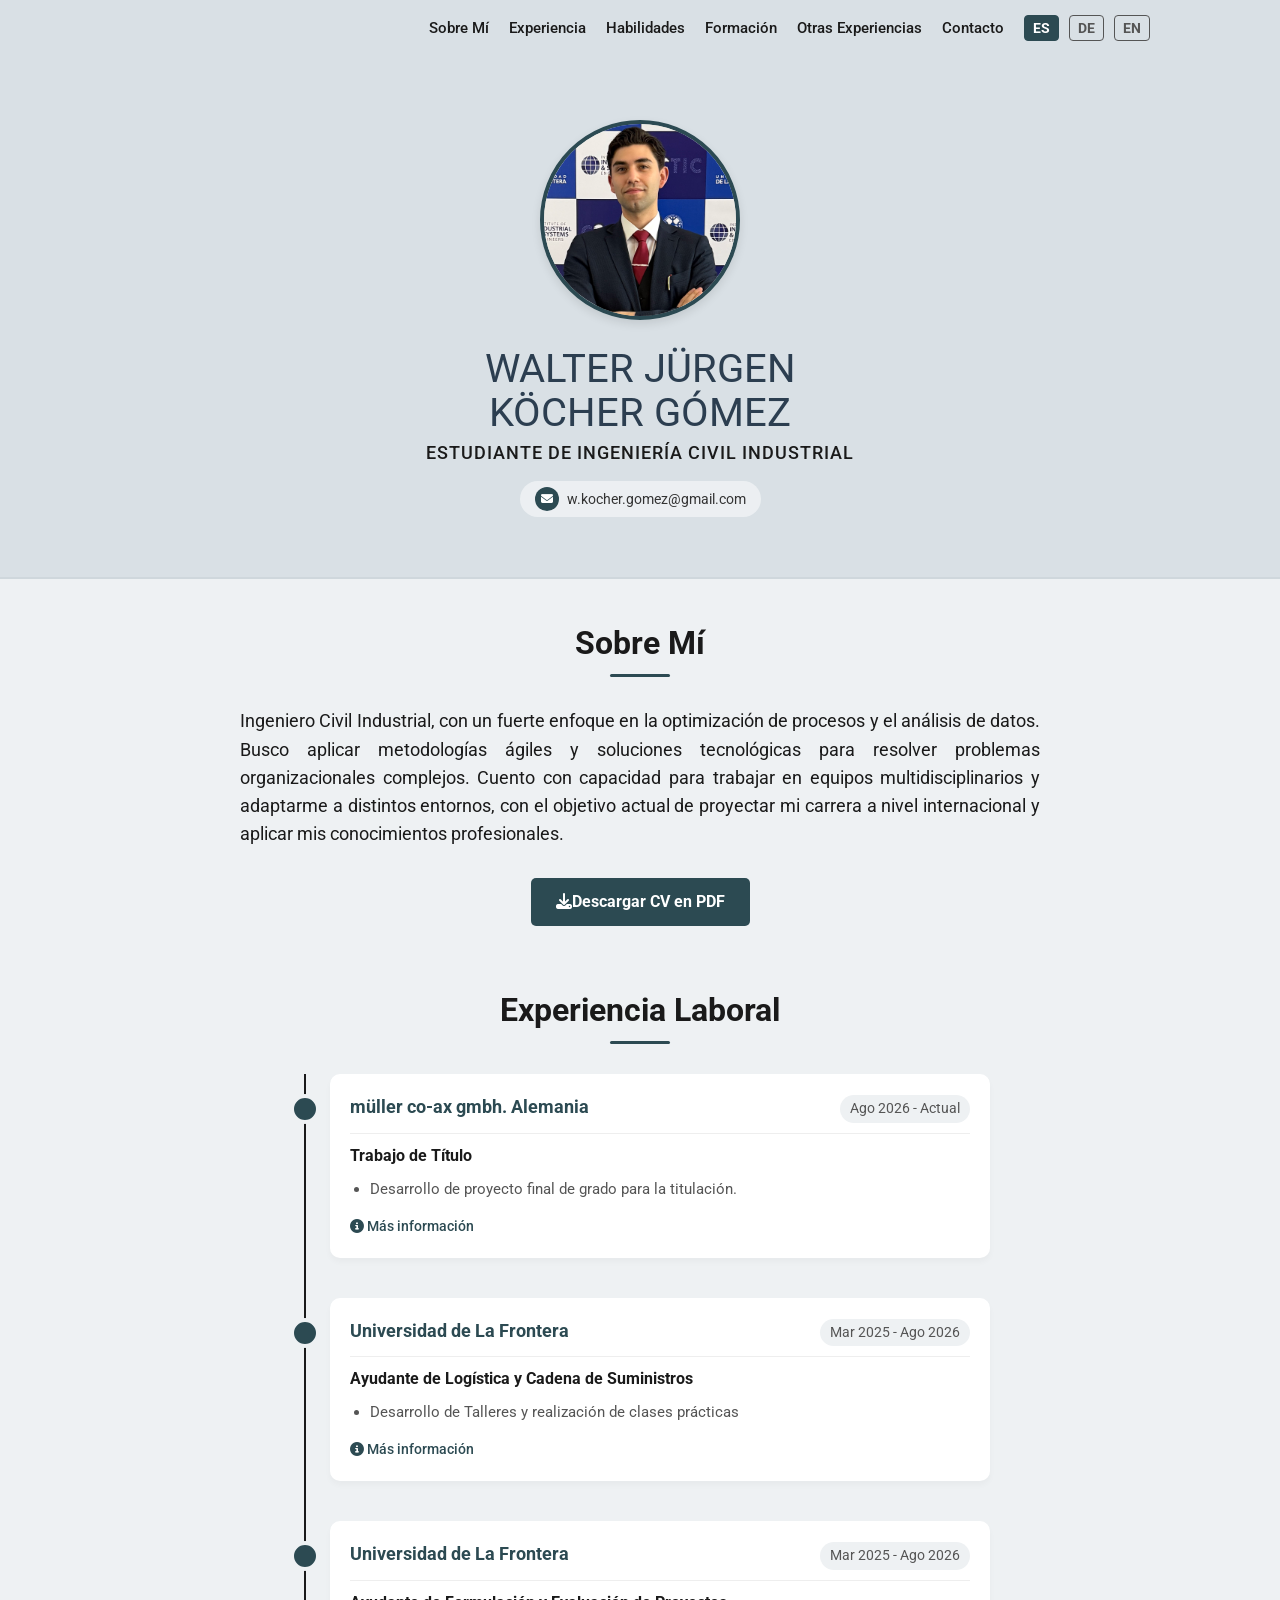
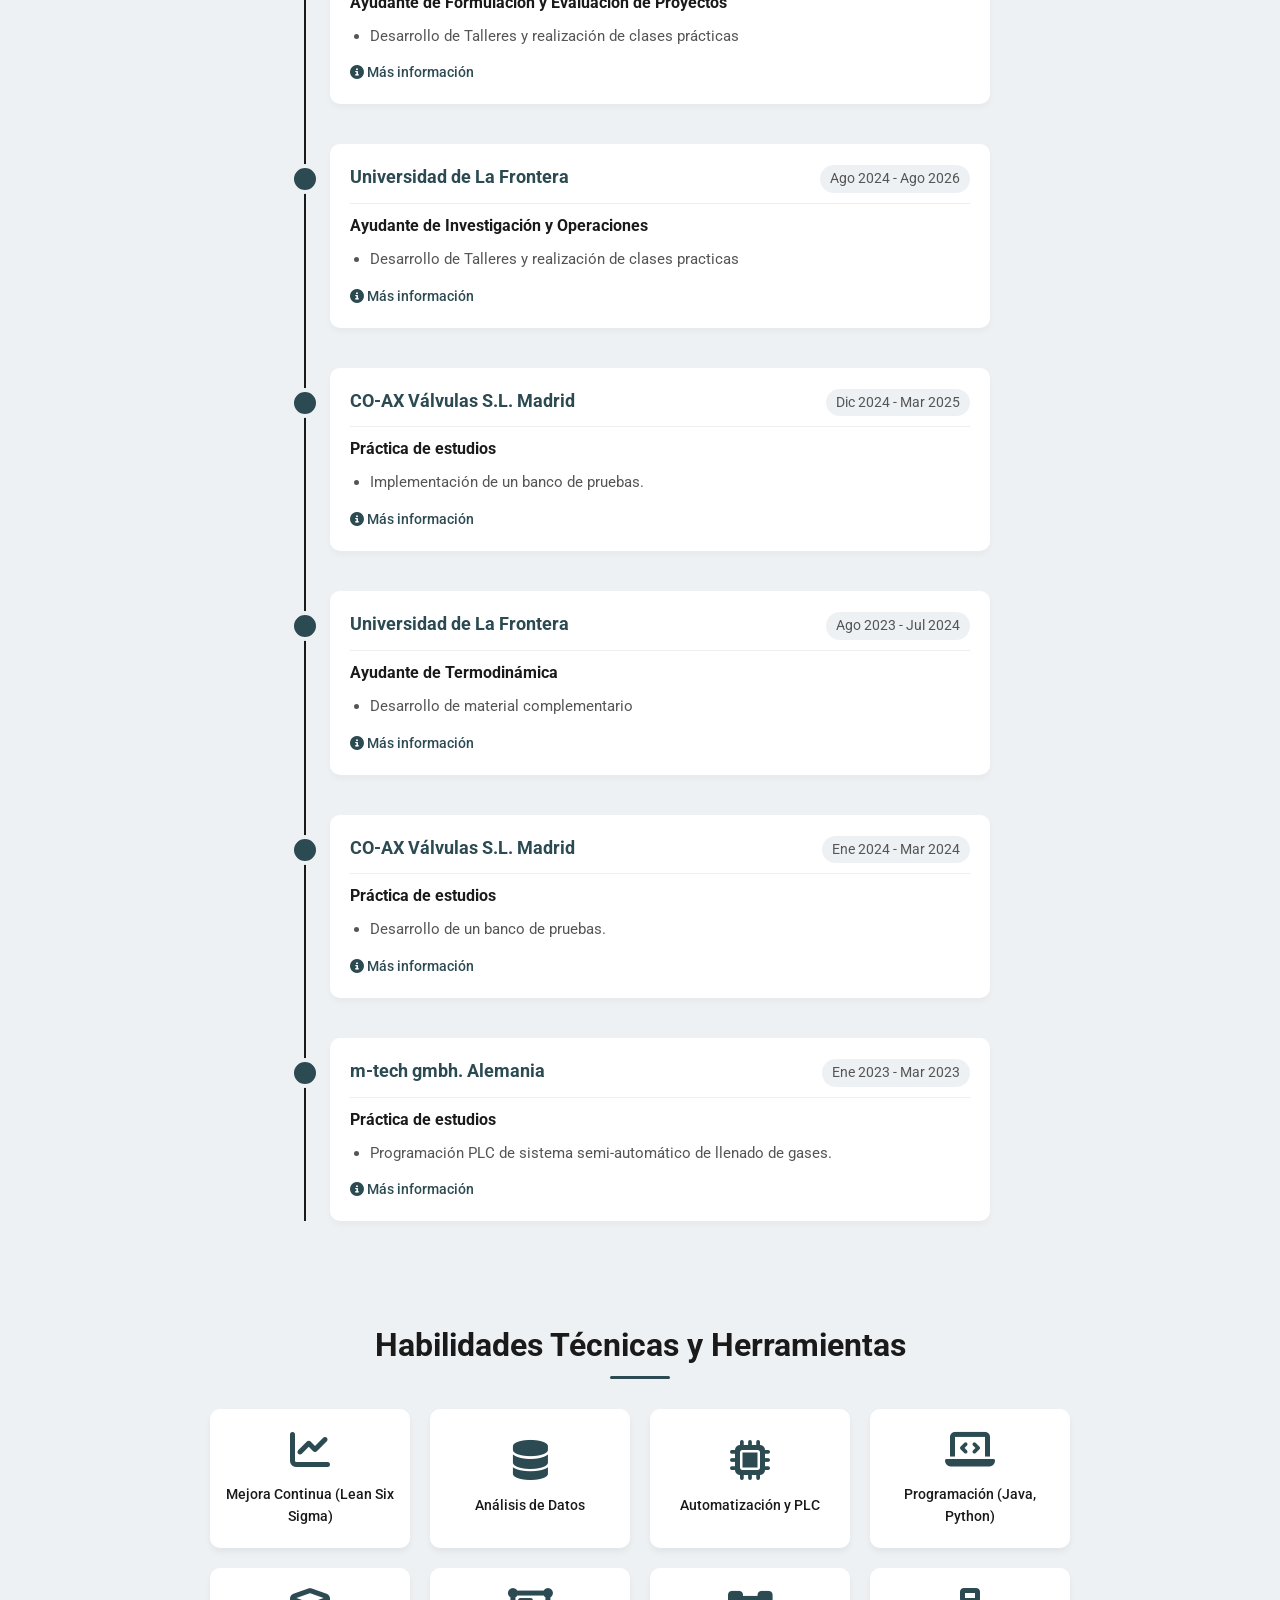
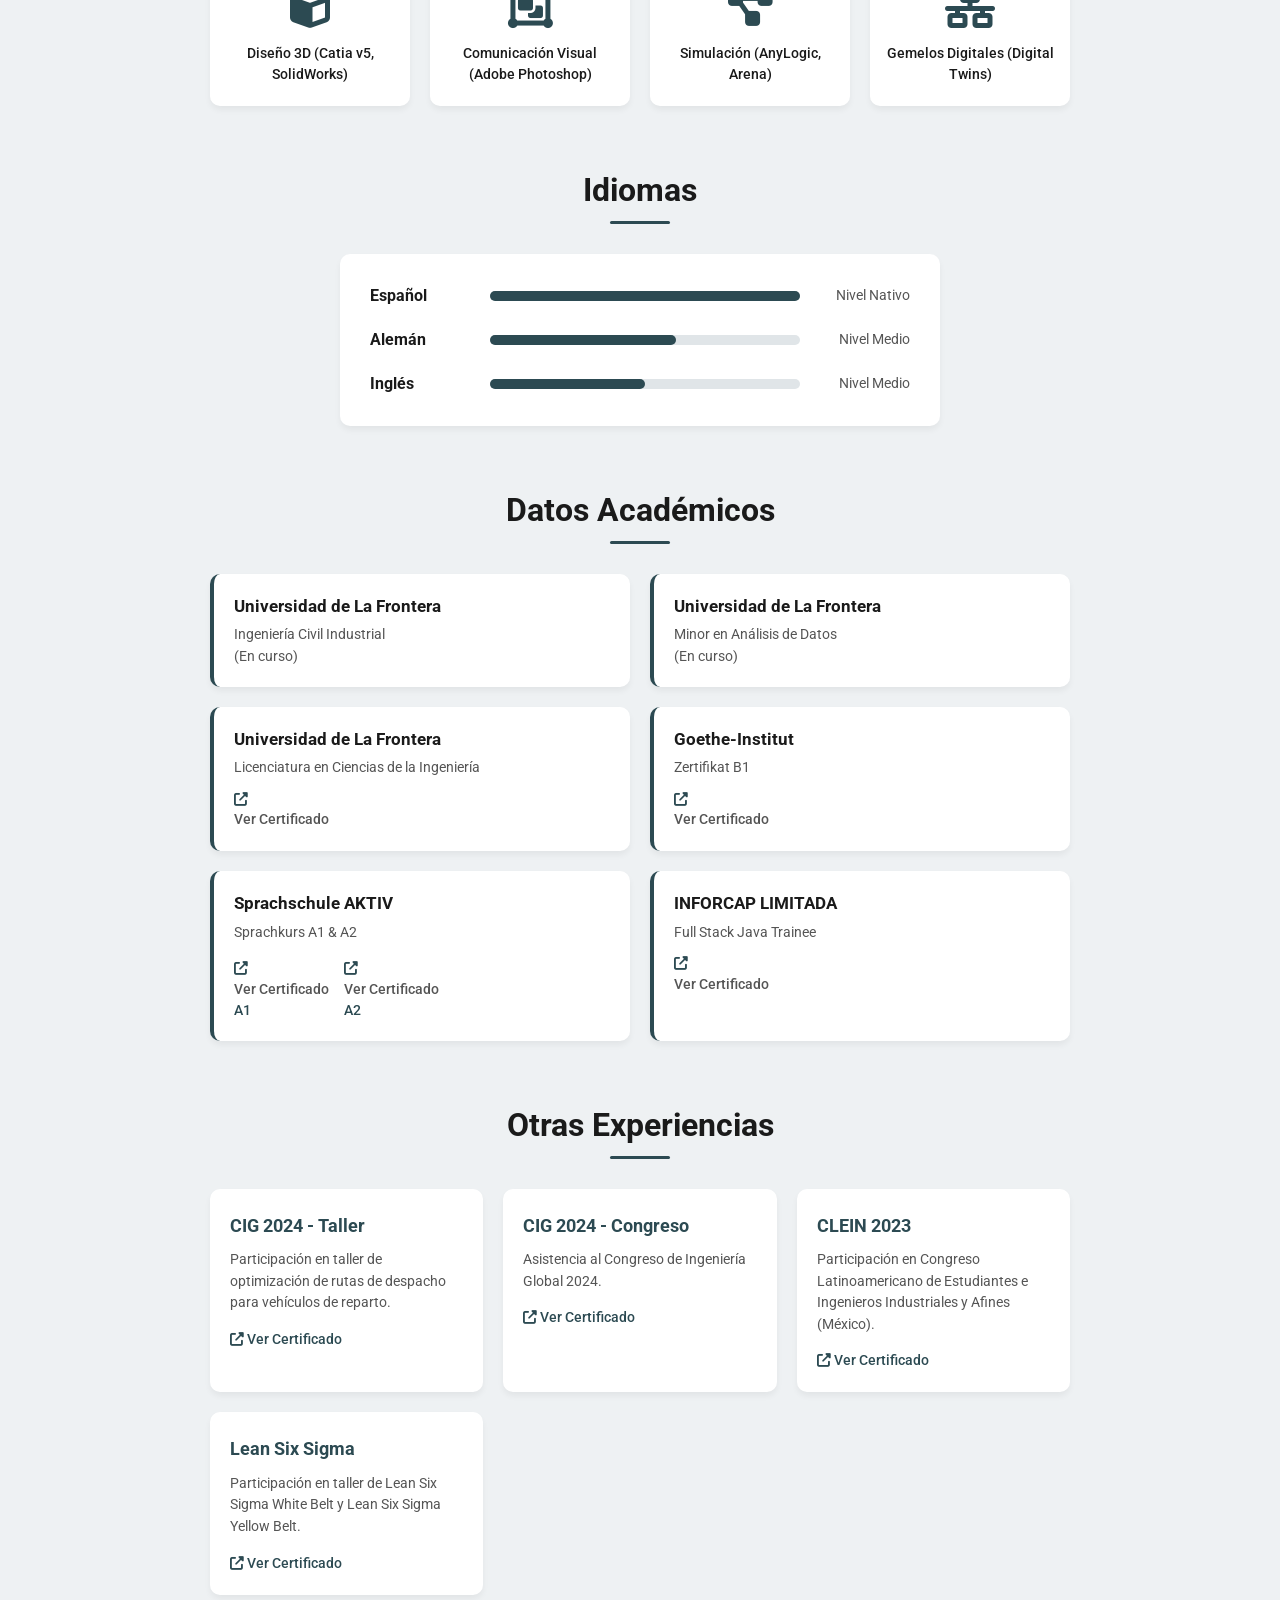
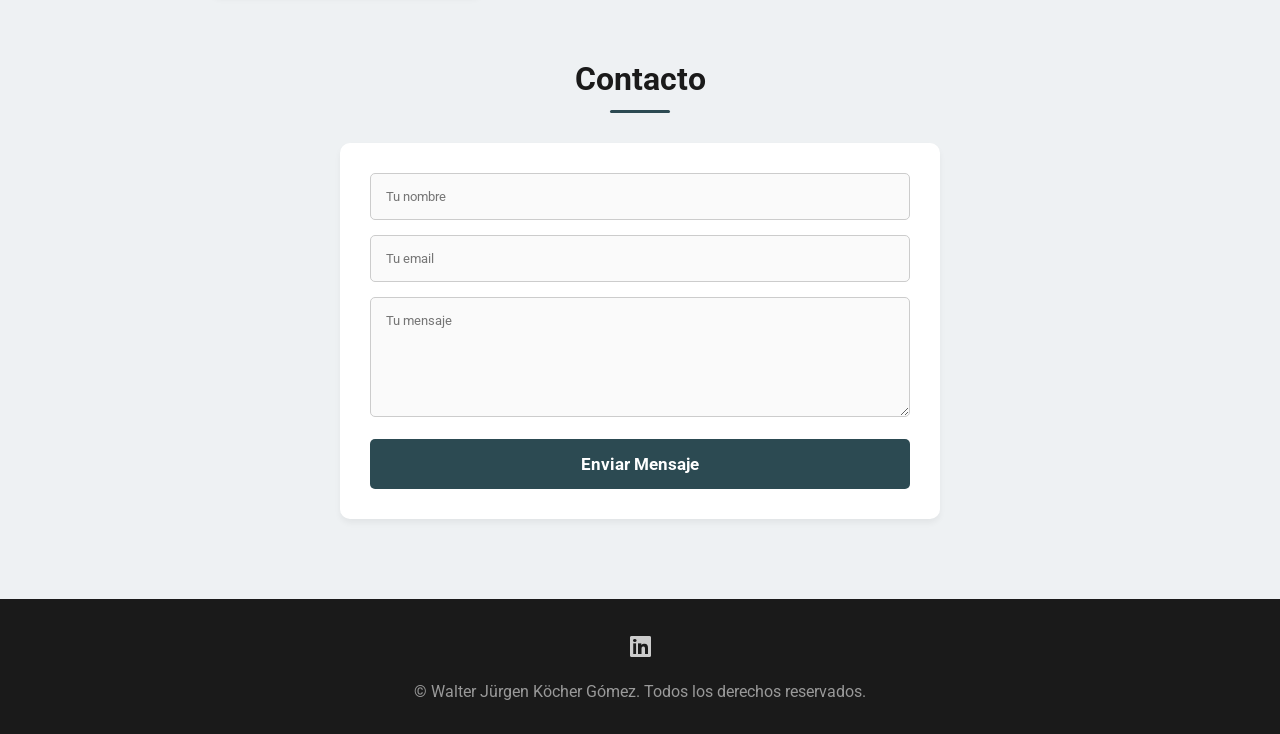
==== index.html @ 3fbf0f17 "Update print statement from 'Hello' to 'Goodbye'" ====
<!DOCTYPE html>
<html lang="es">
<head>
    <meta charset="UTF-8">
    <meta name="viewport" content="width=device-width, initial-scale=1.0">
    <title>Walter Jürgen Köcher Gómez - Portafolio Interactivo</title>
    <link rel="preconnect" href="https://fonts.googleapis.com">
    <link rel="preconnect" href="https://fonts.gstatic.com" crossorigin>
    <link href="https://fonts.googleapis.com/css2?family=Roboto:wght@300;400;500;700&display=swap" rel="stylesheet">
    <link rel="stylesheet" href="https://cdnjs.cloudflare.com/ajax/libs/font-awesome/6.4.0/css/all.min.css">
    <link rel="icon" type="image/png" href="3600973.png">
    <link rel="stylesheet" href="styles.css">
</head>
<body>

    <nav class="navbar">
        <div class="nav-container">
            <div class="nav-logo">WK</div>
            <ul class="nav-menu">
                <li><a href="#sobre-mi" class="nav-link" data-key="nav_about">Sobre Mí</a></li>
                <li><a href="#experiencia" class="nav-link" data-key="nav_exp">Experiencia</a></li>
                <li><a href="#habilidades" class="nav-link" data-key="nav_skills">Habilidades</a></li>
                <li><a href="#formacion" class="nav-link" data-key="nav_edu">Formación</a></li>
                <li><a href="#otras-experiencias" class="nav-link" data-key="nav_other">Otras Experiencias</a></li>
                <li><a href="#contacto" class="nav-link" data-key="nav_contact">Contacto</a></li>
            </ul>
            <div class="lang-switcher">
                <button onclick="changeLanguage('es')" id="btn-es" class="lang-btn active">ES</button>
                <button onclick="changeLanguage('de')" id="btn-de" class="lang-btn">DE</button>
                <button onclick="changeLanguage('en')" id="btn-en" class="lang-btn">EN</button>
            </div>
            <div class="hamburger">
                <span></span>
                <span></span>
                <span></span>
            </div>
        </div>
    </nav>

    <header id="inicio" class="header">
        <div class="profile-img-container">
            <img src="img/opcion2.JPG" alt="Walter Jürgen Köcher Gómez" class="profile-img">
        </div>
        <div class="header-info">
            <h1>WALTER JÜRGEN<br>KÖCHER GÓMEZ</h1>
            <h2 data-key="header_subtitle">ESTUDIANTE DE INGENIERÍA CIVIL INDUSTRIAL</h2>
            <div class="contact-badges">
                
                <span class="contact-badge"><i class="fas fa-envelope"></i> w.kocher.gomez@gmail.com</span>
                
            </div>
        </div>
    </header>

    <div class="container">
        
        <section id="sobre-mi">
            <h3 data-key="about_title">Sobre Mí</h3>
            <p data-key="about_text">Ingeniero Civil Industrial, con un fuerte enfoque en la optimización de procesos y el análisis de datos. Busco aplicar metodologías ágiles y soluciones tecnológicas para resolver problemas organizacionales complejos. Cuento con capacidad para trabajar en equipos multidisciplinarios y adaptarme a distintos entornos, con el objetivo actual de proyectar mi carrera a nivel internacional y aplicar mis conocimientos profesionales.</p>
            <a href="curriculum_walter_kocher_es.pdf" id="cv-link" download class="download-btn">
                <i class="fas fa-download"></i> <span data-key="btn_cv">Descargar CV en PDF</span>
            </a>
        </section>

        <section id="experiencia">
            <h3 data-key="exp_title">Experiencia Laboral</h3>
            <div class="timeline">

                <!-- Trabajo de Título müller co-ax gmbh -->
                <div class="timeline-item">
                    <div class="timeline-icon"></div>
                    <div class="timeline-header">
                        <span class="timeline-company">müller co-ax gmbh. Alemania</span>
                        <span class="timeline-date" data-key="date_exp8">Ago 2026 - Actual</span>
                    </div>
                    <div class="timeline-role" data-key="exp_role8">Trabajo de Título</div>
                    <ul>
                        <li data-key="exp_desc8">Desarrollo de proyecto final de grado para la titulación.</li>
                    </ul>
                    <a href="exp-coax-tesis.html" class="cert-link mt-2"><i class="fas fa-info-circle"></i> <span data-key="btn_more_info">Más información</span></a>
                </div>
                
                <div class="timeline-item">
                    <div class="timeline-icon"></div>
                    <div class="timeline-header">
                        <span class="timeline-company">Universidad de La Frontera</span>
                        <span class="timeline-date" data-key="date_exp6">Mar 2025 - Actual</span>
                    </div>
                    <div class="timeline-role" data-key="exp_role6">Ayudante de Logística y Cadena de Suministros</div>
                    <ul>
                        <li data-key="exp_desc6">Desarrollo de Talleres y realización de clases prácticas</li>
                    </ul>
                    <a href="exp-ufro-logistica.html" class="cert-link mt-2"><i class="fas fa-info-circle"></i> <span data-key="btn_more_info">Más información</span></a>
                </div>

                <div class="timeline-item">
                    <div class="timeline-icon"></div>
                    <div class="timeline-header">
                        <span class="timeline-company">Universidad de La Frontera</span>
                        <span class="timeline-date" data-key="date_exp7">Mar 2025 - Actual</span>
                    </div>
                    <div class="timeline-role" data-key="exp_role7">Ayudante de Formulación y Evaluación de Proyectos</div>
                    <ul>
                        <li data-key="exp_desc7">Desarrollo de Talleres y realización de clases prácticas</li>
                    </ul>
                    <a href="exp-ufro-proyectos.html" class="cert-link mt-2"><i class="fas fa-info-circle"></i> <span data-key="btn_more_info">Más información</span></a>
                </div>

                <div class="timeline-item">
                    <div class="timeline-icon"></div>
                    <div class="timeline-header">
    <span class="timeline-company">Universidad de La Frontera</span>
    <span class="timeline-date" data-key="date_exp1">Ago 2024 - Actual</span>
</div>
                    <div class="timeline-role" data-key="exp_role1">Ayudante de Investigación y Operaciones</div>
                    <ul>
                        <li data-key="exp_desc1">Desarrollo de Talleres y realización de clases practicas</li>
                    </ul>
                    <a href="exp-ufro-inv.html" class="cert-link mt-2"><i class="fas fa-info-circle"></i> <span data-key="btn_more_info">Más información</span></a>
                </div>

                <div class="timeline-item">
                    <div class="timeline-icon"></div>
                    <div class="timeline-header">
    <span class="timeline-company">CO-AX Válvulas S.L. Madrid</span>
    <span class="timeline-date" data-key="date_exp3">Dic 2024 - Mar 2025</span>
</div>
                    <div class="timeline-role" data-key="exp_role3">Práctica de estudios</div>
                    <ul>
                        <li data-key="exp_desc3_1">Implementación de un banco de pruebas.</li>
                    </ul>
                    <a href="exp-coax-2024.html" class="cert-link mt-2"><i class="fas fa-info-circle"></i> <span data-key="btn_more_info">Más información</span></a>
                </div>

                <div class="timeline-item">
                    <div class="timeline-icon"></div>
                    <div class="timeline-header">
    <span class="timeline-company">Universidad de La Frontera</span>
    <span class="timeline-date" data-key="date_exp2">Ago 2023 - Jul 2024</span>
</div>
                    <div class="timeline-role" data-key="exp_role2">Ayudante de Termodinámica</div>
                    <ul>
                        <li data-key="exp_desc2">Desarrollo de material complementario</li>
                    </ul>
                    <a href="exp-ufro-termo.html" class="cert-link mt-2"><i class="fas fa-info-circle"></i> <span data-key="btn_more_info">Más información</span></a>
                </div>

                <div class="timeline-item">
                    <div class="timeline-icon"></div>
                    <div class="timeline-header">
    <span class="timeline-company">CO-AX Válvulas S.L. Madrid</span>
    <span class="timeline-date" data-key="date_exp4">Ene 2024 - Mar 2024</span>
</div>
                    <div class="timeline-role" data-key="exp_role4">Práctica de estudios</div>
                    <ul>
                        <li data-key="exp_desc4">Desarrollo de un banco de pruebas.</li>
                    </ul>
                    <a href="exp-coax-ene2024.html" class="cert-link mt-2"><i class="fas fa-info-circle"></i> <span data-key="btn_more_info">Más información</span></a>
                </div>

                <div class="timeline-item">
                    <div class="timeline-icon"></div>
                    <div class="timeline-header">
    <span class="timeline-company">m-tech gmbh. Alemania</span>
    <span class="timeline-date" data-key="date_exp5">Ene 2023 - Mar 2023</span>
</div>
                    <div class="timeline-role" data-key="exp_role5">Práctica de estudios</div>
                    <ul>
                        <li data-key="exp_desc5">Programación PLC de sistema semi-automático de llenado de gases.</li>
                    </ul>
                    <a href="exp-mtech.html" class="cert-link mt-2"><i class="fas fa-info-circle"></i> <span data-key="btn_more_info">Más información</span></a>
                </div>
            </div>
        </section>

        <section id="habilidades">
            <h3 data-key="skills_title">Habilidades Técnicas y Herramientas</h3>
            <div class="skills-grid">
                <div class="skill-card">
                    <i class="fas fa-chart-line"></i>
                    <span data-key="skill1">Mejora Continua (Lean Six Sigma)</span>
                </div>
                <div class="skill-card">
                    <i class="fas fa-database"></i>
                    <span data-key="skill2">Análisis de Datos</span>
                </div>
                <div class="skill-card">
                    <i class="fas fa-microchip"></i>
                    <span data-key="skill3">Automatización y PLC</span>
                </div>
                <div class="skill-card">
                    <i class="fas fa-laptop-code"></i>
                    <span data-key="skill4">Programación (Java, Python)</span>
                </div>
                <div class="skill-card">
                    <i class="fas fa-cube"></i>
                    <span data-key="skill5">Diseño 3D (Catia v5, SolidWorks)</span>
                </div>
                <div class="skill-card">
                    <i class="fas fa-object-group"></i>
                    <span data-key="skill6">Comunicación Visual (Adobe Photoshop)</span>
                </div>
                <div class="skill-card">
                    <i class="fas fa-project-diagram"></i>
                    <span data-key="skill7">Simulación (AnyLogic, Arena)</span>
                </div>
                <div class="skill-card">
                    <i class="fas fa-network-wired"></i>
                    <span data-key="skill8">Gemelos Digitales (Digital Twins)</span>
                </div>
            </div>
        </section>

        <section id="idiomas">
            <h3 data-key="lang_title">Idiomas</h3>
            <div class="languages">
                <div class="lang-item">
                    <div class="lang-name" data-key="lang_es">Español</div>
                    <div class="lang-bar-bg"><div class="lang-bar-fill" data-width="100%"></div></div>
                    <div class="lang-level" data-key="lang_level_native">Nivel Nativo</div>
                </div>
                <div class="lang-item">
                    <div class="lang-name" data-key="lang_de">Alemán</div>
                    <div class="lang-bar-bg"><div class="lang-bar-fill" data-width="60%"></div></div> <div class="lang-level" data-key="lang_level_med">Nivel Medio</div> </div>
                <div class="lang-item">
                    <div class="lang-name" data-key="lang_en">Inglés</div>
                    <div class="lang-bar-bg"><div class="lang-bar-fill" data-width="50%"></div></div>
                    <div class="lang-level" data-key="lang_level_med">Nivel Medio</div>
                </div>
            </div>
        </section>

        <section id="formacion">
            <h3 data-key="edu_title">Datos Académicos</h3>
            <div class="academic-grid">
                <!-- NUEVO BLOQUE: Ingeniería Civil Industrial -->
                <div class="academic-item">
                    <strong>Universidad de La Frontera</strong>
                    <span data-key="edu_degree_industrial">Ingeniería Civil Industrial</span>
                    <span data-key="status_current">(En curso)</span>
                </div>
                
                <div class="academic-item">
                    <strong>Universidad de La Frontera</strong>
                    <span data-key="edu_minor">Minor en Análisis de Datos</span>
                    <span data-key="status_current">(En curso)</span>
                </div>
                
                <div class="academic-item">
                    <strong>Universidad de La Frontera</strong>
                    <span data-key="edu_degree">Licenciatura en Ciencias de la Ingeniería</span>
                    <a href="certificados/grado_licenciatura_ufro.pdf" target="_blank" class="cert-link"><i class="fas fa-external-link-alt"></i> <span data-key="btn_cert">Ver Certificado</span></a>
                </div>
                <div class="academic-item">
                    <strong>Goethe-Institut</strong>
                    <span>Zertifikat B1</span>
                    <a href="certificados/aleman_b1_goethe.pdf" target="_blank" class="cert-link"><i class="fas fa-external-link-alt"></i> <span data-key="btn_cert">Ver Certificado</span></a>
                </div>
                <div class="academic-item">
                    <strong>Sprachschule AKTIV</strong>
                    <span>Sprachkurs A1 & A2</span>
                    <div class="cert-links-group">
                        <a href="certificados/aleman_a1_aktiv.PNG" target="_blank" class="cert-link">
                            <i class="fas fa-external-link-alt"></i> <span data-key="btn_cert">Ver Certificado</span> A1
                        </a>
                        <a href="certificados/aleman_a2_aktiv.PNG" target="_blank" class="cert-link">
                            <i class="fas fa-external-link-alt"></i> <span data-key="btn_cert">Ver Certificado</span> A2
                        </a>
                    </div>
                </div>
                <div class="academic-item">
                    <strong>INFORCAP LIMITADA</strong>
                    <span>Full Stack Java Trainee</span>
                    <a href="certificados/fullstack_java_inforcap.pdf" target="_blank" class="cert-link"><i class="fas fa-external-link-alt"></i> <span data-key="btn_cert">Ver Certificado</span></a>
                </div>
            </div>
        </section>

        <section id="otras-experiencias">
            <h3 data-key="other_title">Otras Experiencias</h3>
            <div class="other-exp-grid">
                <div class="other-exp-card">
                    <h4>CIG 2024 - Taller</h4>
                    <p data-key="other_desc1">Participación en taller de optimización de rutas de despacho para vehículos de reparto.</p>
                    <a href="certificados/taller_rutas_cig_2024.pdf" target="_blank" class="cert-link mt-2"><i class="fas fa-external-link-alt"></i> <span data-key="btn_cert">Ver Certificado</span></a>
                </div>
                <div class="other-exp-card">
                    <h4>CIG 2024 - Congreso</h4>
                    <p data-key="other_desc_cig">Asistencia al Congreso de Ingeniería Global 2024.</p>
                    <a href="certificados/asistencia_cig_2024.pdf" target="_blank" class="cert-link mt-2"><i class="fas fa-external-link-alt"></i> <span data-key="btn_cert">Ver Certificado</span></a>
                </div>
                <div class="other-exp-card">
                    <h4>CLEIN 2023</h4>
                    <p data-key="other_desc2">Participación en Congreso Latinoamericano de Estudiantes e Ingenieros Industriales y Afines (México).</p>
                    <a href="certificados/asistencia_clein_2023.pdf" target="_blank" class="cert-link mt-2"><i class="fas fa-external-link-alt"></i> <span data-key="btn_cert">Ver Certificado</span></a>
                </div>
                <div class="other-exp-card">
                    <h4>Lean Six Sigma</h4>
                    <p data-key="other_desc3">Participación en taller de Lean Six Sigma White Belt y Lean Six Sigma Yellow Belt.</p>
                    <a href="certificados/taller_six_sigma.pdf" target="_blank" class="cert-link mt-2"><i class="fas fa-external-link-alt"></i> <span data-key="btn_cert">Ver Certificado</span></a>
                </div>
            </div>
        </section>

        <section id="contacto">
            <h3 data-key="contact_title">Contacto</h3>
            <div class="contact-form">
                <form id="contactForm" action="https://formspree.io/f/xvzwydbq" method="POST">
                    <input type="text" id="name" name="name" placeholder="Tu nombre" data-placeholder-key="contact_name_ph" required>
                    <input type="email" id="email" name="email" placeholder="Tu email" data-placeholder-key="contact_email_ph" required>
                    <textarea id="message" name="message" placeholder="Tu mensaje" data-placeholder-key="contact_msg_ph" required></textarea>
                    <button type="submit" data-key="contact_btn">Enviar Mensaje</button>
                    <p id="form-status" style="display:none; text-align:center; margin-top:10px; color:var(--accent-color); font-weight:500;"></p>
                </form>
            </div>
        </section>

    </div>

    <footer>
        <div class="social-icons">
            <a href="https://cl.linkedin.com/in/walter-j%C3%BCrgen-k%C3%B6cher-g%C3%B3mez" target="_blank" rel="noopener noreferrer"><i class="fab fa-linkedin"></i></a>
        </div>
        <p>&copy; <span id="year"></span> Walter Jürgen Köcher Gómez. <span data-key="footer_rights">Todos los derechos reservados.</span></p>
    </footer>

    <script src="script.js"></script>
</body>
</html>
---- styles.css ----
:root {
    --bg-body: #eef1f3;
    --bg-header: #d9e0e5;
    --text-dark: #1a1a1a;
    --text-muted: #555;
    --accent-color: #2c4a52;
    --white: #ffffff;
    --border-color: #ccc;
    --transition: all 0.3s ease;
}

/* CONFIGURACIÓN CLAVE PARA EL SCROLL SUAVE Y EL MENÚ */
html {
    scroll-behavior: smooth;
    scroll-padding-top: 100px;
}

* {
    margin: 0;
    padding: 0;
    box-sizing: border-box;
    font-family: 'Roboto', sans-serif;
}

body {
    background-color: var(--bg-body);
    color: var(--text-dark);
    line-height: 1.5;
    overflow-x: hidden;
}

/* Navegación y Menú */
.navbar {
    background-color: var(--bg-header);
    position: fixed;
    top: 0;
    width: 100%;
    z-index: 1000;
    transition: var(--transition);
}

.nav-container {
    display: flex;
    justify-content: space-between;
    align-items: center;
    padding: 15px 40px;
    max-width: 1100px;
    margin: 0 auto;
}

.nav-logo {
    font-size: 1.2rem;
    font-weight: 700;
    color: var(--accent-color);
    display: none;
}

.nav-menu {
    display: flex;
    list-style: none;
    gap: 20px;
    margin-left: auto;
}

.nav-link {
    text-decoration: none;
    color: var(--text-dark);
    font-weight: 500;
    transition: var(--transition);
    position: relative;
    font-size: 0.95rem;
}

.nav-link:hover {
    color: var(--accent-color);
}

.nav-link::after {
    content: '';
    position: absolute;
    bottom: -5px;
    left: 0;
    width: 0;
    height: 2px;
    background: var(--accent-color);
    transition: var(--transition);
}

.nav-link:hover::after {
    width: 100%;
}

/* Estilos para el selector de idiomas */
.lang-switcher {
    display: flex;
    gap: 10px;
    margin-left: 20px;
    align-items: center;
}

.lang-btn {
    background: transparent;
    border: 1px solid var(--text-muted);
    color: var(--text-muted);
    padding: 4px 8px;
    border-radius: 4px;
    cursor: pointer;
    font-size: 0.85rem;
    font-weight: 700;
    transition: var(--transition);
}

.lang-btn:hover {
    background-color: rgba(44, 74, 82, 0.1);
    color: var(--accent-color);
}

.lang-btn.active {
    background-color: var(--accent-color);
    color: var(--white);
    border-color: var(--accent-color);
}

.hamburger {
    display: none;
    flex-direction: column;
    cursor: pointer;
    margin-left: 20px;
}

.hamburger span {
    width: 25px;
    height: 3px;
    background: var(--text-dark);
    margin: 3px 0;
    transition: var(--transition);
}

/* Cabecera */
.header {
    background-color: var(--bg-header);
    padding: 120px 20px 60px 20px;
    display: flex;
    flex-direction: column;
    align-items: center;
    text-align: center;
    gap: 20px;
    border-bottom: 2px solid #cfd7dc;
    animation: fadeInDown 1s ease;
}

.profile-img-container {
    flex-shrink: 0;
}

.profile-img {
    width: 200px;
    height: 200px;
    border-radius: 50%;
    object-fit: cover;
    border: 4px solid var(--accent-color);
    box-shadow: 0 4px 10px rgba(0,0,0,0.1);
}

.header-info h1 {
    font-size: 2.5rem;
    font-weight: 400;
    text-transform: uppercase;
    line-height: 1.1;
    margin-bottom: 5px;
    color: #2c3e50;
}

.header-info h2 {
    font-size: 1.1rem;
    font-weight: 500;
    letter-spacing: 1px;
    margin-bottom: 15px;
    color: var(--text-dark);
}

.contact-badges {
    display: flex;
    gap: 15px;
    flex-wrap: wrap;
    justify-content: center;
}

.contact-badge {
    background-color: rgba(255,255,255,0.5);
    padding: 6px 15px;
    border-radius: 20px;
    font-size: 0.9rem;
    display: flex;
    align-items: center;
    gap: 8px;
    color: #333;
}

.contact-badge i {
    background-color: var(--accent-color);
    color: white;
    width: 24px;
    height: 24px;
    border-radius: 50%;
    display: inline-flex;
    align-items: center;
    justify-content: center;
    font-size: 0.75rem;
}

/* Contenedor Principal */
.container {
    max-width: 900px;
    margin: 0 auto;
    padding: 40px 20px;
    display: flex;
    flex-direction: column;
    gap: 60px;
}

section {
    width: 100%;
}

h3 {
    font-size: 2rem;
    margin-bottom: 30px;
    font-weight: 700;
    color: var(--text-dark);
    text-align: center;
    position: relative;
    padding-bottom: 10px;
    opacity: 0;
}

h3::after {
    content: '';
    position: absolute;
    bottom: 0;
    left: 50%;
    transform: translateX(-50%);
    width: 60px;
    height: 3px;
    background-color: var(--accent-color);
    border-radius: 2px;
}

#sobre-mi p, .timeline-item, .skill-card, .lang-item, .academic-item, .other-exp-card, .contact-form form {
    opacity: 0;
}

/* Sobre Mí */
#sobre-mi p {
    font-size: 1.1rem;
    text-align: justify;
    max-width: 800px;
    margin: 0 auto 30px auto;
    line-height: 1.6;
}

.download-btn {
    display: inline-flex;
    align-items: center;
    justify-content: center;
    gap: 10px;
    background-color: var(--accent-color);
    color: white;
    padding: 12px 25px;
    text-decoration: none;
    border-radius: 5px;
    font-weight: bold;
    transition: var(--transition);
    margin: 0 auto;
    display: table;
}

.download-btn:hover {
    transform: translateY(-3px);
    background-color: #1e3338;
    box-shadow: 0 4px 6px rgba(0,0,0,0.2);
}

/* Timeline de Experiencia */
.timeline {
    position: relative;
    padding-left: 40px;
    max-width: 700px;
    margin: 0 auto;
}

.timeline::before {
    content: '';
    position: absolute;
    left: 14px;
    top: 0;
    bottom: 0;
    width: 2px;
    background-color: var(--text-dark);
}

.timeline-item {
    position: relative;
    margin-bottom: 40px;
    background: var(--white);
    padding: 20px;
    border-radius: 10px;
    box-shadow: 0 4px 6px rgba(0,0,0,0.03);
}

.timeline-icon {
    position: absolute;
    left: -40px;
    top: 20px;
    width: 30px;
    height: 30px;
    background: var(--accent-color);
    border: 4px solid var(--bg-body);
    border-radius: 50%;
    display: flex;
    align-items: center;
    justify-content: center;
    color: transparent;
    z-index: 2;
}

.timeline-header {
    display: flex;
    justify-content: space-between;
    align-items: baseline;
    margin-bottom: 10px;
    border-bottom: 1px solid #eee;
    padding-bottom: 10px;
}

.timeline-company {
    font-weight: 700;
    font-size: 1.1rem;
    color: var(--accent-color);
}

.timeline-date {
    font-size: 0.9rem;
    color: var(--text-muted);
    background: var(--bg-body);
    padding: 3px 10px;
    border-radius: 15px;
}

.timeline-role {
    font-weight: 700;
    margin-bottom: 10px;
    font-size: 1rem;
}

.timeline-item ul {
    list-style-type: disc;
    margin-left: 20px;
    font-size: 0.95rem;
    color: var(--text-muted);
}

/* Habilidades Grid */
.skills-grid {
    display: grid;
    grid-template-columns: repeat(auto-fit, minmax(180px, 1fr));
    gap: 20px;
}

.skill-card {
    background-color: var(--white);
    border-radius: 10px;
    padding: 20px 10px;
    text-align: center;
    box-shadow: 0 4px 6px rgba(0,0,0,0.05);
    display: flex;
    flex-direction: column;
    align-items: center;
    justify-content: center;
    transition: var(--transition);
}

.skill-card:hover {
    transform: translateY(-5px);
    box-shadow: 0 6px 15px rgba(0,0,0,0.1);
}

.skill-card i {
    font-size: 2.5rem;
    color: var(--accent-color);
    margin-bottom: 15px;
}

.skill-card span {
    font-size: 0.9rem;
    font-weight: 500;
}

/* Idiomas Barras */
.languages {
    max-width: 600px;
    margin: 0 auto;
    background: var(--white);
    padding: 30px;
    border-radius: 10px;
    box-shadow: 0 4px 6px rgba(0,0,0,0.05);
}
.lang-item {
    display: flex;
    align-items: center;
    margin-bottom: 20px;
    font-size: 1rem;
}
.lang-item:last-child { margin-bottom: 0; }
.lang-name {
    width: 100px;
    font-weight: 700;
}
.lang-bar-bg {
    flex-grow: 1;
    height: 10px;
    background-color: #e0e5e8;
    border-radius: 5px;
    margin: 0 20px;
    position: relative;
}
.lang-bar-fill {
    position: absolute;
    left: 0;
    top: 0;
    height: 100%;
    background-color: var(--accent-color);
    border-radius: 5px;
    width: 0; 
    transition: width 1.5s ease-out;
}
.lang-level {
    width: 90px;
    text-align: right;
    font-size: 0.9rem;
    color: var(--text-muted);
}

/* Datos Académicos y Otras Experiencias */
.academic-grid {
    display: grid;
    grid-template-columns: repeat(auto-fit, minmax(300px, 1fr));
    gap: 20px;
}
.academic-item {
    background: var(--white);
    padding: 20px;
    border-radius: 10px;
    border-left: 4px solid var(--accent-color);
    box-shadow: 0 4px 6px rgba(0,0,0,0.05);
}
.academic-item strong {
    display: block;
    font-size: 1.05rem;
    color: var(--text-dark);
    margin-bottom: 5px;
}
.academic-item span {
    font-size: 0.9rem;
    color: var(--text-muted);
    display: block;
}

.other-exp-grid {
    display: grid;
    grid-template-columns: repeat(auto-fit, minmax(250px, 1fr));
    gap: 20px;
}
.other-exp-card {
    background-color: var(--white);
    padding: 20px;
    border-radius: 10px;
    box-shadow: 0 4px 6px rgba(0,0,0,0.05);
    transition: var(--transition);
    border-top: 4px solid transparent;
}
.other-exp-card:hover {
    transform: translateY(-5px);
    border-top: 4px solid var(--accent-color);
    box-shadow: 0 6px 15px rgba(0,0,0,0.1);
}
.other-exp-card h4 {
    font-size: 1.1rem;
    margin-bottom: 10px;
    color: var(--accent-color);
}
.other-exp-card p {
    font-size: 0.9rem;
    color: var(--text-muted);
    line-height: 1.5;
}

/* Estilos para los enlaces de certificados */
.cert-link {
    display: inline-block;
    margin-top: 10px;
    font-size: 0.85rem;
    color: var(--accent-color);
    text-decoration: none;
    font-weight: 500;
    transition: var(--transition);
}
.cert-link:hover {
    color: #1a1a1a;
    text-decoration: underline;
}
.mt-2 {
    margin-top: 15px; 
}

/* Contacto Form */
.contact-form form {
    max-width: 600px;
    margin: 0 auto;
    background: var(--white);
    padding: 30px;
    border-radius: 10px;
    box-shadow: 0 4px 6px rgba(0,0,0,0.05);
}
.contact-form input,
.contact-form textarea {
    width: 100%;
    padding: 15px;
    margin-bottom: 15px;
    border: 1px solid var(--border-color);
    border-radius: 5px;
    font-family: 'Roboto', sans-serif;
    background-color: #fafafa;
    transition: var(--transition);
}
.contact-form input:focus,
.contact-form textarea:focus {
    outline: none;
    border-color: var(--accent-color);
    background-color: var(--white);
    box-shadow: 0 0 0 3px rgba(44, 74, 82, 0.1);
}
.contact-form textarea {
    height: 120px;
    resize: vertical;
}
.contact-form button {
    width: 100%;
    padding: 15px;
    background-color: var(--accent-color);
    color: var(--white);
    border: none;
    border-radius: 5px;
    font-size: 1.05rem;
    font-weight: 700;
    cursor: pointer;
    transition: var(--transition);
}
.contact-form button:hover {
    transform: translateY(-2px);
    background-color: #1e3338;
    box-shadow: 0 4px 6px rgba(0,0,0,0.15);
}

/* Footer */
footer {
    background-color: var(--text-dark);
    color: #999;
    text-align: center;
    padding: 30px 20px;
    margin-top: 40px;
}
.social-icons {
    margin-bottom: 15px;
}
.social-icons a {
    color: #ccc;
    font-size: 1.5rem;
    margin: 0 10px;
    text-decoration: none;
    transition: var(--transition);
}
.social-icons a:hover {
    color: var(--white);
    transform: scale(1.1);
}

/* Animaciones */
@keyframes fadeInUp {
    from { opacity: 0; transform: translateY(30px); }
    to { opacity: 1; transform: translateY(0); }
}
@keyframes fadeInDown {
    from { opacity: 0; transform: translateY(-30px); }
    to { opacity: 1; transform: translateY(0); }
}

/* Responsive */
@media (max-width: 768px) {
    .nav-container { padding: 10px 20px; }
    .nav-menu {
        position: absolute;
        left: -100%;
        top: 60px;
        flex-direction: column;
        background-color: var(--white);
        width: 100%;
        text-align: center;
        transition: 0.3s ease-in-out;
        box-shadow: 0 10px 20px rgba(0,0,0,0.1);
        padding: 2rem 0;
        gap: 1.5rem;
    }
    .nav-menu.active { left: 0; }
    .hamburger { display: flex; }
    .header-info h1 { font-size: 2rem; }
    .timeline-header { flex-direction: column; }
    .timeline-date { margin-top: 5px; display: inline-block; }
    .lang-item { flex-direction: column; align-items: flex-start; gap: 5px; }
    .lang-bar-bg { margin: 5px 0; width: 100%; }
    .lang-level { text-align: left; }
    .lang-switcher {
        margin: 10px 0 0 0;
        justify-content: center;
    }
}

/* Grupo de botones para certificados múltiples */
.cert-links-group {
    display: flex;
    gap: 15px;
    flex-wrap: wrap;
    margin-top: 5px;
}

/* Estilos para la galería en páginas de detalle */
.detail-gallery {
    display: grid;
    grid-template-columns: repeat(auto-fit, minmax(250px, 1fr));
    gap: 20px;
    margin-top: 20px;
}

.gallery-img {
    width: 100%;
    height: 200px;
    object-fit: cover;
    border-radius: 8px;
    box-shadow: 0 4px 6px rgba(0,0,0,0.1);
    transition: var(--transition);
}

.gallery-img:hover {
    transform: scale(1.03);
    box-shadow: 0 8px 15px rgba(0,0,0,0.2);
}

/* Clase especial para imágenes completas (Dashboards, capturas, etc) */
.gallery-img-full {
    width: 100%;
    height: auto; /* Esto permite que la imagen crezca proporcionalmente */
    object-fit: contain; /* Asegura que no se recorte nada */
    border-radius: 8px;
    box-shadow: 0 4px 6px rgba(0,0,0,0.1);
    transition: var(--transition);
}

.gallery-img-full:hover {
    transform: scale(1.02);
    box-shadow: 0 8px 15px rgba(0,0,0,0.2);
}
/* Justificar el texto en las páginas de detalle de experiencia */
.detail-section p {
    text-align: justify;
}
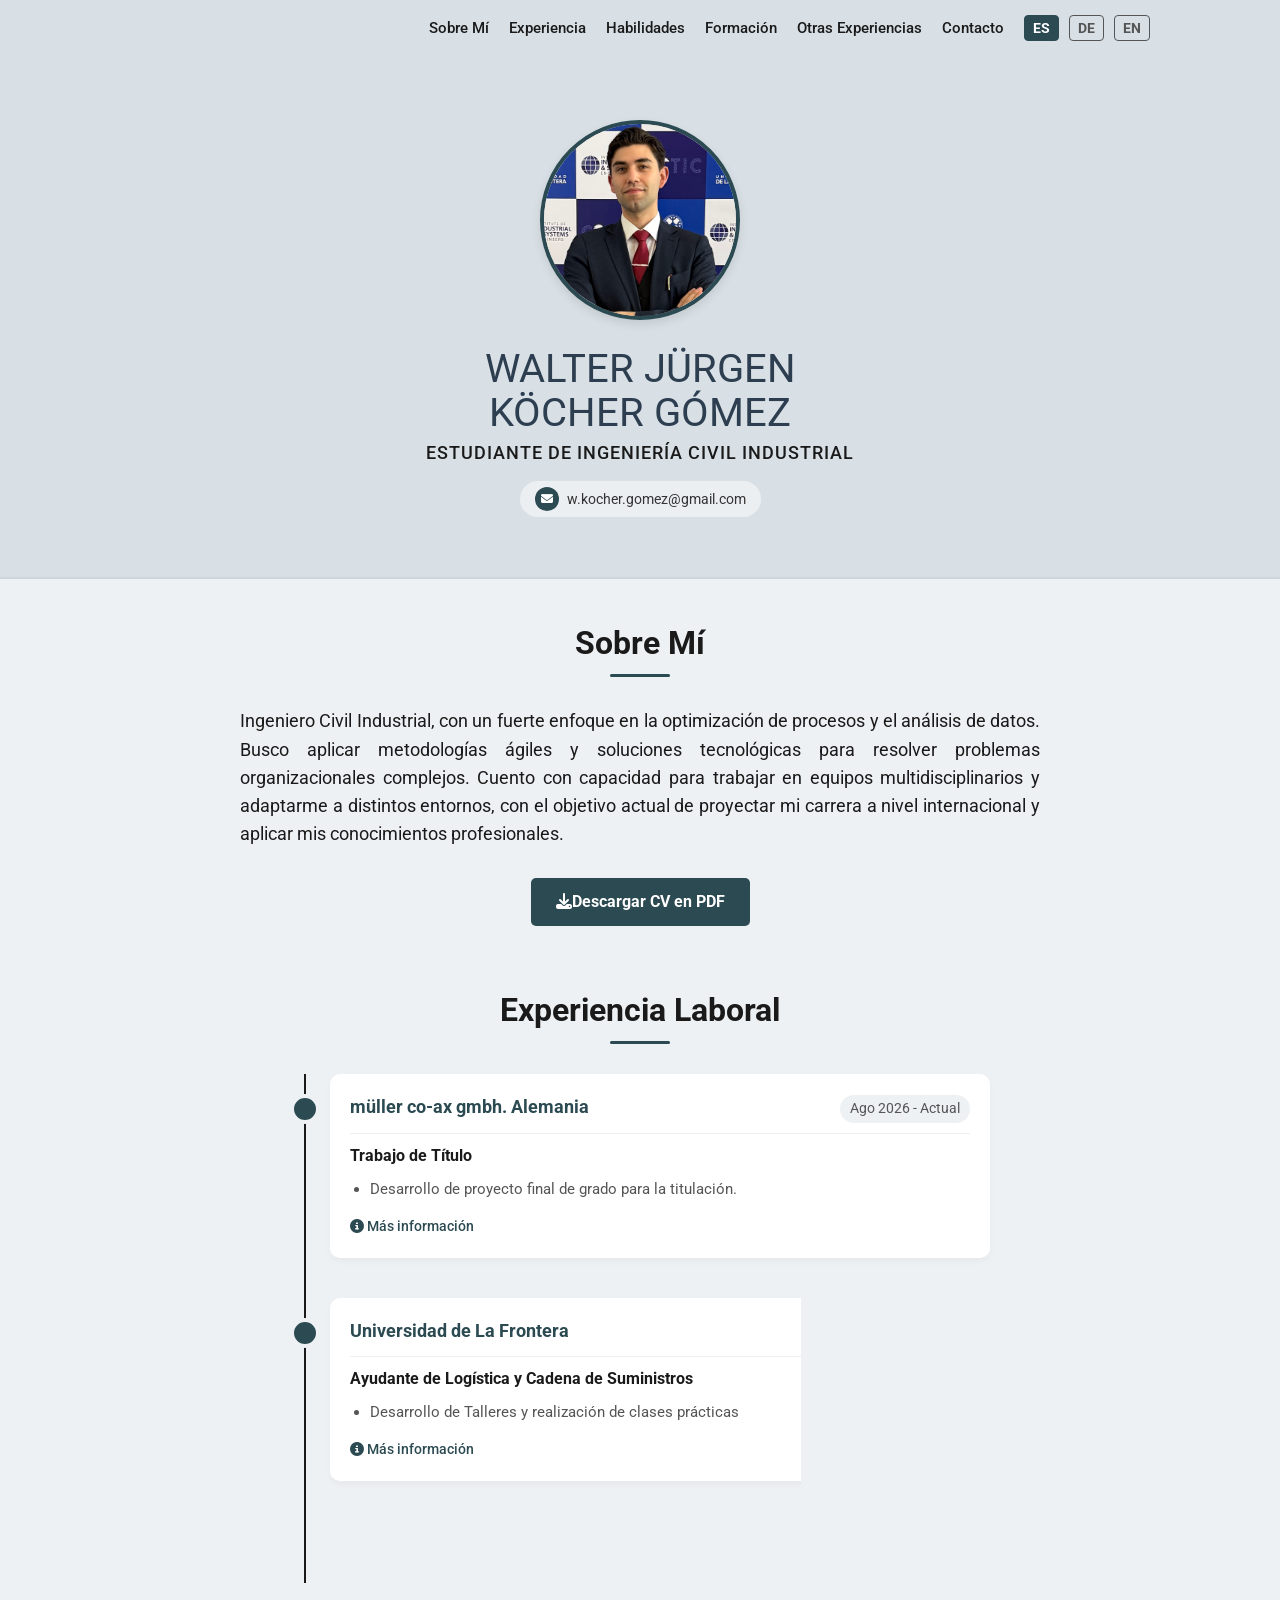
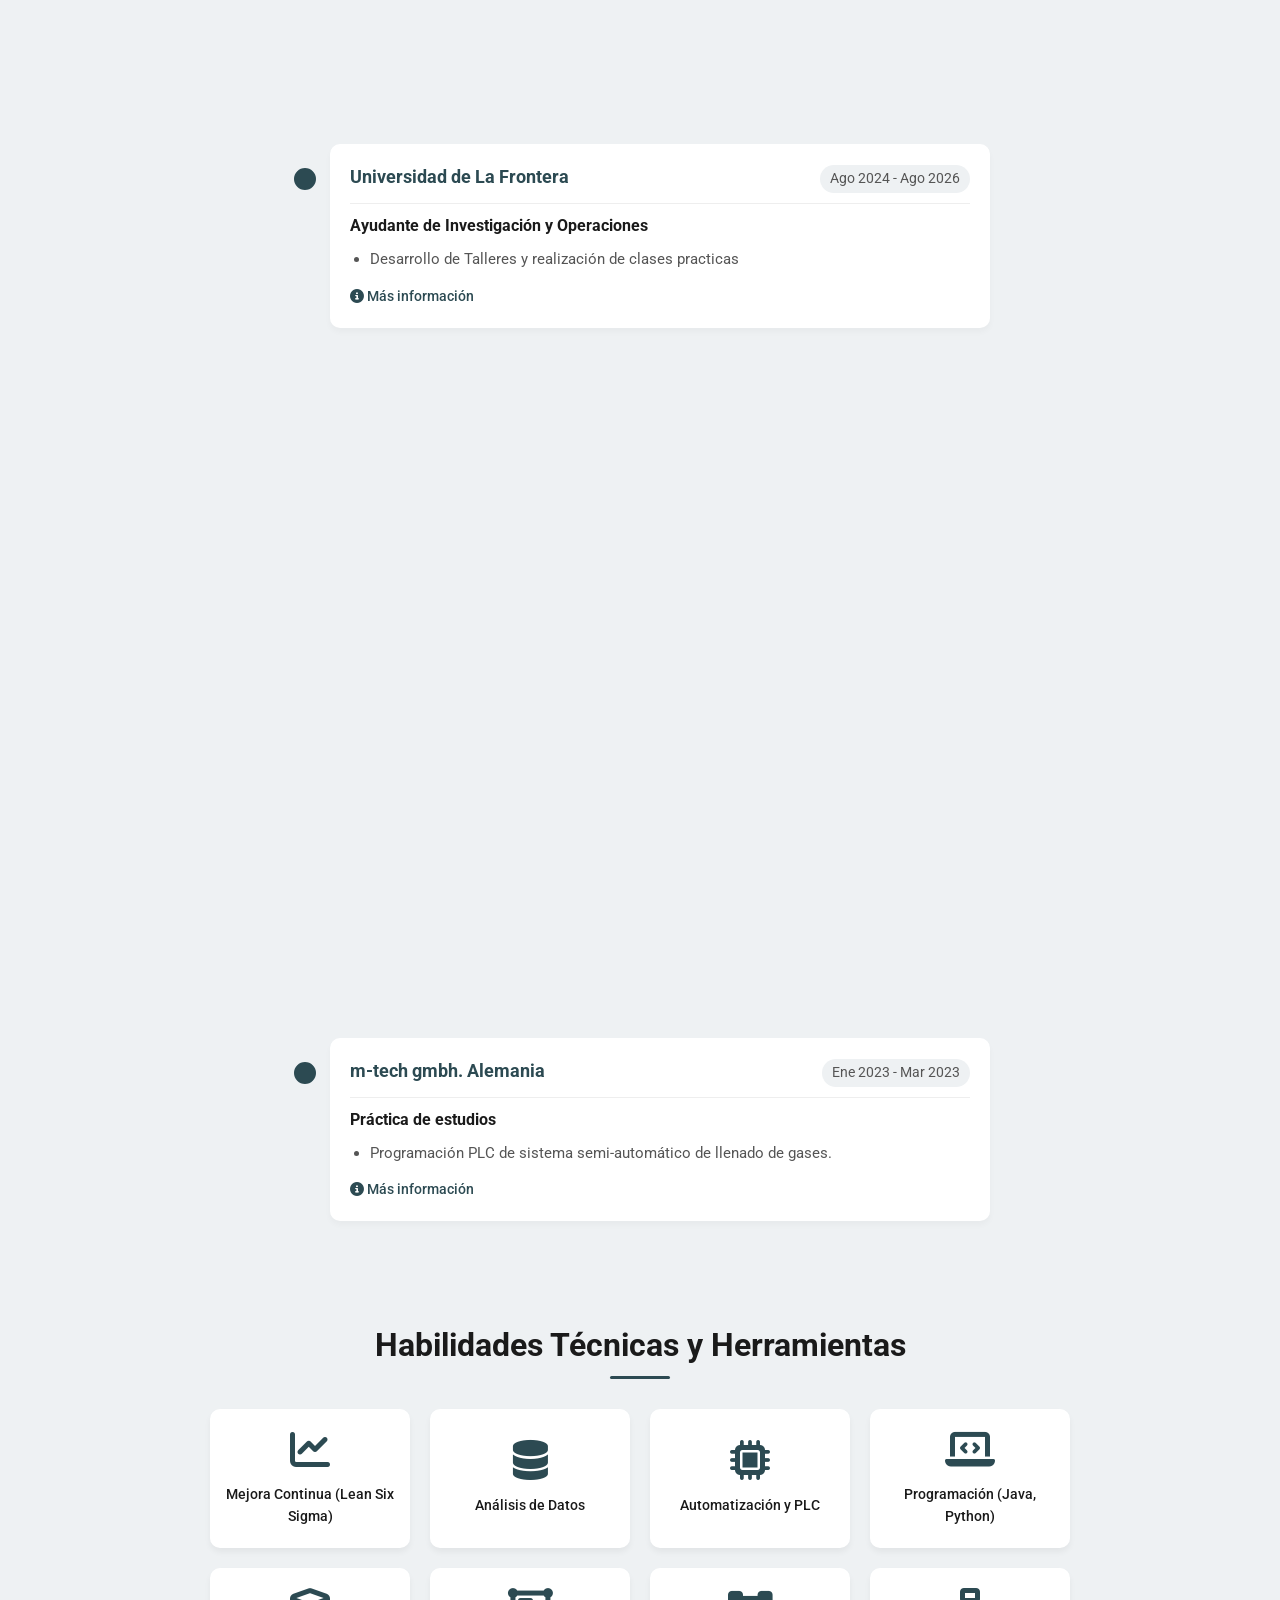
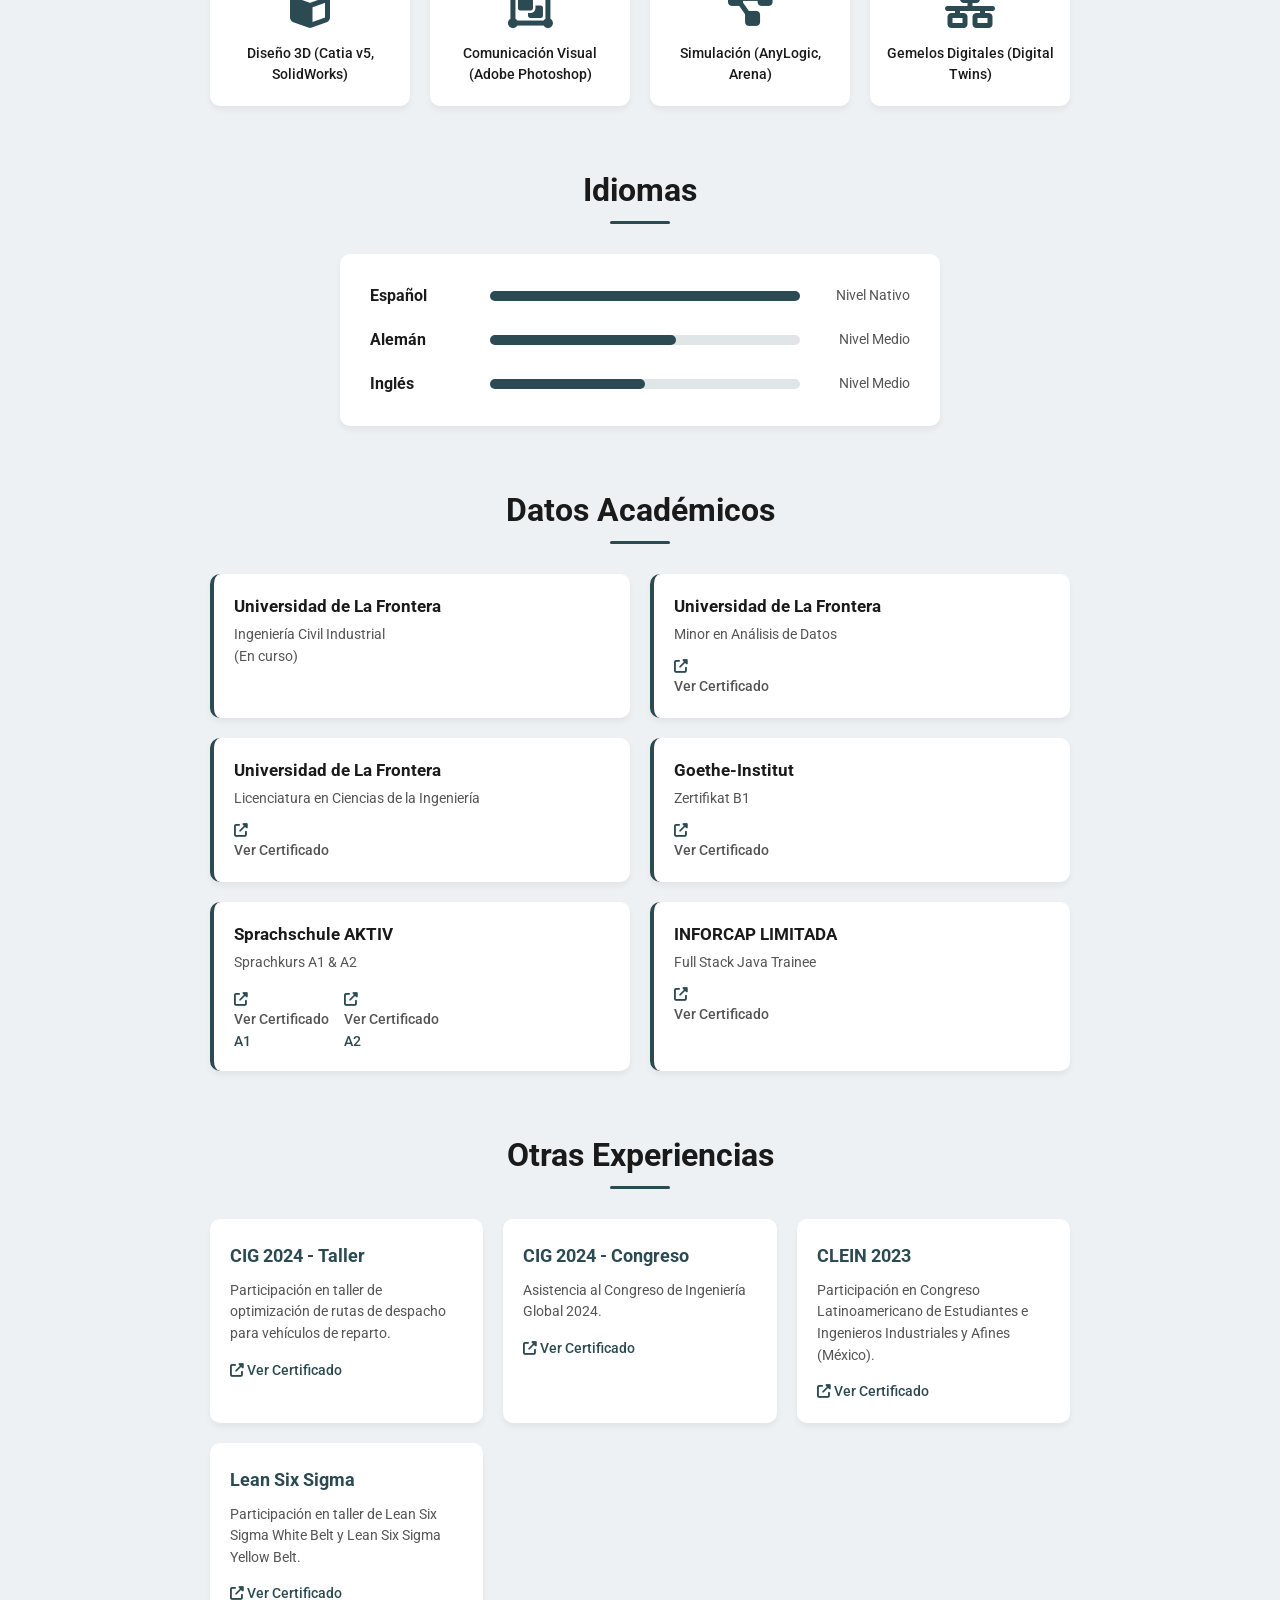
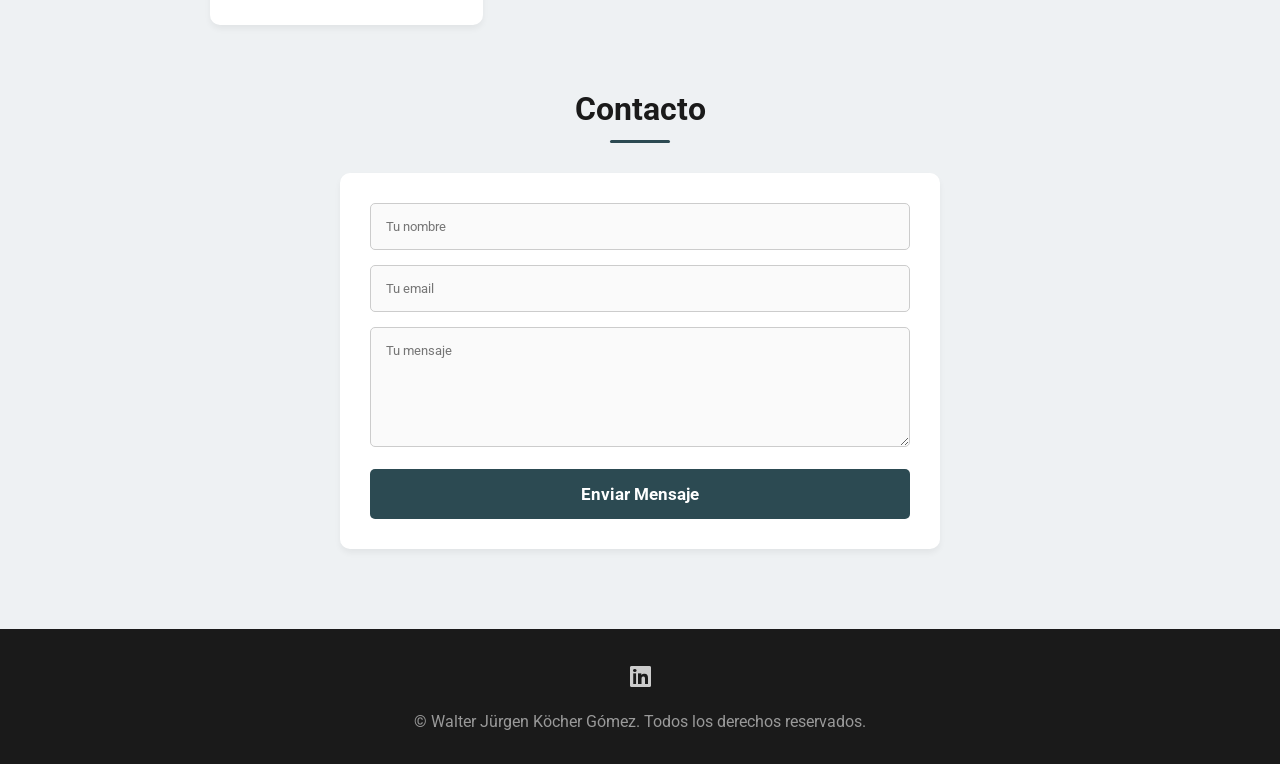
==== commit ad9245cb: "Update index.html" ====
--- a/index.html
+++ b/index.html
@@ -243,7 +243,7 @@
                 <div class="academic-item">
                     <strong>Universidad de La Frontera</strong>
                     <span data-key="edu_minor">Minor en Análisis de Datos</span>
-                    <span data-key="status_current">(En curso)</span>
+                    <a href="certificados/Minor de analisis de datos.pdf" target="_blank" class="cert-link"><i class="fas fa-external-link-alt"></i> <span data-key="btn_cert">Ver Certificado</span></a>
                 </div>
                 
                 <div class="academic-item">
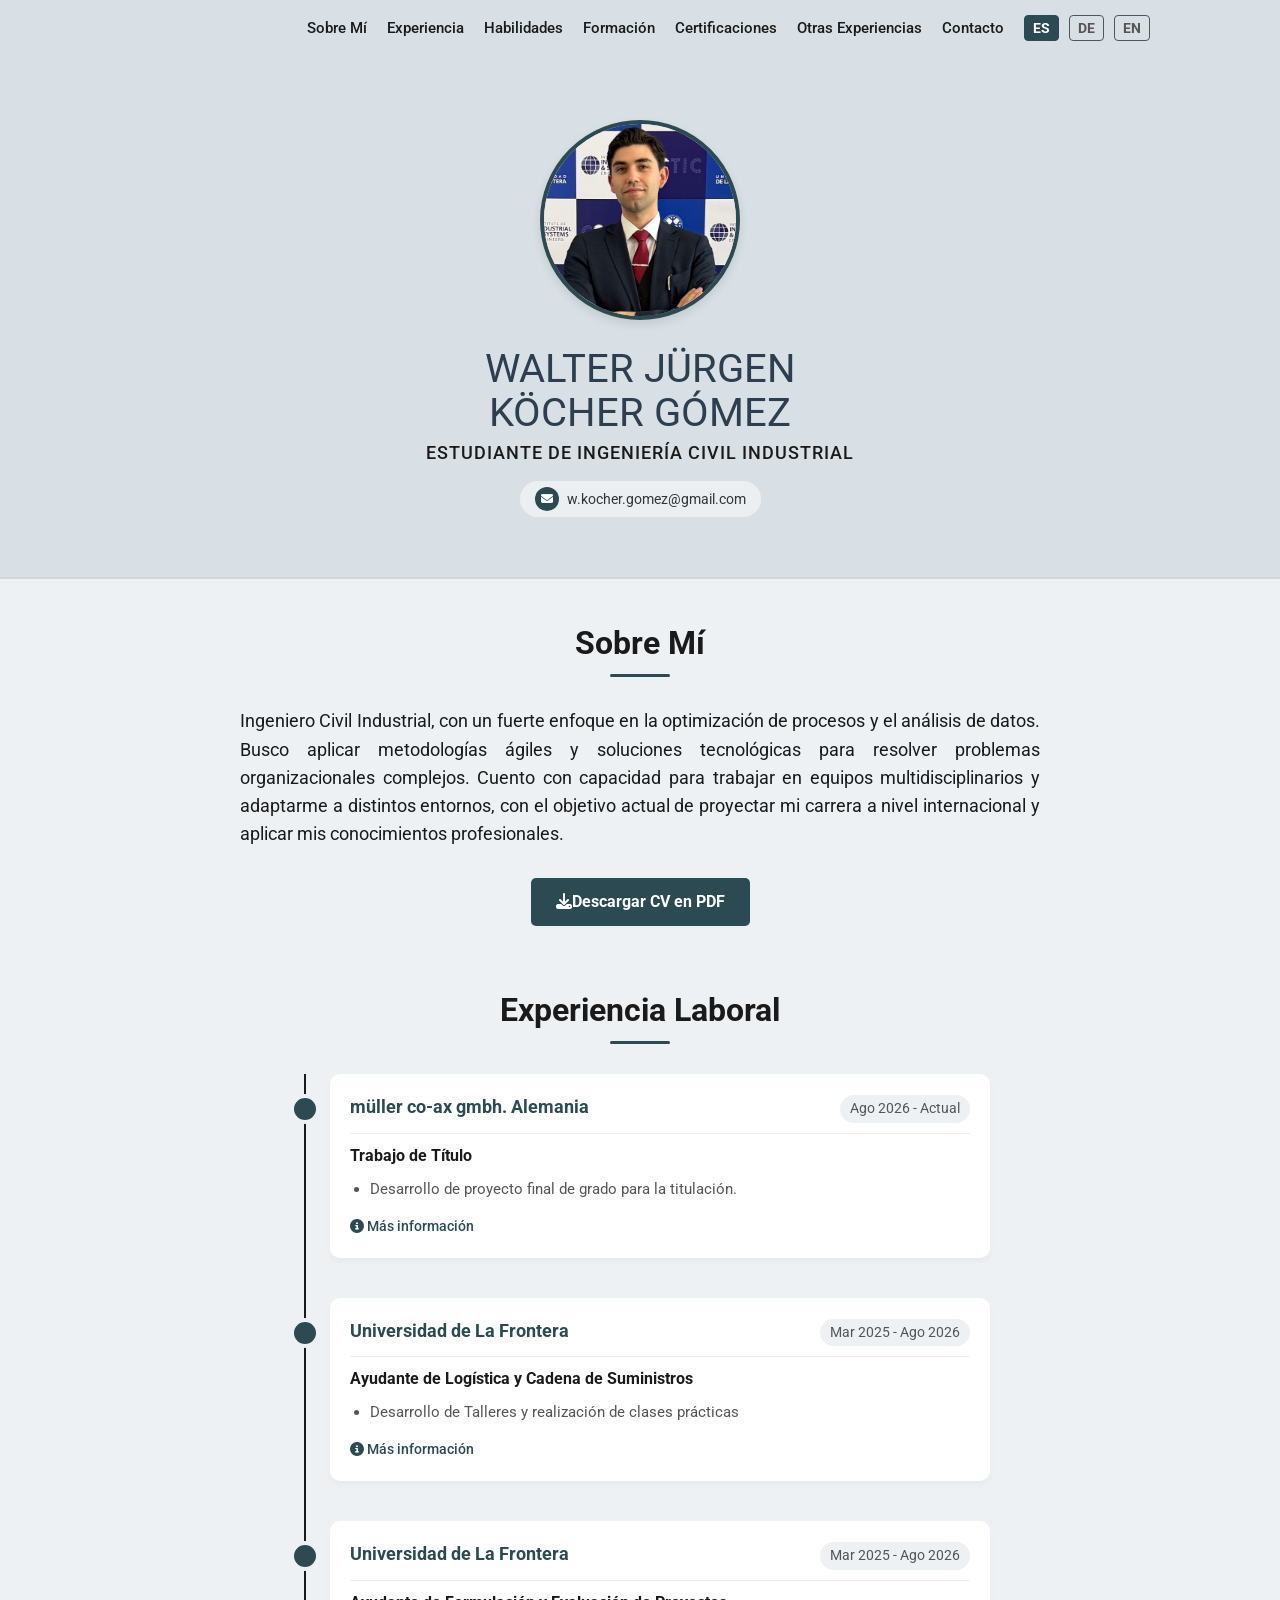
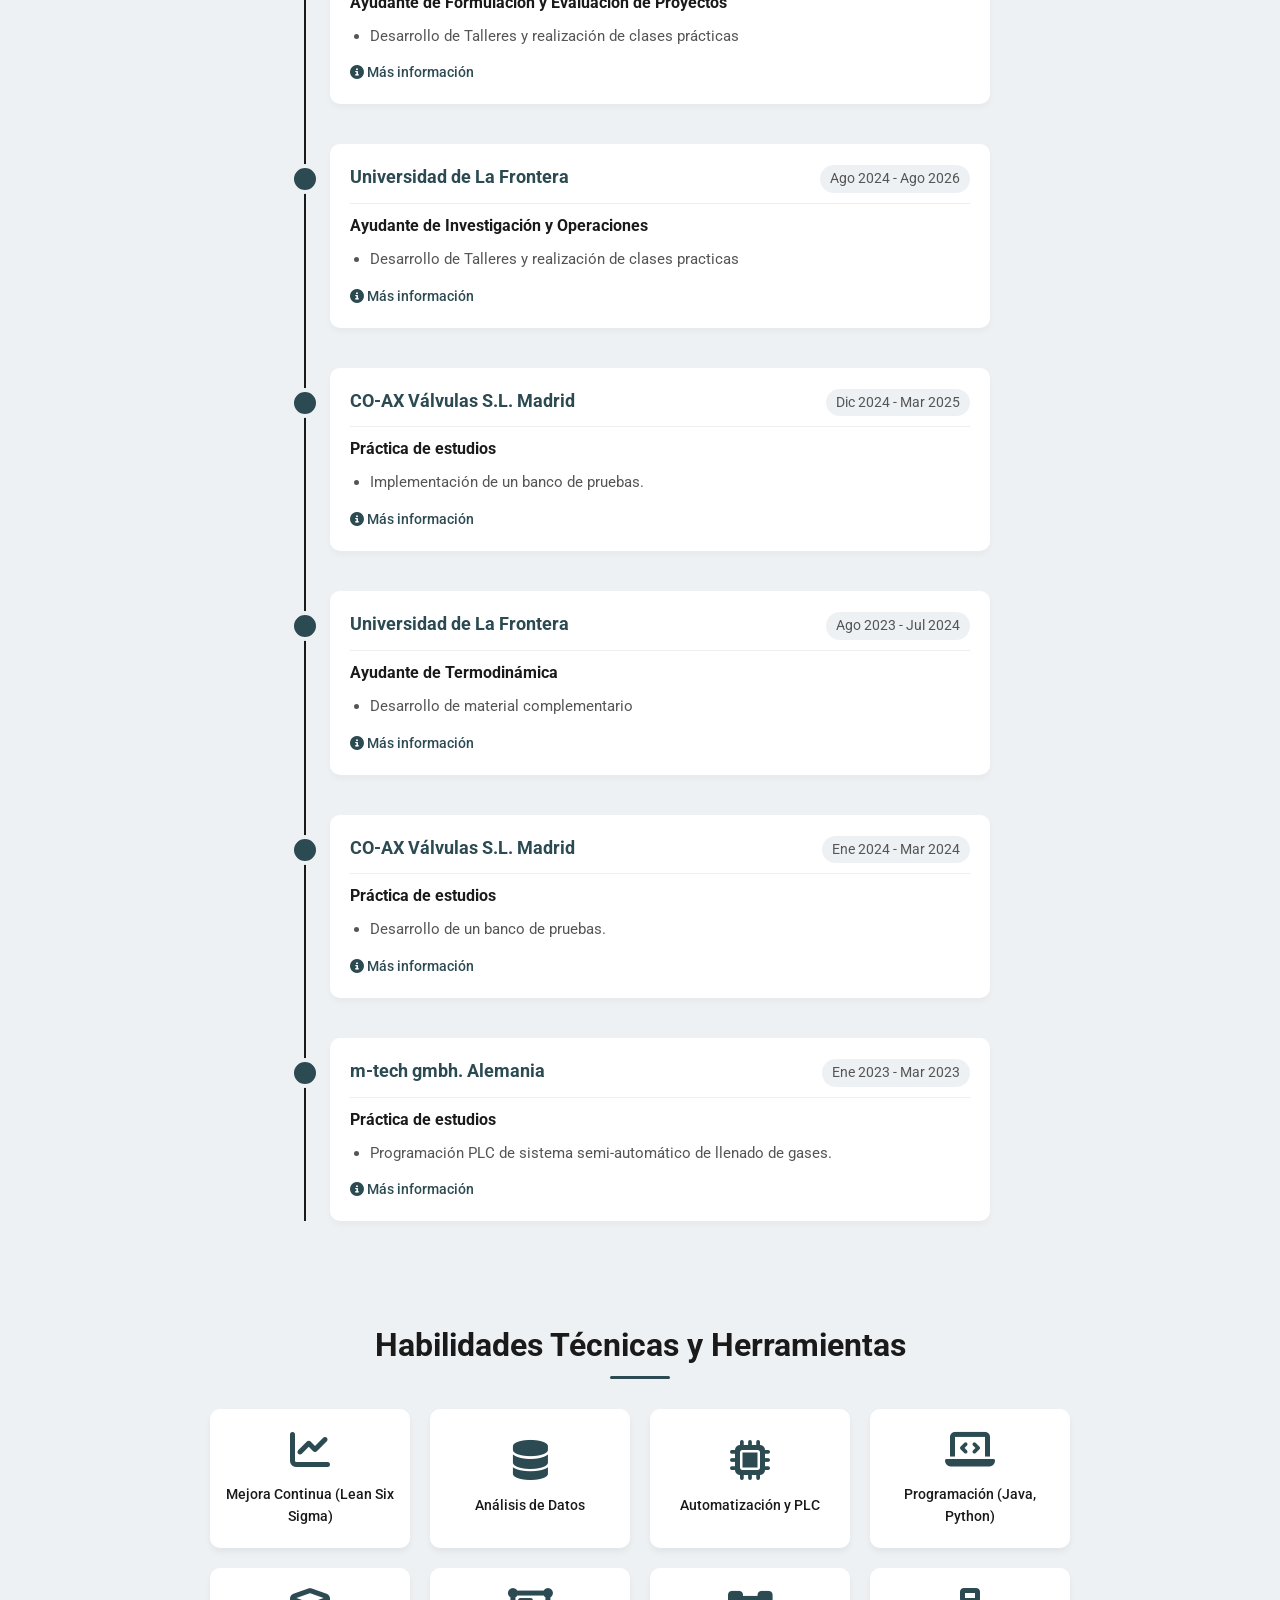
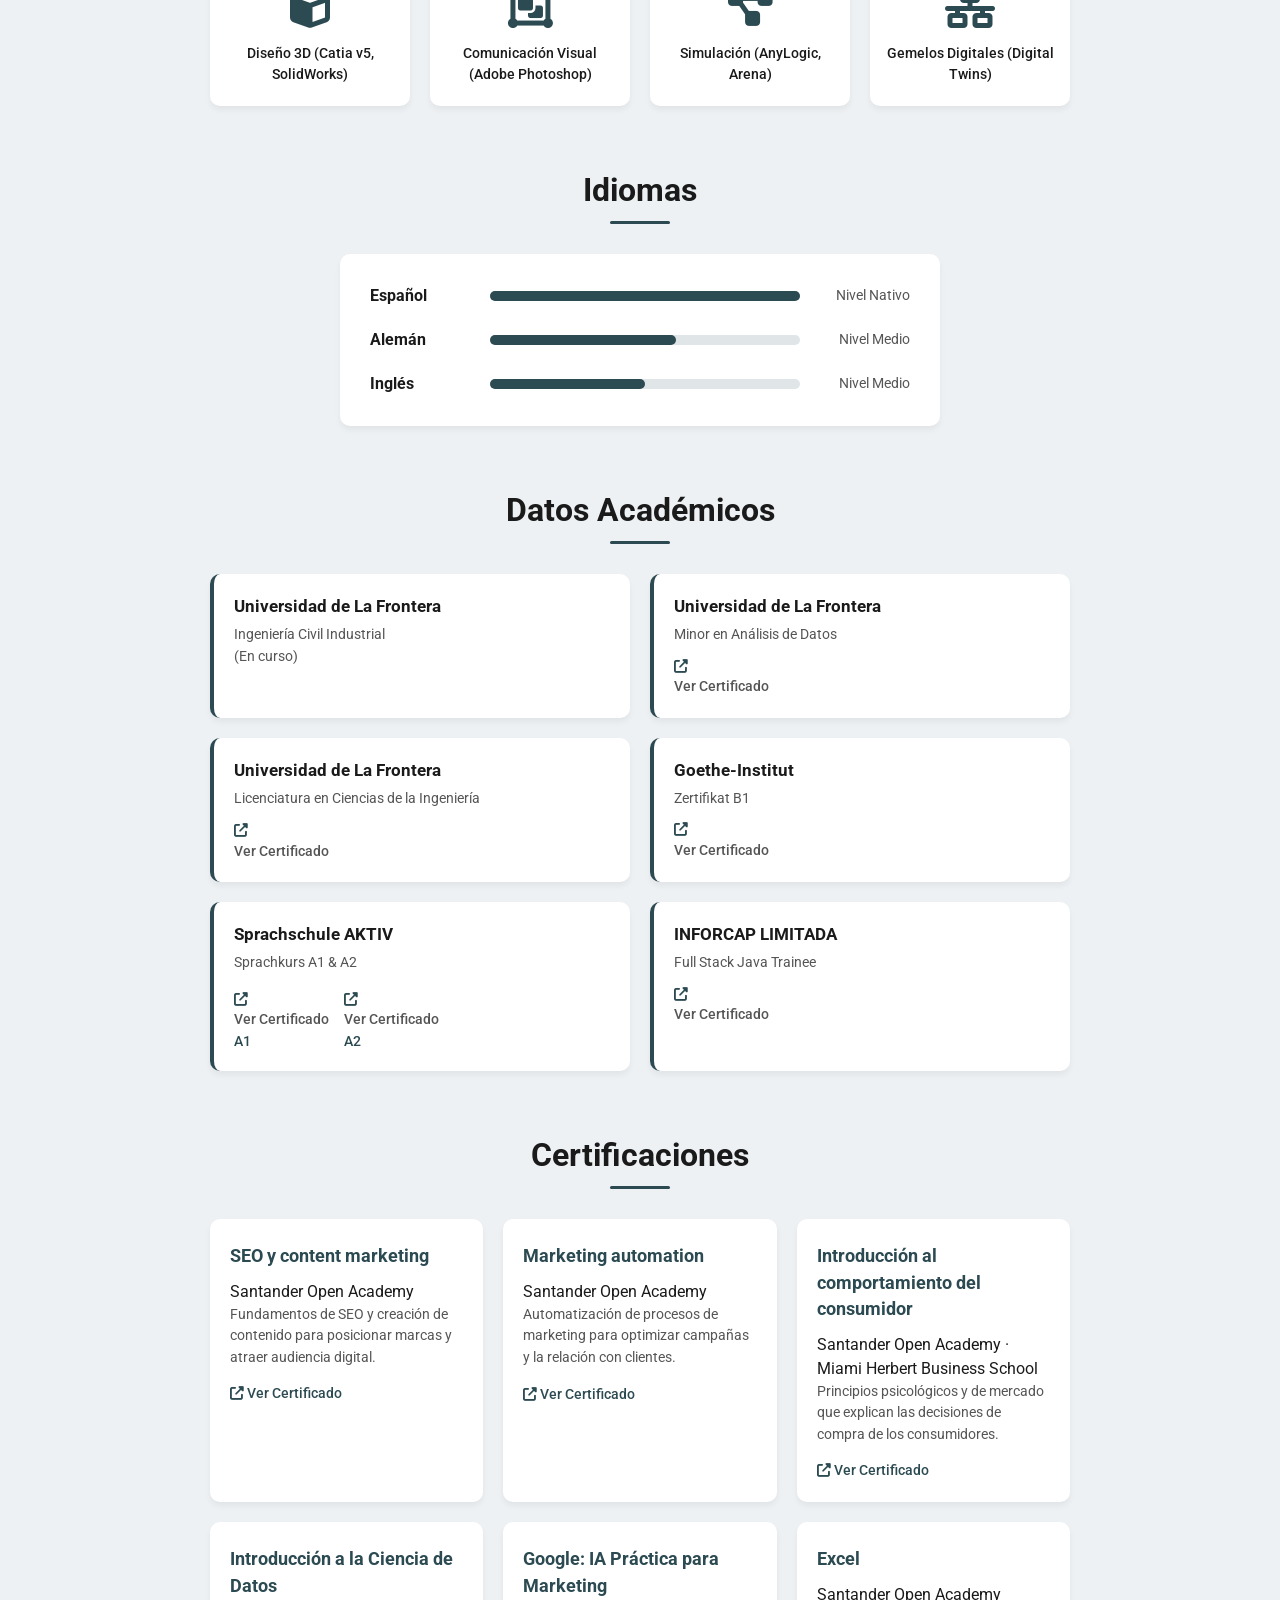
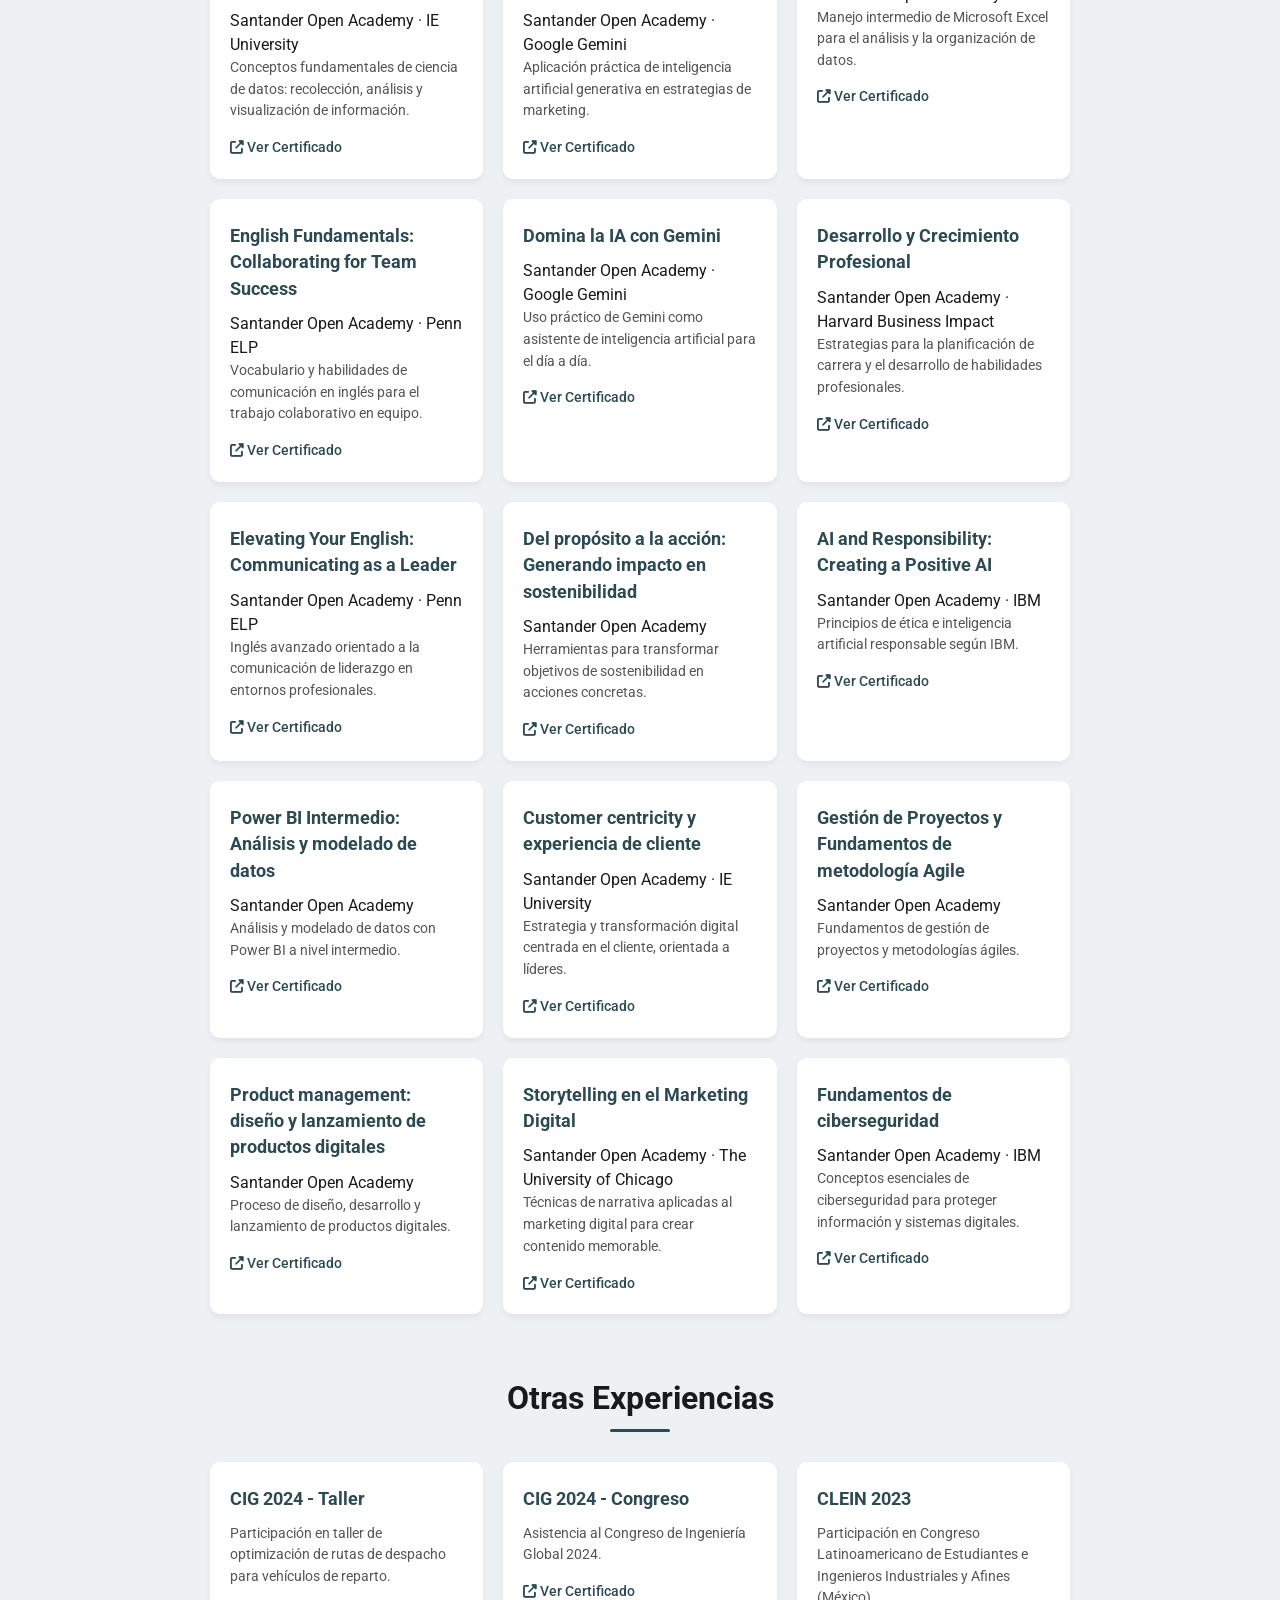
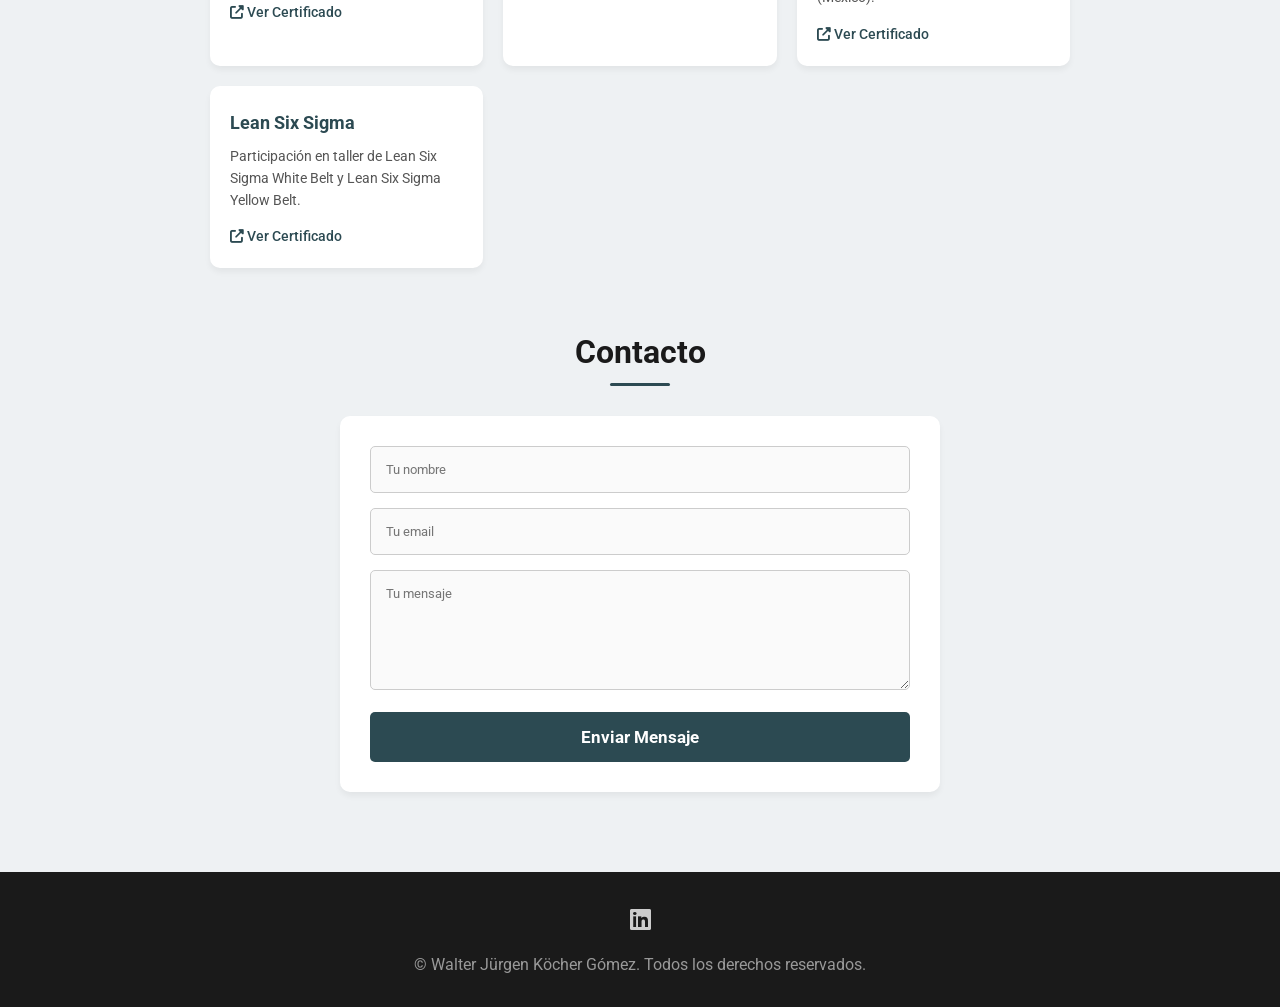
==== commit 5e1fb36d: "Update print statement from 'Hello' to 'Goodbye'" ====
--- a/index.html
+++ b/index.html
@@ -21,6 +21,7 @@
                 <li><a href="#experiencia" class="nav-link" data-key="nav_exp">Experiencia</a></li>
                 <li><a href="#habilidades" class="nav-link" data-key="nav_skills">Habilidades</a></li>
                 <li><a href="#formacion" class="nav-link" data-key="nav_edu">Formación</a></li>
+                <li><a href="#certificaciones" class="nav-link" data-key="nav_cert">Certificaciones</a></li>
                 <li><a href="#otras-experiencias" class="nav-link" data-key="nav_other">Otras Experiencias</a></li>
                 <li><a href="#contacto" class="nav-link" data-key="nav_contact">Contacto</a></li>
             </ul>
@@ -276,6 +277,120 @@
             </div>
         </section>
 
+        <section id="certificaciones">
+            <h3 data-key="cert_title">Certificaciones</h3>
+            <div class="other-exp-grid">
+                <div class="other-exp-card">
+                    <h4 data-key="cert1_name">SEO y content marketing</h4>
+                    <span class="cert-issuer">Santander Open Academy</span>
+                    <p data-key="cert1_desc">Fundamentos de SEO y creación de contenido para posicionar marcas y atraer audiencia digital.</p>
+                    <a href="certificados/santander_seo_content_marketing.pdf" target="_blank" class="cert-link mt-2"><i class="fas fa-external-link-alt"></i> <span data-key="btn_cert">Ver Certificado</span></a>
+                </div>
+                <div class="other-exp-card">
+                    <h4 data-key="cert2_name">Marketing automation</h4>
+                    <span class="cert-issuer">Santander Open Academy</span>
+                    <p data-key="cert2_desc">Automatización de procesos de marketing para optimizar campañas y la relación con clientes.</p>
+                    <a href="certificados/santander_marketing_automation.pdf" target="_blank" class="cert-link mt-2"><i class="fas fa-external-link-alt"></i> <span data-key="btn_cert">Ver Certificado</span></a>
+                </div>
+                <div class="other-exp-card">
+                    <h4 data-key="cert3_name">Introducción al comportamiento del consumidor</h4>
+                    <span class="cert-issuer">Santander Open Academy · Miami Herbert Business School</span>
+                    <p data-key="cert3_desc">Principios psicológicos y de mercado que explican las decisiones de compra de los consumidores.</p>
+                    <a href="certificados/santander_comportamiento_consumidor.pdf" target="_blank" class="cert-link mt-2"><i class="fas fa-external-link-alt"></i> <span data-key="btn_cert">Ver Certificado</span></a>
+                </div>
+                <div class="other-exp-card">
+                    <h4 data-key="cert4_name">Introducción a la Ciencia de Datos</h4>
+                    <span class="cert-issuer">Santander Open Academy · IE University</span>
+                    <p data-key="cert4_desc">Conceptos fundamentales de ciencia de datos: recolección, análisis y visualización de información.</p>
+                    <a href="certificados/santander_ciencia_datos.pdf" target="_blank" class="cert-link mt-2"><i class="fas fa-external-link-alt"></i> <span data-key="btn_cert">Ver Certificado</span></a>
+                </div>
+                <div class="other-exp-card">
+                    <h4 data-key="cert5_name">Google: IA Práctica para Marketing</h4>
+                    <span class="cert-issuer">Santander Open Academy · Google Gemini</span>
+                    <p data-key="cert5_desc">Aplicación práctica de inteligencia artificial generativa en estrategias de marketing.</p>
+                    <a href="certificados/santander_ia_marketing_gemini.pdf" target="_blank" class="cert-link mt-2"><i class="fas fa-external-link-alt"></i> <span data-key="btn_cert">Ver Certificado</span></a>
+                </div>
+                <div class="other-exp-card">
+                    <h4 data-key="cert6_name">Excel</h4>
+                    <span class="cert-issuer">Santander Open Academy</span>
+                    <p data-key="cert6_desc">Manejo intermedio de Microsoft Excel para el análisis y la organización de datos.</p>
+                    <a href="certificados/santander_excel.pdf" target="_blank" class="cert-link mt-2"><i class="fas fa-external-link-alt"></i> <span data-key="btn_cert">Ver Certificado</span></a>
+                </div>
+                <div class="other-exp-card">
+                    <h4 data-key="cert7_name">English Fundamentals: Collaborating for Team Success</h4>
+                    <span class="cert-issuer">Santander Open Academy · Penn ELP</span>
+                    <p data-key="cert7_desc">Vocabulario y habilidades de comunicación en inglés para el trabajo colaborativo en equipo.</p>
+                    <a href="certificados/santander_english_teamwork.pdf" target="_blank" class="cert-link mt-2"><i class="fas fa-external-link-alt"></i> <span data-key="btn_cert">Ver Certificado</span></a>
+                </div>
+                <div class="other-exp-card">
+                    <h4 data-key="cert8_name">Domina la IA con Gemini</h4>
+                    <span class="cert-issuer">Santander Open Academy · Google Gemini</span>
+                    <p data-key="cert8_desc">Uso práctico de Gemini como asistente de inteligencia artificial para el día a día.</p>
+                    <a href="certificados/santander_ia_gemini.pdf" target="_blank" class="cert-link mt-2"><i class="fas fa-external-link-alt"></i> <span data-key="btn_cert">Ver Certificado</span></a>
+                </div>
+                <div class="other-exp-card">
+                    <h4 data-key="cert9_name">Desarrollo y Crecimiento Profesional</h4>
+                    <span class="cert-issuer">Santander Open Academy · Harvard Business Impact</span>
+                    <p data-key="cert9_desc">Estrategias para la planificación de carrera y el desarrollo de habilidades profesionales.</p>
+                    <a href="certificados/santander_desarrollo_profesional.pdf" target="_blank" class="cert-link mt-2"><i class="fas fa-external-link-alt"></i> <span data-key="btn_cert">Ver Certificado</span></a>
+                </div>
+                <div class="other-exp-card">
+                    <h4 data-key="cert10_name">Elevating Your English: Communicating as a Leader</h4>
+                    <span class="cert-issuer">Santander Open Academy · Penn ELP</span>
+                    <p data-key="cert10_desc">Inglés avanzado orientado a la comunicación de liderazgo en entornos profesionales.</p>
+                    <a href="certificados/santander_english_leadership.pdf" target="_blank" class="cert-link mt-2"><i class="fas fa-external-link-alt"></i> <span data-key="btn_cert">Ver Certificado</span></a>
+                </div>
+                <div class="other-exp-card">
+                    <h4 data-key="cert11_name">Del propósito a la acción: Generando impacto en sostenibilidad</h4>
+                    <span class="cert-issuer">Santander Open Academy</span>
+                    <p data-key="cert11_desc">Herramientas para transformar objetivos de sostenibilidad en acciones concretas.</p>
+                    <a href="certificados/santander_sostenibilidad.pdf" target="_blank" class="cert-link mt-2"><i class="fas fa-external-link-alt"></i> <span data-key="btn_cert">Ver Certificado</span></a>
+                </div>
+                <div class="other-exp-card">
+                    <h4 data-key="cert12_name">AI and Responsibility: Creating a Positive AI</h4>
+                    <span class="cert-issuer">Santander Open Academy · IBM</span>
+                    <p data-key="cert12_desc">Principios de ética e inteligencia artificial responsable según IBM.</p>
+                    <a href="certificados/santander_ia_responsable_ibm.pdf" target="_blank" class="cert-link mt-2"><i class="fas fa-external-link-alt"></i> <span data-key="btn_cert">Ver Certificado</span></a>
+                </div>
+                <div class="other-exp-card">
+                    <h4 data-key="cert13_name">Power BI Intermedio: Análisis y modelado de datos</h4>
+                    <span class="cert-issuer">Santander Open Academy</span>
+                    <p data-key="cert13_desc">Análisis y modelado de datos con Power BI a nivel intermedio.</p>
+                    <a href="certificados/santander_powerbi_intermedio.pdf" target="_blank" class="cert-link mt-2"><i class="fas fa-external-link-alt"></i> <span data-key="btn_cert">Ver Certificado</span></a>
+                </div>
+                <div class="other-exp-card">
+                    <h4 data-key="cert14_name">Customer centricity y experiencia de cliente</h4>
+                    <span class="cert-issuer">Santander Open Academy · IE University</span>
+                    <p data-key="cert14_desc">Estrategia y transformación digital centrada en el cliente, orientada a líderes.</p>
+                    <a href="certificados/santander_customer_centricity.pdf" target="_blank" class="cert-link mt-2"><i class="fas fa-external-link-alt"></i> <span data-key="btn_cert">Ver Certificado</span></a>
+                </div>
+                <div class="other-exp-card">
+                    <h4 data-key="cert15_name">Gestión de Proyectos y Fundamentos de metodología Agile</h4>
+                    <span class="cert-issuer">Santander Open Academy</span>
+                    <p data-key="cert15_desc">Fundamentos de gestión de proyectos y metodologías ágiles.</p>
+                    <a href="certificados/santander_gestion_proyectos_agile.pdf" target="_blank" class="cert-link mt-2"><i class="fas fa-external-link-alt"></i> <span data-key="btn_cert">Ver Certificado</span></a>
+                </div>
+                <div class="other-exp-card">
+                    <h4 data-key="cert16_name">Product management: diseño y lanzamiento de productos digitales</h4>
+                    <span class="cert-issuer">Santander Open Academy</span>
+                    <p data-key="cert16_desc">Proceso de diseño, desarrollo y lanzamiento de productos digitales.</p>
+                    <a href="certificados/santander_product_management.pdf" target="_blank" class="cert-link mt-2"><i class="fas fa-external-link-alt"></i> <span data-key="btn_cert">Ver Certificado</span></a>
+                </div>
+                <div class="other-exp-card">
+                    <h4 data-key="cert17_name">Storytelling en el Marketing Digital</h4>
+                    <span class="cert-issuer">Santander Open Academy · The University of Chicago</span>
+                    <p data-key="cert17_desc">Técnicas de narrativa aplicadas al marketing digital para crear contenido memorable.</p>
+                    <a href="certificados/santander_storytelling_marketing.pdf" target="_blank" class="cert-link mt-2"><i class="fas fa-external-link-alt"></i> <span data-key="btn_cert">Ver Certificado</span></a>
+                </div>
+                <div class="other-exp-card">
+                    <h4 data-key="cert18_name">Fundamentos de ciberseguridad</h4>
+                    <span class="cert-issuer">Santander Open Academy · IBM</span>
+                    <p data-key="cert18_desc">Conceptos esenciales de ciberseguridad para proteger información y sistemas digitales.</p>
+                    <a href="certificados/santander_ciberseguridad.pdf" target="_blank" class="cert-link mt-2"><i class="fas fa-external-link-alt"></i> <span data-key="btn_cert">Ver Certificado</span></a>
+                </div>
+            </div>
+        </section>
+
         <section id="otras-experiencias">
             <h3 data-key="other_title">Otras Experiencias</h3>
             <div class="other-exp-grid">
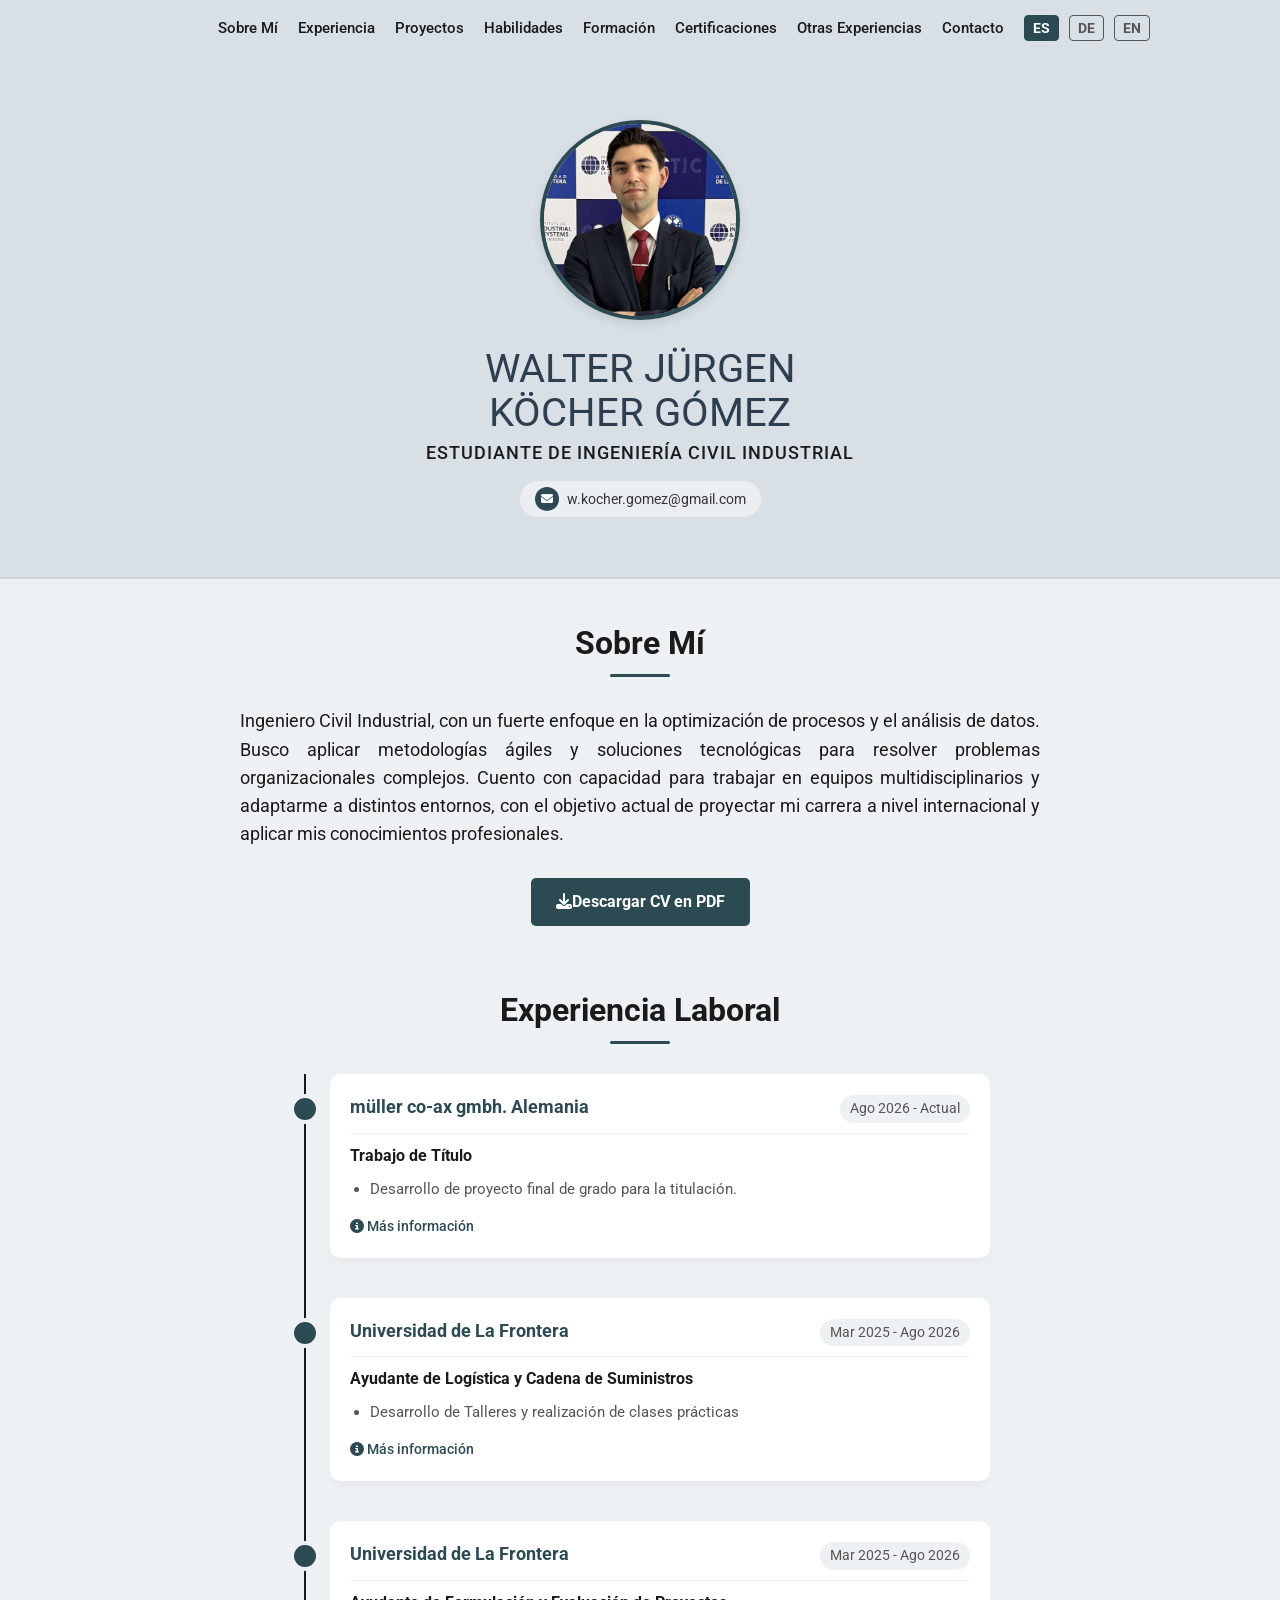
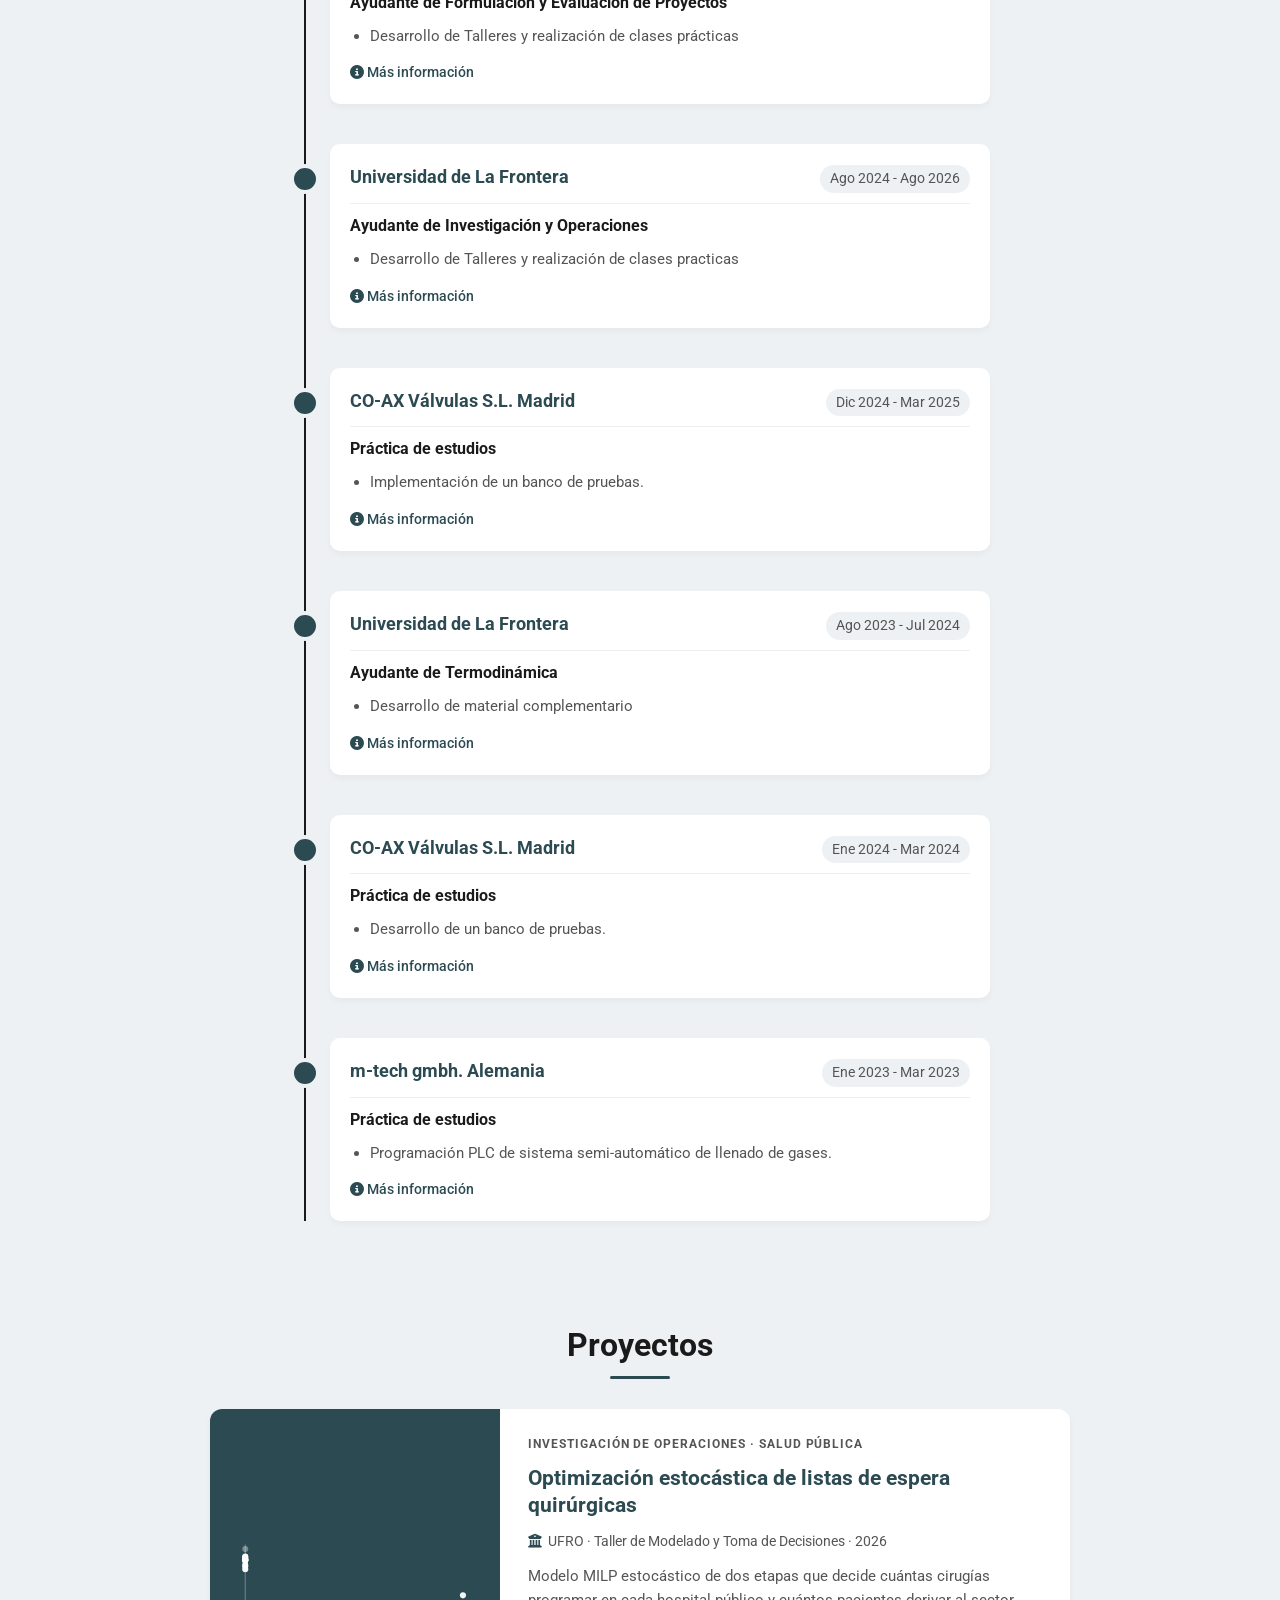
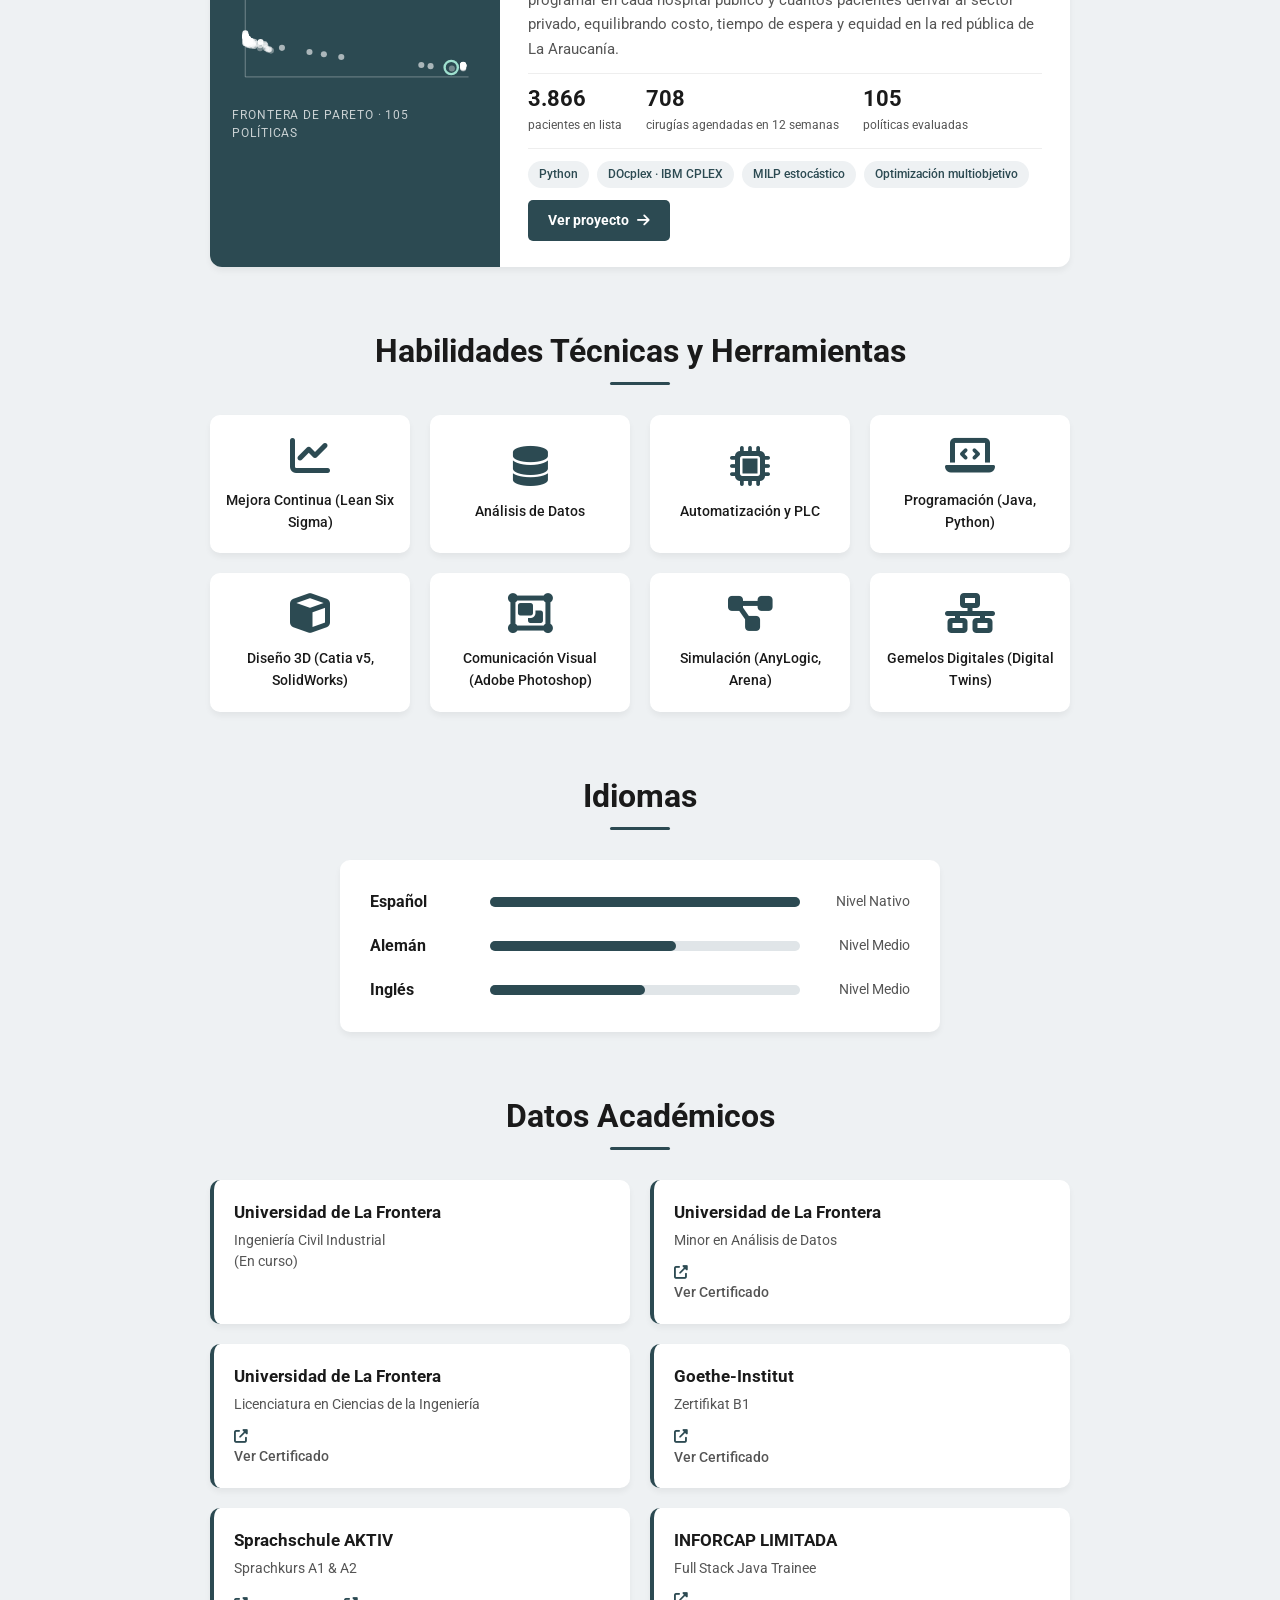
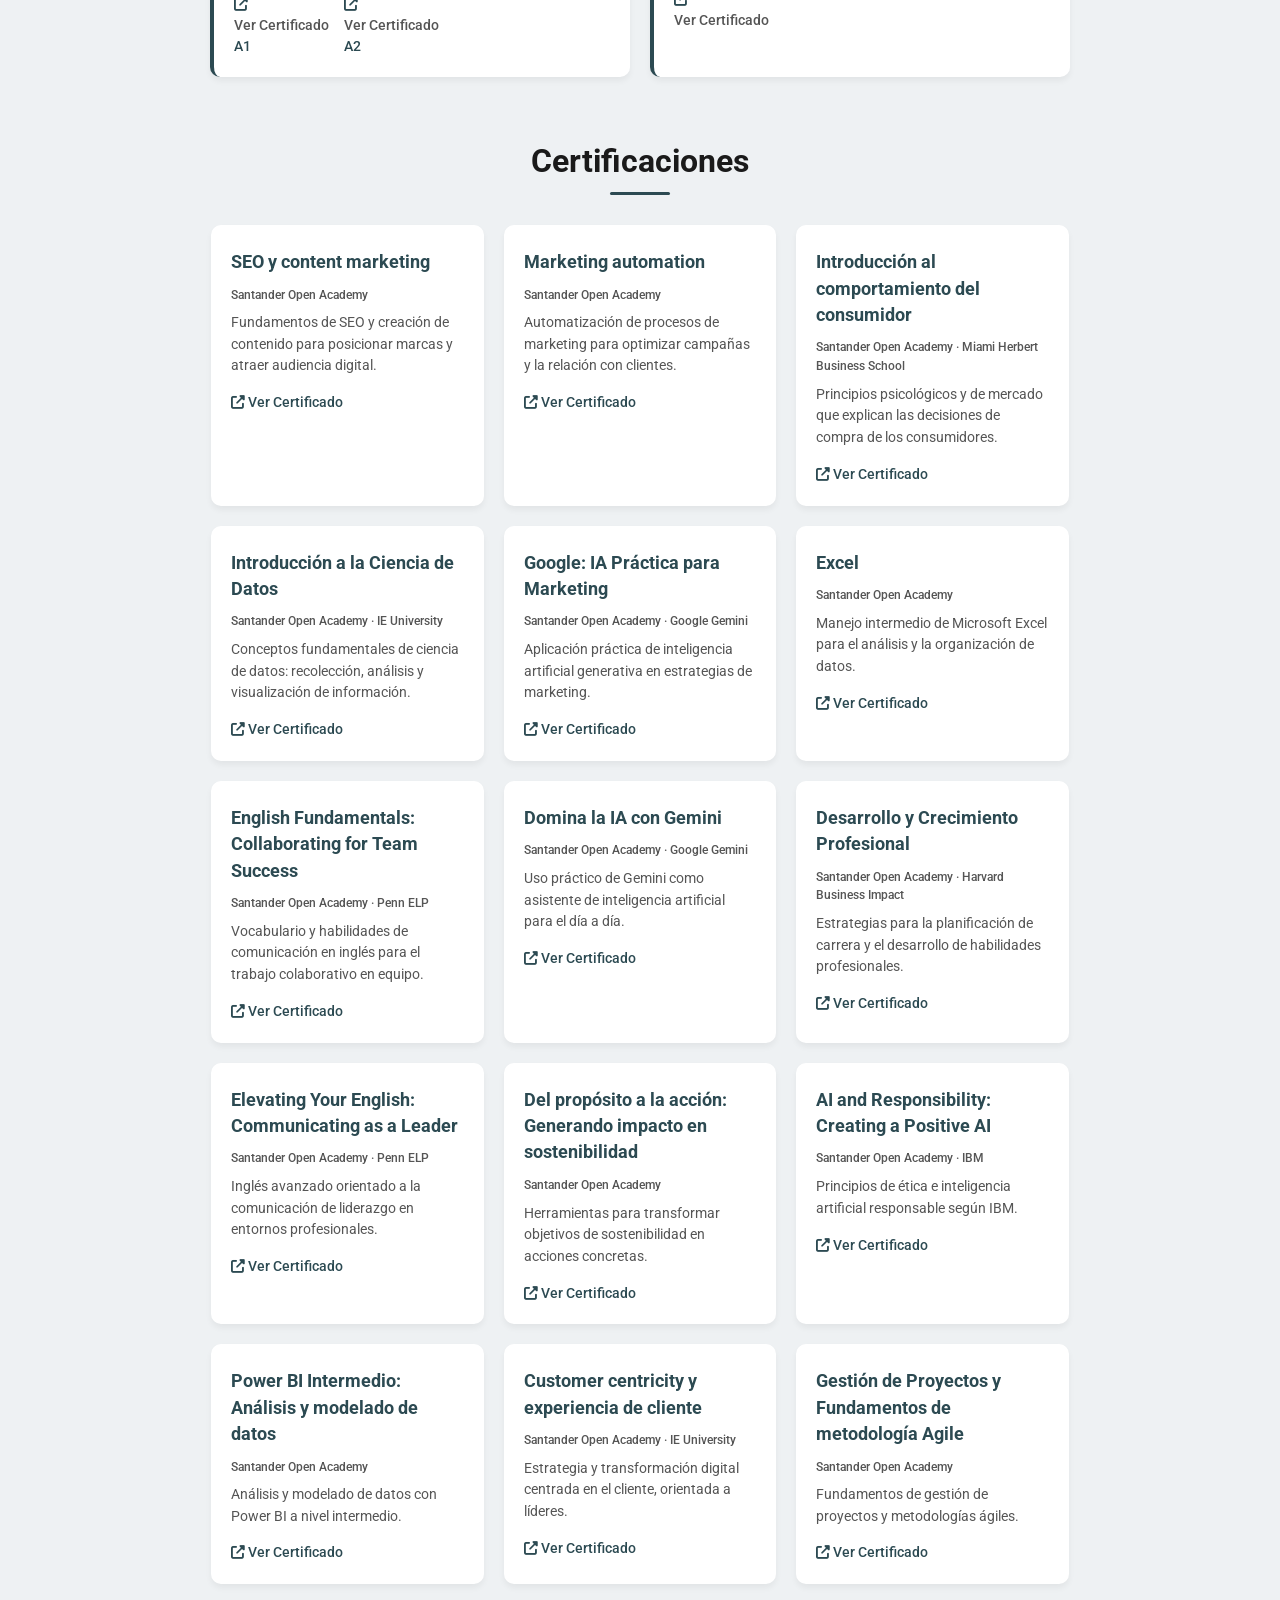
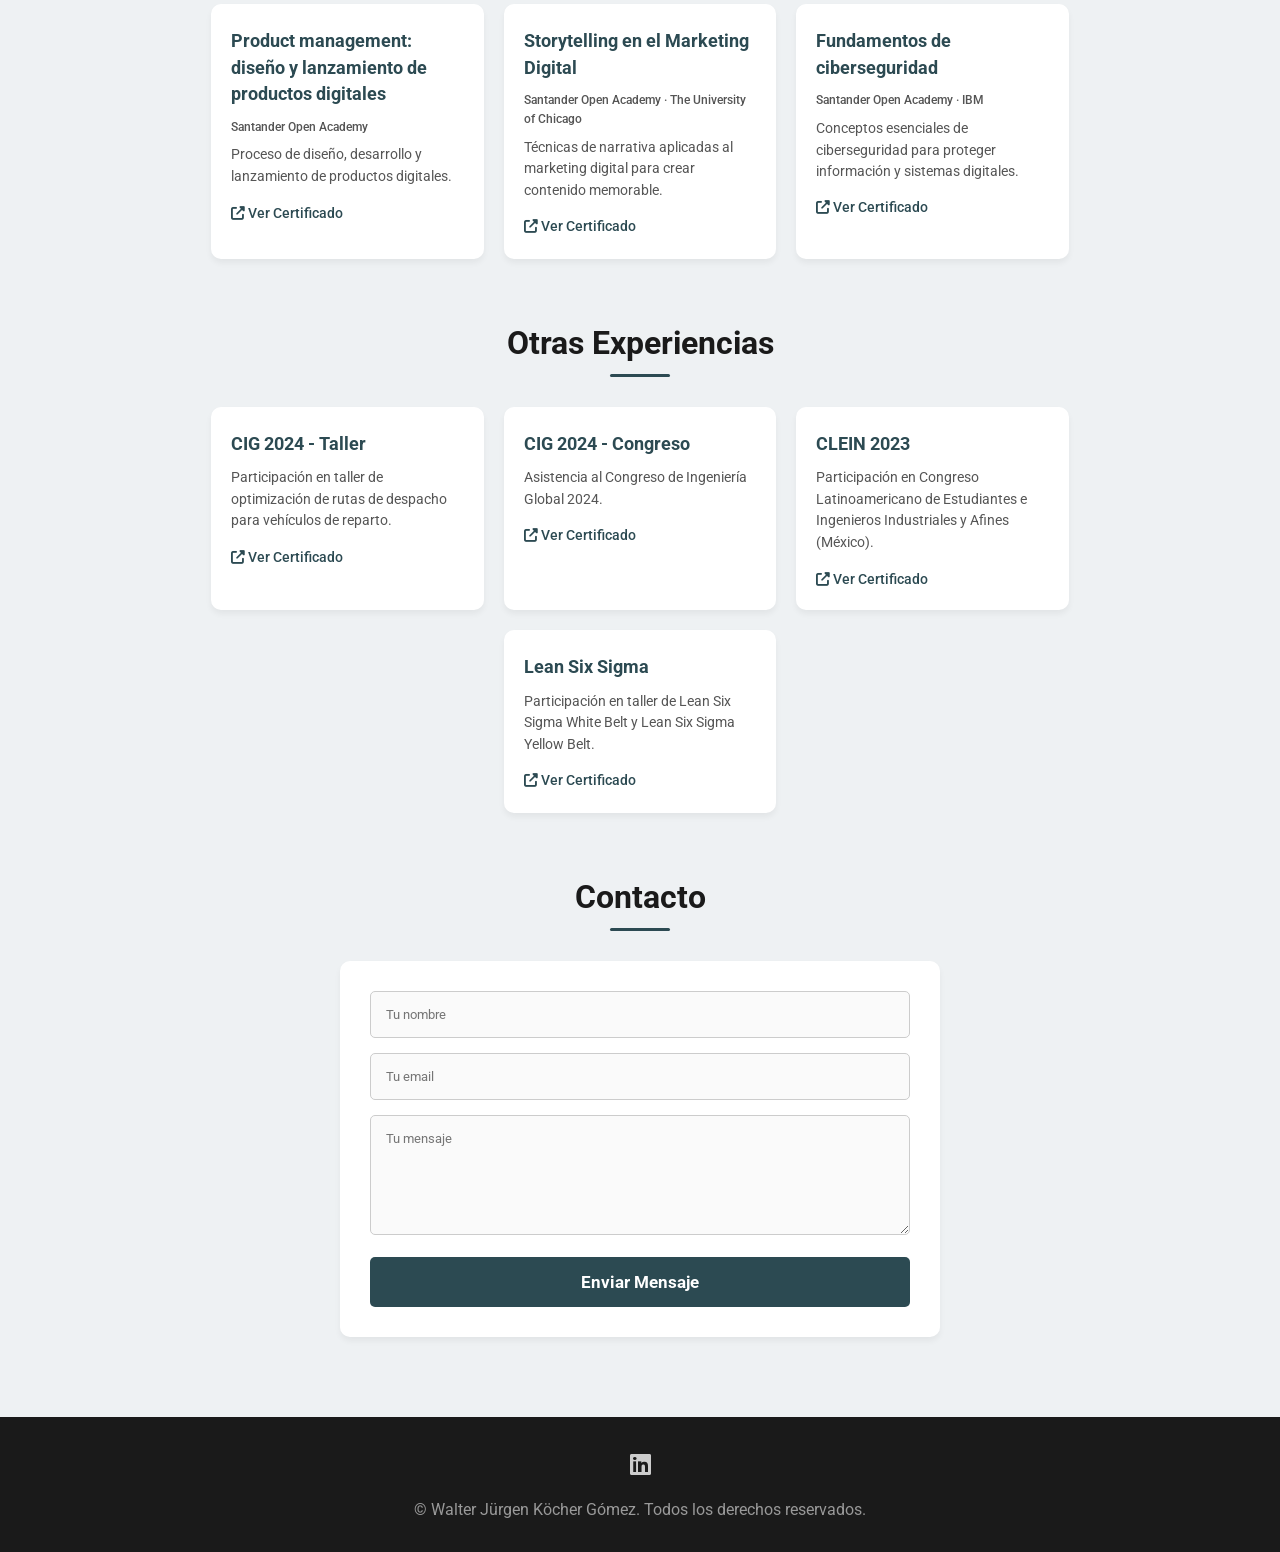
==== commit 2d110fcf: "Añade sección Proyectos y página del proyecto de listas de espera quirúrgicas - Nueva sección Proyec" ====
--- a/index.html
+++ b/index.html
@@ -19,6 +19,7 @@
             <ul class="nav-menu">
                 <li><a href="#sobre-mi" class="nav-link" data-key="nav_about">Sobre Mí</a></li>
                 <li><a href="#experiencia" class="nav-link" data-key="nav_exp">Experiencia</a></li>
+                <li><a href="#proyectos" class="nav-link" data-key="nav_projects">Proyectos</a></li>
                 <li><a href="#habilidades" class="nav-link" data-key="nav_skills">Habilidades</a></li>
                 <li><a href="#formacion" class="nav-link" data-key="nav_edu">Formación</a></li>
                 <li><a href="#certificaciones" class="nav-link" data-key="nav_cert">Certificaciones</a></li>
@@ -174,6 +175,41 @@
             </div>
         </section>
 
+        <section id="proyectos">
+            <h3 data-key="proj_title">Proyectos</h3>
+
+            <!-- Proyecto: Listas de espera quirúrgicas -->
+            <article class="project-feature">
+                <a href="proyecto-listas-espera.html" class="project-visual" aria-label="Ver proyecto" style="text-decoration:none;">
+                    <svg viewBox="0 0 260 170" role="img" aria-label="Frontera de Pareto: 105 políticas de costo versus espera">
+                        <line x1="14" y1="150" x2="250" y2="150" stroke="#ffffff" stroke-opacity="0.35"/>
+                        <line x1="14" y1="10" x2="14" y2="150" stroke="#ffffff" stroke-opacity="0.35"/>
+                        <circle cx="244.1" cy="63.8" r="3.2" fill="#ffffff" fill-opacity="0.95"/><circle cx="244.5" cy="138.4" r="3.2" fill="#ffffff" fill-opacity="0.95"/><circle cx="244.4" cy="137.8" r="3.2" fill="#ffffff" fill-opacity="0.95"/><circle cx="244.5" cy="138.2" r="3.2" fill="#ffffff" fill-opacity="0.95"/><circle cx="244.5" cy="138.2" r="3.2" fill="#ffffff" fill-opacity="0.95"/><circle cx="244.2" cy="138.3" r="3.2" fill="#ffffff" fill-opacity="0.95"/><circle cx="244.4" cy="137.5" r="3.2" fill="#ffffff" fill-opacity="0.95"/><circle cx="244.3" cy="137.1" r="3.2" fill="#ffffff" fill-opacity="0.95"/><circle cx="244.3" cy="137.8" r="3.2" fill="#ffffff" fill-opacity="0.6"/><circle cx="244.3" cy="139.0" r="3.2" fill="#ffffff" fill-opacity="0.6"/><circle cx="244.3" cy="139.6" r="3.2" fill="#ffffff" fill-opacity="0.6"/><circle cx="244.1" cy="140.1" r="3.2" fill="#ffffff" fill-opacity="0.6"/><circle cx="244.4" cy="140.4" r="3.2" fill="#ffffff" fill-opacity="0.6"/><circle cx="244.4" cy="141.2" r="3.2" fill="#ffffff" fill-opacity="0.35"/><circle cx="14.0" cy="22.7" r="3.2" fill="#ffffff" fill-opacity="0.95"/><circle cx="15.8" cy="109.7" r="3.2" fill="#ffffff" fill-opacity="0.95"/><circle cx="19.7" cy="111.8" r="3.2" fill="#ffffff" fill-opacity="0.95"/><circle cx="30.2" cy="113.1" r="3.2" fill="#ffffff" fill-opacity="0.95"/><circle cx="34.4" cy="115.3" r="3.2" fill="#ffffff" fill-opacity="0.6"/><circle cx="35.2" cy="116.6" r="3.2" fill="#ffffff" fill-opacity="0.6"/><circle cx="52.8" cy="119.3" r="3.2" fill="#ffffff" fill-opacity="0.6"/><circle cx="81.9" cy="123.7" r="3.2" fill="#ffffff" fill-opacity="0.6"/><circle cx="97.1" cy="126.0" r="3.2" fill="#ffffff" fill-opacity="0.6"/><circle cx="115.5" cy="128.9" r="3.2" fill="#ffffff" fill-opacity="0.6"/><circle cx="200.1" cy="137.4" r="3.2" fill="#ffffff" fill-opacity="0.6"/><circle cx="209.9" cy="138.6" r="3.2" fill="#ffffff" fill-opacity="0.6"/><circle cx="232.4" cy="141.2" r="3.2" fill="#ffffff" fill-opacity="0.35"/><circle cx="14.0" cy="31.6" r="3.2" fill="#ffffff" fill-opacity="0.95"/><circle cx="14.3" cy="107.8" r="3.2" fill="#ffffff" fill-opacity="0.95"/><circle cx="16.7" cy="109.8" r="3.2" fill="#ffffff" fill-opacity="0.95"/><circle cx="17.1" cy="109.8" r="3.2" fill="#ffffff" fill-opacity="0.6"/><circle cx="21.1" cy="112.4" r="3.2" fill="#ffffff" fill-opacity="0.6"/><circle cx="23.5" cy="112.9" r="3.2" fill="#ffffff" fill-opacity="0.6"/><circle cx="26.3" cy="114.9" r="3.2" fill="#ffffff" fill-opacity="0.6"/><circle cx="29.8" cy="116.4" r="3.2" fill="#ffffff" fill-opacity="0.6"/><circle cx="36.1" cy="119.7" r="3.2" fill="#ffffff" fill-opacity="0.6"/><circle cx="39.4" cy="120.7" r="3.2" fill="#ffffff" fill-opacity="0.6"/><circle cx="38.2" cy="121.1" r="3.2" fill="#ffffff" fill-opacity="0.6"/><circle cx="41.2" cy="122.2" r="3.2" fill="#ffffff" fill-opacity="0.35"/><circle cx="14.0" cy="23.3" r="3.2" fill="#ffffff" fill-opacity="0.95"/><circle cx="14.1" cy="107.6" r="3.2" fill="#ffffff" fill-opacity="0.95"/><circle cx="15.0" cy="107.0" r="3.2" fill="#ffffff" fill-opacity="0.95"/><circle cx="16.2" cy="109.8" r="3.2" fill="#ffffff" fill-opacity="0.6"/><circle cx="17.2" cy="110.5" r="3.2" fill="#ffffff" fill-opacity="0.6"/><circle cx="17.6" cy="111.2" r="3.2" fill="#ffffff" fill-opacity="0.6"/><circle cx="19.1" cy="112.5" r="3.2" fill="#ffffff" fill-opacity="0.6"/><circle cx="22.1" cy="114.5" r="3.2" fill="#ffffff" fill-opacity="0.6"/><circle cx="21.9" cy="116.0" r="3.2" fill="#ffffff" fill-opacity="0.6"/><circle cx="23.5" cy="117.4" r="3.2" fill="#ffffff" fill-opacity="0.6"/><circle cx="29.6" cy="119.7" r="3.2" fill="#ffffff" fill-opacity="0.35"/><circle cx="14.0" cy="33.4" r="3.2" fill="#ffffff" fill-opacity="0.95"/><circle cx="14.1" cy="107.2" r="3.2" fill="#ffffff" fill-opacity="0.95"/><circle cx="14.5" cy="106.6" r="3.2" fill="#ffffff" fill-opacity="0.95"/><circle cx="16.2" cy="109.4" r="3.2" fill="#ffffff" fill-opacity="0.95"/><circle cx="16.0" cy="110.0" r="3.2" fill="#ffffff" fill-opacity="0.6"/><circle cx="16.1" cy="111.2" r="3.2" fill="#ffffff" fill-opacity="0.6"/><circle cx="18.3" cy="113.4" r="3.2" fill="#ffffff" fill-opacity="0.6"/><circle cx="16.6" cy="113.6" r="3.2" fill="#ffffff" fill-opacity="0.6"/><circle cx="18.7" cy="116.0" r="3.2" fill="#ffffff" fill-opacity="0.6"/><circle cx="20.4" cy="117.2" r="3.2" fill="#ffffff" fill-opacity="0.35"/><circle cx="14.0" cy="26.1" r="3.2" fill="#ffffff" fill-opacity="0.95"/><circle cx="14.0" cy="107.2" r="3.2" fill="#ffffff" fill-opacity="0.95"/><circle cx="14.6" cy="107.4" r="3.2" fill="#ffffff" fill-opacity="0.6"/><circle cx="15.5" cy="109.7" r="3.2" fill="#ffffff" fill-opacity="0.6"/><circle cx="16.7" cy="110.6" r="3.2" fill="#ffffff" fill-opacity="0.6"/><circle cx="16.4" cy="112.2" r="3.2" fill="#ffffff" fill-opacity="0.6"/><circle cx="16.2" cy="113.9" r="3.2" fill="#ffffff" fill-opacity="0.6"/><circle cx="16.7" cy="114.8" r="3.2" fill="#ffffff" fill-opacity="0.6"/><circle cx="17.9" cy="116.6" r="3.2" fill="#ffffff" fill-opacity="0.35"/><circle cx="14.0" cy="26.7" r="3.2" fill="#ffffff" fill-opacity="0.95"/><circle cx="14.0" cy="106.5" r="3.2" fill="#ffffff" fill-opacity="0.95"/><circle cx="15.0" cy="107.9" r="3.2" fill="#ffffff" fill-opacity="0.95"/><circle cx="15.0" cy="109.2" r="3.2" fill="#ffffff" fill-opacity="0.6"/><circle cx="15.2" cy="110.2" r="3.2" fill="#ffffff" fill-opacity="0.6"/><circle cx="15.4" cy="112.6" r="3.2" fill="#ffffff" fill-opacity="0.6"/><circle cx="16.2" cy="114.8" r="3.2" fill="#ffffff" fill-opacity="0.6"/><circle cx="17.0" cy="116.3" r="3.2" fill="#ffffff" fill-opacity="0.35"/><circle cx="14.0" cy="26.7" r="3.2" fill="#ffffff" fill-opacity="0.95"/><circle cx="14.0" cy="106.7" r="3.2" fill="#ffffff" fill-opacity="0.95"/><circle cx="14.5" cy="107.9" r="3.2" fill="#ffffff" fill-opacity="0.95"/><circle cx="14.3" cy="109.3" r="3.2" fill="#ffffff" fill-opacity="0.6"/><circle cx="14.8" cy="111.2" r="3.2" fill="#ffffff" fill-opacity="0.6"/><circle cx="15.5" cy="113.4" r="3.2" fill="#ffffff" fill-opacity="0.6"/><circle cx="15.9" cy="115.5" r="3.2" fill="#ffffff" fill-opacity="0.35"/><circle cx="14.0" cy="25.8" r="3.2" fill="#ffffff" fill-opacity="0.95"/><circle cx="14.3" cy="107.7" r="3.2" fill="#ffffff" fill-opacity="0.95"/><circle cx="14.7" cy="108.7" r="3.2" fill="#ffffff" fill-opacity="0.6"/><circle cx="14.5" cy="110.8" r="3.2" fill="#ffffff" fill-opacity="0.6"/><circle cx="14.5" cy="112.2" r="3.2" fill="#ffffff" fill-opacity="0.6"/><circle cx="14.9" cy="114.4" r="3.2" fill="#ffffff" fill-opacity="0.35"/><circle cx="14.0" cy="24.6" r="3.2" fill="#ffffff" fill-opacity="0.95"/><circle cx="14.1" cy="103.9" r="3.2" fill="#ffffff" fill-opacity="0.95"/><circle cx="14.6" cy="109.7" r="3.2" fill="#ffffff" fill-opacity="0.6"/><circle cx="14.2" cy="112.1" r="3.2" fill="#ffffff" fill-opacity="0.6"/><circle cx="14.4" cy="114.3" r="3.2" fill="#ffffff" fill-opacity="0.35"/><circle cx="14.0" cy="36.2" r="3.2" fill="#ffffff" fill-opacity="0.95"/><circle cx="14.3" cy="107.7" r="3.2" fill="#ffffff" fill-opacity="0.95"/><circle cx="14.3" cy="111.2" r="3.2" fill="#ffffff" fill-opacity="0.6"/><circle cx="14.3" cy="114.4" r="3.2" fill="#ffffff" fill-opacity="0.35"/><circle cx="14.0" cy="27.2" r="3.2" fill="#ffffff" fill-opacity="0.95"/><circle cx="14.1" cy="108.8" r="3.2" fill="#ffffff" fill-opacity="0.6"/><circle cx="14.1" cy="114.2" r="3.2" fill="#ffffff" fill-opacity="0.35"/><circle cx="14.0" cy="25.5" r="3.2" fill="#ffffff" fill-opacity="0.95"/><circle cx="14.1" cy="114.2" r="3.2" fill="#ffffff" fill-opacity="0.35"/><circle cx="14.0" cy="14.9" r="3.2" fill="#ffffff" fill-opacity="0.35"/>
+                        <circle cx="231.7" cy="140.0" r="7" fill="none" stroke="#9fe0cf" stroke-width="2.5"/>
+                    </svg>
+                    <span class="project-visual-caption" data-key="proj1_visual">Frontera de Pareto · 105 políticas</span>
+                </a>
+                <div class="project-body">
+                    <span class="project-kicker" data-key="proj1_kicker">Investigación de Operaciones · Salud pública</span>
+                    <h4 data-key="proj1_name">Optimización estocástica de listas de espera quirúrgicas</h4>
+                    <span class="project-meta-line"><i class="fas fa-university"></i><span data-key="proj1_meta">UFRO · Taller de Modelado y Toma de Decisiones · 2026</span></span>
+                    <p data-key="proj1_desc">Modelo MILP estocástico de dos etapas que decide cuántas cirugías programar en cada hospital público y cuántos pacientes derivar al sector privado, equilibrando costo, tiempo de espera y equidad en la red pública de La Araucanía.</p>
+                    <div class="project-kpis">
+                        <div class="project-kpi"><strong data-key="proj1_kpi1_v">3.866</strong><span data-key="proj1_kpi1">pacientes en lista</span></div>
+                        <div class="project-kpi"><strong>708</strong><span data-key="proj1_kpi2">cirugías agendadas en 12 semanas</span></div>
+                        <div class="project-kpi"><strong>105</strong><span data-key="proj1_kpi3">políticas evaluadas</span></div>
+                    </div>
+                    <div class="tag-list">
+                        <span class="tag">Python</span>
+                        <span class="tag">DOcplex · IBM CPLEX</span>
+                        <span class="tag" data-key="tag_stoch_milp">MILP estocástico</span>
+                        <span class="tag" data-key="tag_multiobj">Optimización multiobjetivo</span>
+                    </div>
+                    <a href="proyecto-listas-espera.html" class="btn-primary"><span data-key="btn_view_project">Ver proyecto</span> <i class="fas fa-arrow-right"></i></a>
+                </div>
+            </article>
+        </section>
+
         <section id="habilidades">
             <h3 data-key="skills_title">Habilidades Técnicas y Herramientas</h3>
             <div class="skills-grid">
--- a/styles.css
+++ b/styles.css
@@ -467,8 +467,9 @@
 }
 
 .other-exp-grid {
-    display: grid;
-    grid-template-columns: repeat(auto-fit, minmax(250px, 1fr));
+    display: flex;
+    flex-wrap: wrap;
+    justify-content: center;
     gap: 20px;
 }
 .other-exp-card {
@@ -478,6 +479,8 @@
     box-shadow: 0 4px 6px rgba(0,0,0,0.05);
     transition: var(--transition);
     border-top: 4px solid transparent;
+    flex: 0 1 calc(33.333% - 14px);
+    min-width: 250px;
 }
 .other-exp-card:hover {
     transform: translateY(-5px);
@@ -493,6 +496,15 @@
     font-size: 0.9rem;
     color: var(--text-muted);
     line-height: 1.5;
+}
+
+/* Insignia de institución emisora en tarjetas de certificaciones */
+.cert-issuer {
+    display: block;
+    font-size: 0.78rem;
+    color: var(--text-muted);
+    font-weight: 500;
+    margin-bottom: 8px;
 }
 
 /* Estilos para los enlaces de certificados */
@@ -673,3 +685,480 @@
 .detail-section p {
     text-align: justify;
 }
+
+/* =========================================================
+   PROYECTOS (tarjeta en el índice + páginas de proyecto)
+   ========================================================= */
+.project-feature {
+    background: var(--white);
+    border-radius: 12px;
+    box-shadow: 0 4px 6px rgba(0,0,0,0.05);
+    overflow: hidden;
+    display: grid;
+    grid-template-columns: 290px 1fr;
+    transition: var(--transition);
+    opacity: 0;
+}
+.project-feature:hover {
+    transform: translateY(-4px);
+    box-shadow: 0 10px 24px rgba(0,0,0,0.10);
+}
+.project-visual {
+    background: var(--accent-color);
+    color: var(--white);
+    padding: 22px;
+    display: flex;
+    flex-direction: column;
+    justify-content: center;
+    gap: 12px;
+}
+.project-visual svg { width: 100%; height: auto; display: block; }
+.project-visual-caption {
+    font-size: 0.72rem;
+    letter-spacing: 0.08em;
+    text-transform: uppercase;
+    color: rgba(255,255,255,0.75);
+}
+.project-body {
+    padding: 26px 28px;
+    display: flex;
+    flex-direction: column;
+    gap: 12px;
+}
+.project-kicker {
+    font-size: 0.75rem;
+    font-weight: 700;
+    letter-spacing: 0.08em;
+    text-transform: uppercase;
+    color: var(--text-muted);
+}
+.project-body h4 {
+    font-size: 1.3rem;
+    line-height: 1.3;
+    color: var(--accent-color);
+}
+.project-body p {
+    font-size: 0.95rem;
+    color: var(--text-muted);
+    line-height: 1.6;
+}
+.project-meta-line {
+    font-size: 0.85rem;
+    color: var(--text-muted);
+}
+.project-meta-line i { color: var(--accent-color); margin-right: 6px; }
+.project-kpis {
+    display: flex;
+    gap: 24px;
+    flex-wrap: wrap;
+    padding: 12px 0;
+    border-top: 1px solid #eee;
+    border-bottom: 1px solid #eee;
+}
+.project-kpi strong {
+    display: block;
+    font-size: 1.4rem;
+    font-weight: 700;
+    color: var(--text-dark);
+    line-height: 1.15;
+}
+.project-kpi span {
+    font-size: 0.78rem;
+    color: var(--text-muted);
+}
+.tag-list {
+    display: flex;
+    flex-wrap: wrap;
+    gap: 8px;
+}
+.tag {
+    background: var(--bg-body);
+    color: var(--accent-color);
+    font-size: 0.78rem;
+    font-weight: 500;
+    padding: 4px 11px;
+    border-radius: 14px;
+}
+.btn-primary {
+    align-self: flex-start;
+    display: inline-flex;
+    align-items: center;
+    gap: 8px;
+    background: var(--accent-color);
+    color: var(--white);
+    padding: 10px 20px;
+    border-radius: 5px;
+    text-decoration: none;
+    font-weight: 700;
+    font-size: 0.9rem;
+    transition: var(--transition);
+}
+.btn-primary:hover {
+    background: #1e3338;
+    transform: translateY(-2px);
+    box-shadow: 0 4px 6px rgba(0,0,0,0.2);
+}
+
+/* ---- Página de proyecto ---- */
+.pj-page { gap: 28px; }
+.pj-page h3 { margin-bottom: 10px; line-height: 1.25; }
+.pj-hero {
+    background: var(--white);
+    border-radius: 12px;
+    padding: 30px 32px;
+    box-shadow: 0 4px 6px rgba(0,0,0,0.05);
+    border-top: 4px solid var(--accent-color);
+}
+.pj-lead {
+    font-size: 1.08rem;
+    color: var(--text-dark);
+    line-height: 1.65;
+}
+.pj-meta {
+    display: flex;
+    flex-wrap: wrap;
+    gap: 10px 22px;
+    margin: 18px 0;
+    font-size: 0.9rem;
+    color: var(--text-muted);
+}
+.pj-meta i { color: var(--accent-color); margin-right: 6px; }
+.pj-stats {
+    display: grid;
+    grid-template-columns: repeat(4, 1fr);
+    gap: 16px;
+}
+.pj-stat {
+    background: var(--white);
+    border-radius: 10px;
+    padding: 18px 18px 16px;
+    box-shadow: 0 4px 6px rgba(0,0,0,0.05);
+    border-left: 4px solid var(--accent-color);
+}
+.pj-stat strong {
+    display: block;
+    font-size: 1.85rem;
+    font-weight: 700;
+    color: var(--text-dark);
+    line-height: 1.1;
+    margin-bottom: 6px;
+}
+.pj-stat span {
+    font-size: 0.85rem;
+    color: var(--text-muted);
+    line-height: 1.4;
+    display: block;
+}
+.pj-block {
+    background: var(--white);
+    border-radius: 12px;
+    padding: 30px 32px;
+    box-shadow: 0 4px 6px rgba(0,0,0,0.05);
+}
+.pj-block h4 {
+    font-size: 1.35rem;
+    color: var(--accent-color);
+    margin-bottom: 16px;
+    display: flex;
+    align-items: center;
+    gap: 12px;
+}
+.pj-num {
+    font-size: 0.8rem;
+    font-weight: 700;
+    color: var(--white);
+    background: var(--accent-color);
+    border-radius: 6px;
+    padding: 3px 8px;
+    letter-spacing: 0.04em;
+}
+.pj-block p {
+    color: var(--text-muted);
+    line-height: 1.7;
+    margin-bottom: 14px;
+}
+.pj-block p:last-child { margin-bottom: 0; }
+.pj-cards {
+    display: grid;
+    grid-template-columns: repeat(auto-fit, minmax(220px, 1fr));
+    gap: 14px;
+    margin: 18px 0;
+}
+.pj-card {
+    background: var(--bg-body);
+    border-radius: 8px;
+    padding: 16px 18px;
+}
+.pj-card h5 {
+    font-size: 1rem;
+    color: var(--text-dark);
+    margin-bottom: 6px;
+    display: flex;
+    align-items: baseline;
+    gap: 8px;
+}
+.pj-card p { font-size: 0.9rem; margin: 0; text-align: left !important; line-height: 1.55; }
+.pj-z {
+    font-family: Georgia, 'Times New Roman', serif;
+    font-style: italic;
+    color: var(--accent-color);
+    font-size: 1.15rem;
+}
+.pj-card i.fas { color: var(--accent-color); margin-right: 2px; }
+
+/* Diagrama de dos etapas */
+.pj-flow {
+    display: grid;
+    grid-template-columns: 1fr 28px 1.15fr 28px 1fr;
+    align-items: stretch;
+    gap: 8px;
+    margin: 20px 0;
+}
+.pj-flow-step {
+    border: 1px solid #dfe5e8;
+    border-radius: 10px;
+    padding: 16px;
+    background: var(--white);
+}
+.pj-flow-step.is-scen { background: var(--bg-body); border-style: dashed; }
+.pj-flow-step h5 { font-size: 0.95rem; color: var(--accent-color); margin-bottom: 6px; }
+.pj-flow-step p { font-size: 0.85rem; margin: 0; text-align: left !important; line-height: 1.5; }
+.pj-flow-arrow {
+    display: flex;
+    align-items: center;
+    justify-content: center;
+    color: var(--accent-color);
+    font-size: 1.1rem;
+}
+.pj-scen-list { display: flex; flex-direction: column; gap: 6px; margin: 8px 0; }
+.pj-scen {
+    display: flex;
+    justify-content: space-between;
+    font-size: 0.85rem;
+    background: var(--white);
+    border-radius: 6px;
+    padding: 5px 10px;
+    font-variant-numeric: tabular-nums;
+}
+.pj-scen b { color: var(--text-dark); font-weight: 500; }
+
+/* Gráfico de barras */
+.pj-chart-title {
+    font-size: 0.95rem;
+    font-weight: 700;
+    color: var(--text-dark);
+    margin: 22px 0 14px;
+}
+.pj-bars { display: flex; flex-direction: column; gap: 12px; }
+.pj-bar-row {
+    display: grid;
+    grid-template-columns: 190px 1fr 64px;
+    align-items: center;
+    gap: 12px;
+    cursor: default;
+    padding: 4px 0;
+    border-radius: 6px;
+}
+.pj-bar-label { font-size: 0.9rem; color: var(--text-dark); }
+.pj-bar-track { height: 14px; position: relative; border-left: 1px solid #c3c2b7; }
+.pj-bar-fill {
+    height: 100%;
+    width: 0;
+    background: var(--accent-color);
+    border-radius: 0 4px 4px 0;
+    transition: width 1.2s ease-out;
+}
+.pj-bar-row:hover .pj-bar-fill { background: #1e3338; }
+.pj-bar-value { font-size: 0.9rem; font-weight: 700; color: var(--text-dark); font-variant-numeric: tabular-nums; text-align: right; }
+
+/* Dispersión (frontera de Pareto) */
+.pj-legend {
+    display: flex;
+    flex-wrap: wrap;
+    gap: 8px 18px;
+    font-size: 0.82rem;
+    color: var(--text-muted);
+    margin: 18px 0 6px;
+}
+.pj-legend span { display: inline-flex; align-items: center; gap: 7px; }
+.pj-dot { width: 10px; height: 10px; border-radius: 50%; display: inline-block; }
+.pj-dot.is-chosen { background: var(--white); border: 3px solid var(--text-dark); width: 13px; height: 13px; }
+.pj-chart { position: relative; }
+.pj-chart svg { width: 100%; height: auto; display: block; overflow: visible; }
+.pj-axis-y {
+    font-size: 0.8rem;
+    color: var(--text-muted);
+    margin-bottom: 4px;
+}
+.pj-axis-x {
+    font-size: 0.8rem;
+    color: var(--text-muted);
+    text-align: right;
+    margin-top: 2px;
+}
+.pj-tooltip {
+    position: absolute;
+    pointer-events: none;
+    background: var(--text-dark);
+    color: var(--white);
+    font-size: 0.8rem;
+    line-height: 1.5;
+    padding: 9px 11px;
+    border-radius: 6px;
+    opacity: 0;
+    transition: opacity 0.15s;
+    white-space: nowrap;
+    z-index: 5;
+    box-shadow: 0 4px 12px rgba(0,0,0,0.2);
+}
+.pj-tooltip.is-on { opacity: 1; }
+.pj-tooltip b { font-weight: 700; }
+.pj-tooltip .muted { color: #b9c3c7; }
+
+/* Tabla de políticas */
+.pj-table-wrap { overflow-x: auto; margin: 22px 0 16px; }
+.pj-table { width: 100%; border-collapse: collapse; font-size: 0.9rem; min-width: 520px; }
+.pj-table th {
+    text-align: right;
+    color: var(--text-muted);
+    font-weight: 500;
+    font-size: 0.8rem;
+    padding: 8px 10px;
+    border-bottom: 2px solid #e1e6e9;
+}
+.pj-table td {
+    padding: 11px 10px;
+    border-bottom: 1px solid #eef1f3;
+    text-align: right;
+    font-variant-numeric: tabular-nums;
+    color: var(--text-dark);
+}
+.pj-table th:first-child, .pj-table td:first-child { text-align: left; }
+.pj-table td small { color: var(--text-muted); font-size: 0.78rem; display: block; }
+.pj-table tr.is-chosen td { background: rgba(44, 74, 82, 0.07); font-weight: 700; }
+.pj-table tr.is-chosen td:first-child { border-left: 3px solid var(--accent-color); }
+
+/* Pasos */
+.pj-steps {
+    display: grid;
+    grid-template-columns: repeat(3, 1fr);
+    gap: 14px;
+    margin-top: 18px;
+    counter-reset: pjstep;
+}
+.pj-step {
+    background: var(--bg-body);
+    border-radius: 8px;
+    padding: 16px 18px;
+    position: relative;
+}
+.pj-step-n {
+    width: 28px;
+    height: 28px;
+    border-radius: 50%;
+    background: var(--accent-color);
+    color: var(--white);
+    font-weight: 700;
+    font-size: 0.85rem;
+    display: inline-flex;
+    align-items: center;
+    justify-content: center;
+    margin-bottom: 10px;
+}
+.pj-step h5 { font-size: 1rem; margin-bottom: 6px; color: var(--text-dark); }
+.pj-step p { font-size: 0.88rem; margin: 0; text-align: left !important; line-height: 1.55; }
+
+/* Herramientas y equipo */
+.pj-facts { display: grid; grid-template-columns: 170px 1fr; gap: 14px 20px; align-items: baseline; }
+.pj-facts dt { font-weight: 700; color: var(--text-dark); font-size: 0.92rem; }
+.pj-facts dd { color: var(--text-muted); font-size: 0.92rem; line-height: 1.6; }
+.pj-cta { text-align: center; }
+.pj-cta .btn-primary { align-self: center; }
+
+@media (max-width: 768px) {
+    .project-feature { grid-template-columns: 1fr; }
+    .project-body { padding: 22px; }
+    .pj-hero, .pj-block { padding: 22px 18px; }
+    .pj-stats { grid-template-columns: repeat(2, 1fr); gap: 12px; }
+    .pj-stat strong { font-size: 1.5rem; }
+    .pj-flow { grid-template-columns: 1fr; }
+    .pj-flow-arrow { transform: rotate(90deg); height: 20px; }
+    .pj-bar-row { grid-template-columns: 1fr 56px; gap: 6px 10px; }
+    .pj-bar-label { grid-column: 1 / -1; }
+    .pj-steps { grid-template-columns: 1fr; }
+    .pj-facts { grid-template-columns: 1fr; gap: 4px; }
+    .pj-facts dd { margin-bottom: 10px; }
+}
+
+/* Proyecto: comparación y capturas */
+.pj-compare {
+    display: grid;
+    grid-template-columns: 1fr 1fr;
+    gap: 14px;
+}
+.pj-card.is-accent { background: rgba(44, 74, 82, 0.08); border-left: 4px solid var(--accent-color); }
+.pj-list { list-style: none; margin: 8px 0 0; padding: 0; }
+.pj-list li {
+    font-size: 0.9rem;
+    color: var(--text-muted);
+    line-height: 1.5;
+    padding: 4px 0 4px 18px;
+    position: relative;
+}
+.pj-list li::before {
+    content: '';
+    position: absolute;
+    left: 2px;
+    top: 12px;
+    width: 6px;
+    height: 6px;
+    border-radius: 50%;
+    background: var(--accent-color);
+}
+.pj-shots {
+    display: grid;
+    grid-template-columns: 1fr;
+    gap: 22px;
+    margin-top: 24px;
+}
+.pj-shots figure { margin: 0; }
+.pj-shots img { border: 1px solid #e3e8eb; }
+.pj-shots figcaption {
+    font-size: 0.82rem;
+    color: var(--text-muted);
+    margin-top: 8px;
+    text-align: center;
+}
+@media (max-width: 768px) {
+    .pj-compare { grid-template-columns: 1fr; }
+}
+@media (max-width: 768px) {
+    .pj-block p, .pj-lead { text-align: left; }
+}
+
+/* Menú: evita que los enlaces se partan en dos líneas en pantallas medianas */
+.nav-link { white-space: nowrap; }
+@media (min-width: 769px) and (max-width: 1100px) {
+    .nav-container { padding: 15px 20px; }
+    .nav-menu { gap: 12px; }
+    .nav-link { font-size: 0.82rem; }
+    .lang-switcher { margin-left: 12px; gap: 6px; }
+}
+
+/* Proyecto: rol personal */
+.pj-role {
+    display: flex;
+    gap: 12px;
+    align-items: flex-start;
+    background: rgba(44, 74, 82, 0.07);
+    border-left: 4px solid var(--accent-color);
+    border-radius: 8px;
+    padding: 12px 16px;
+    margin-bottom: 18px;
+}
+.pj-role i { color: var(--accent-color); margin-top: 4px; }
+.pj-role p { font-size: 0.95rem; color: var(--text-dark); line-height: 1.55; margin: 0; text-align: left !important; }
+.pj-role strong { color: var(--accent-color); }
+@media (max-width: 768px) {
+    .detail-section .pj-lead, .detail-section .pj-block p { text-align: left; }
+}
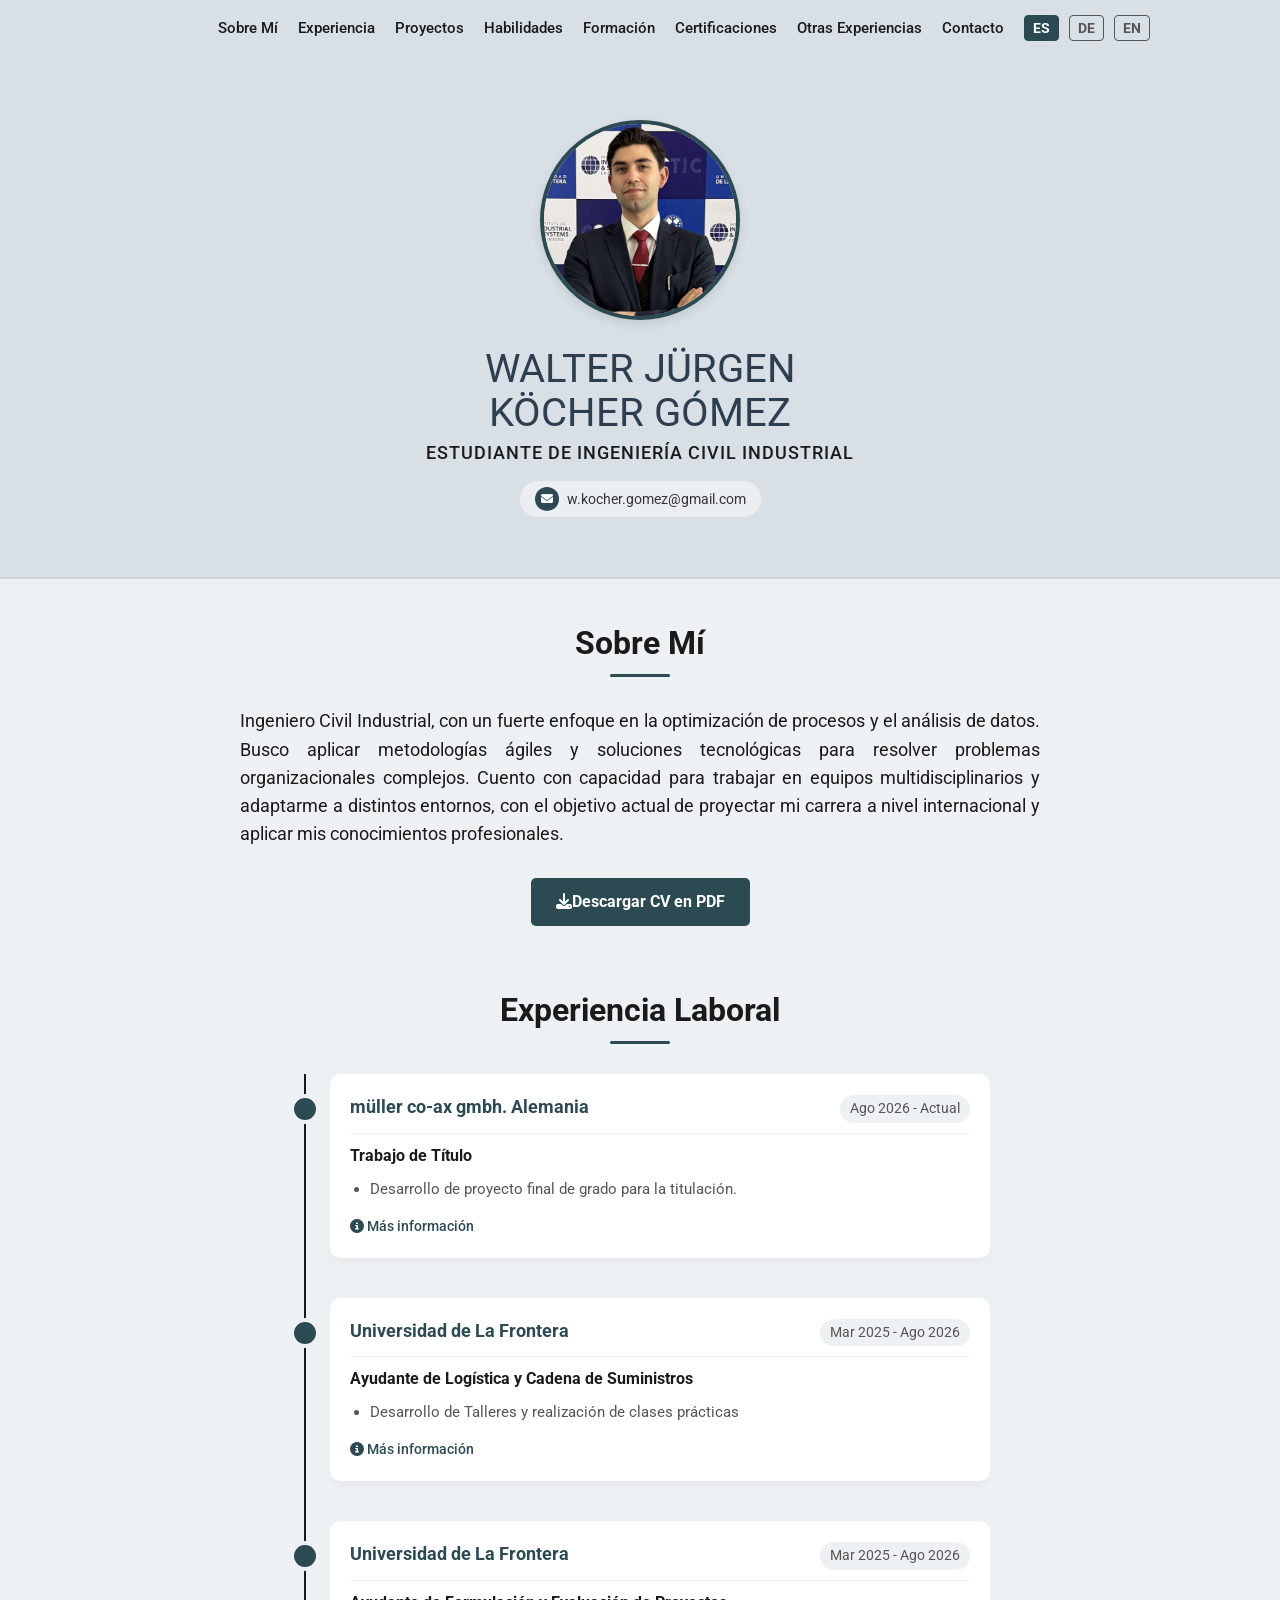
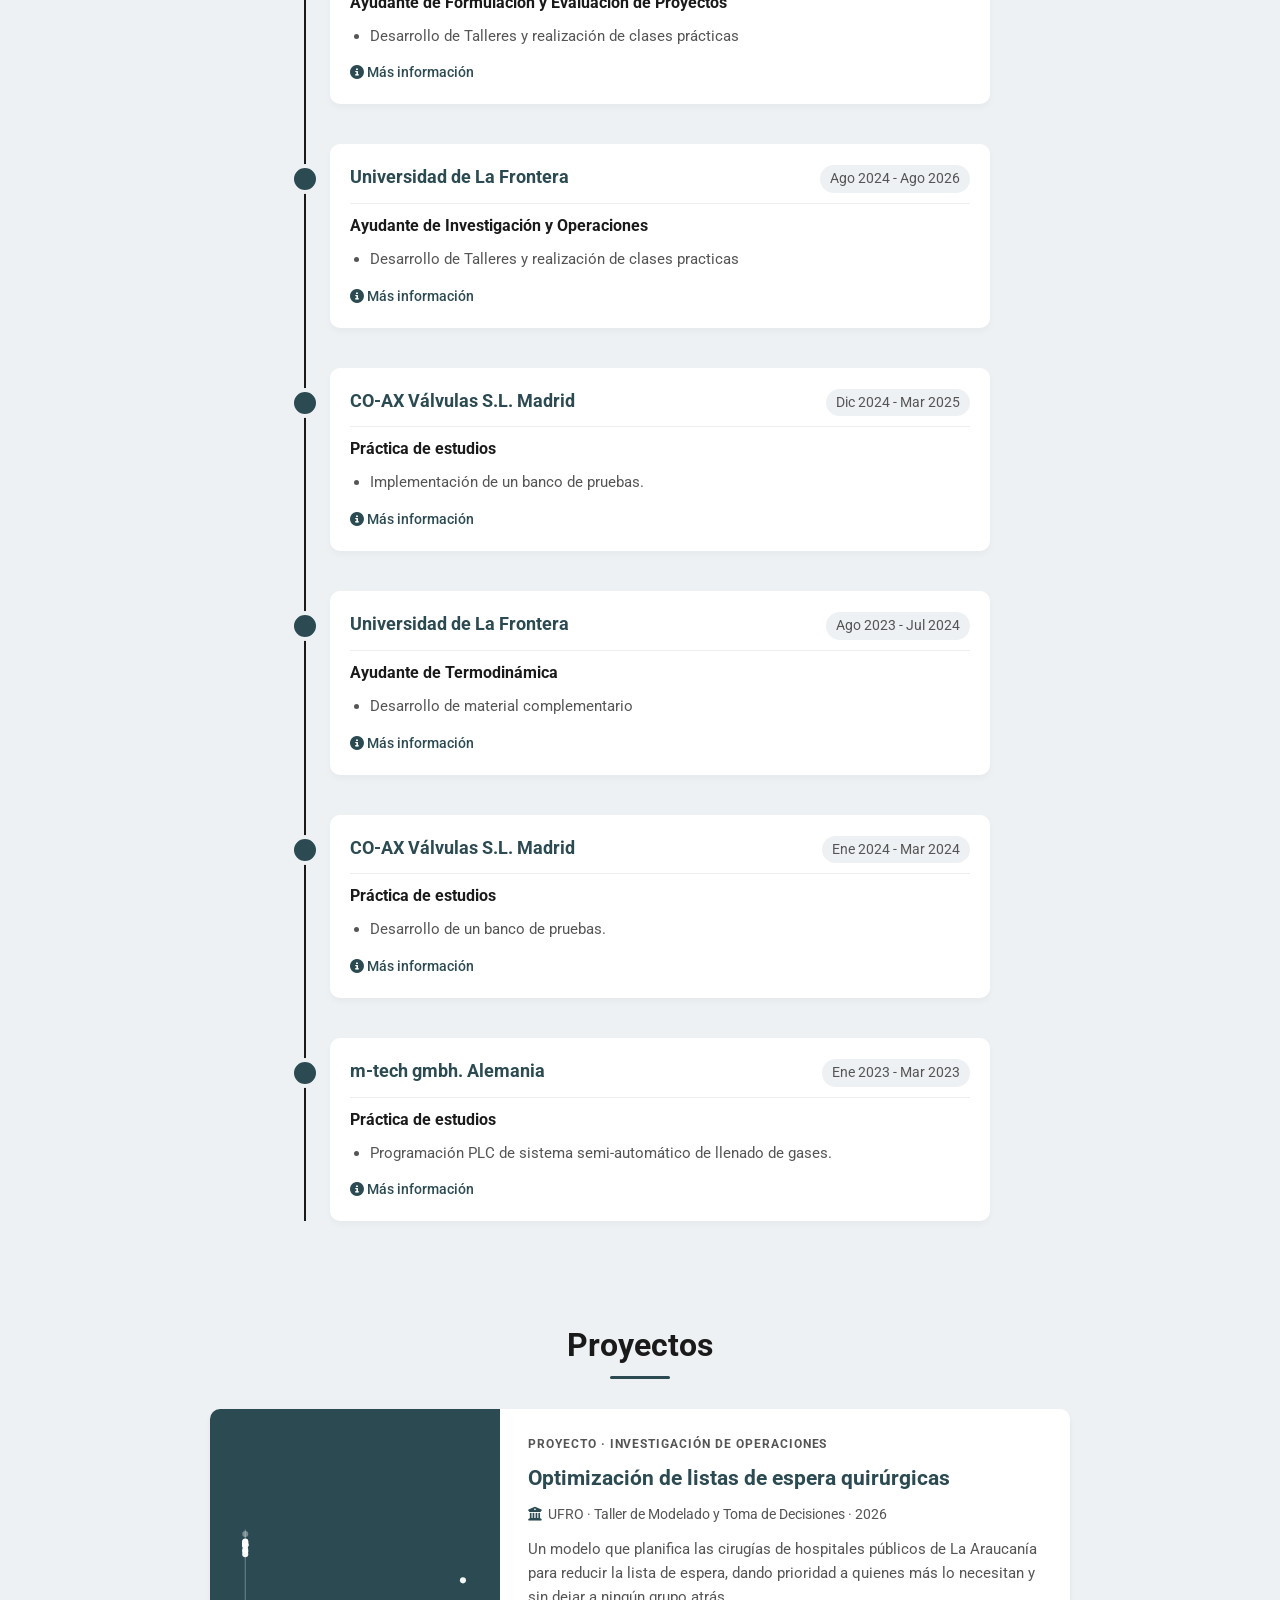
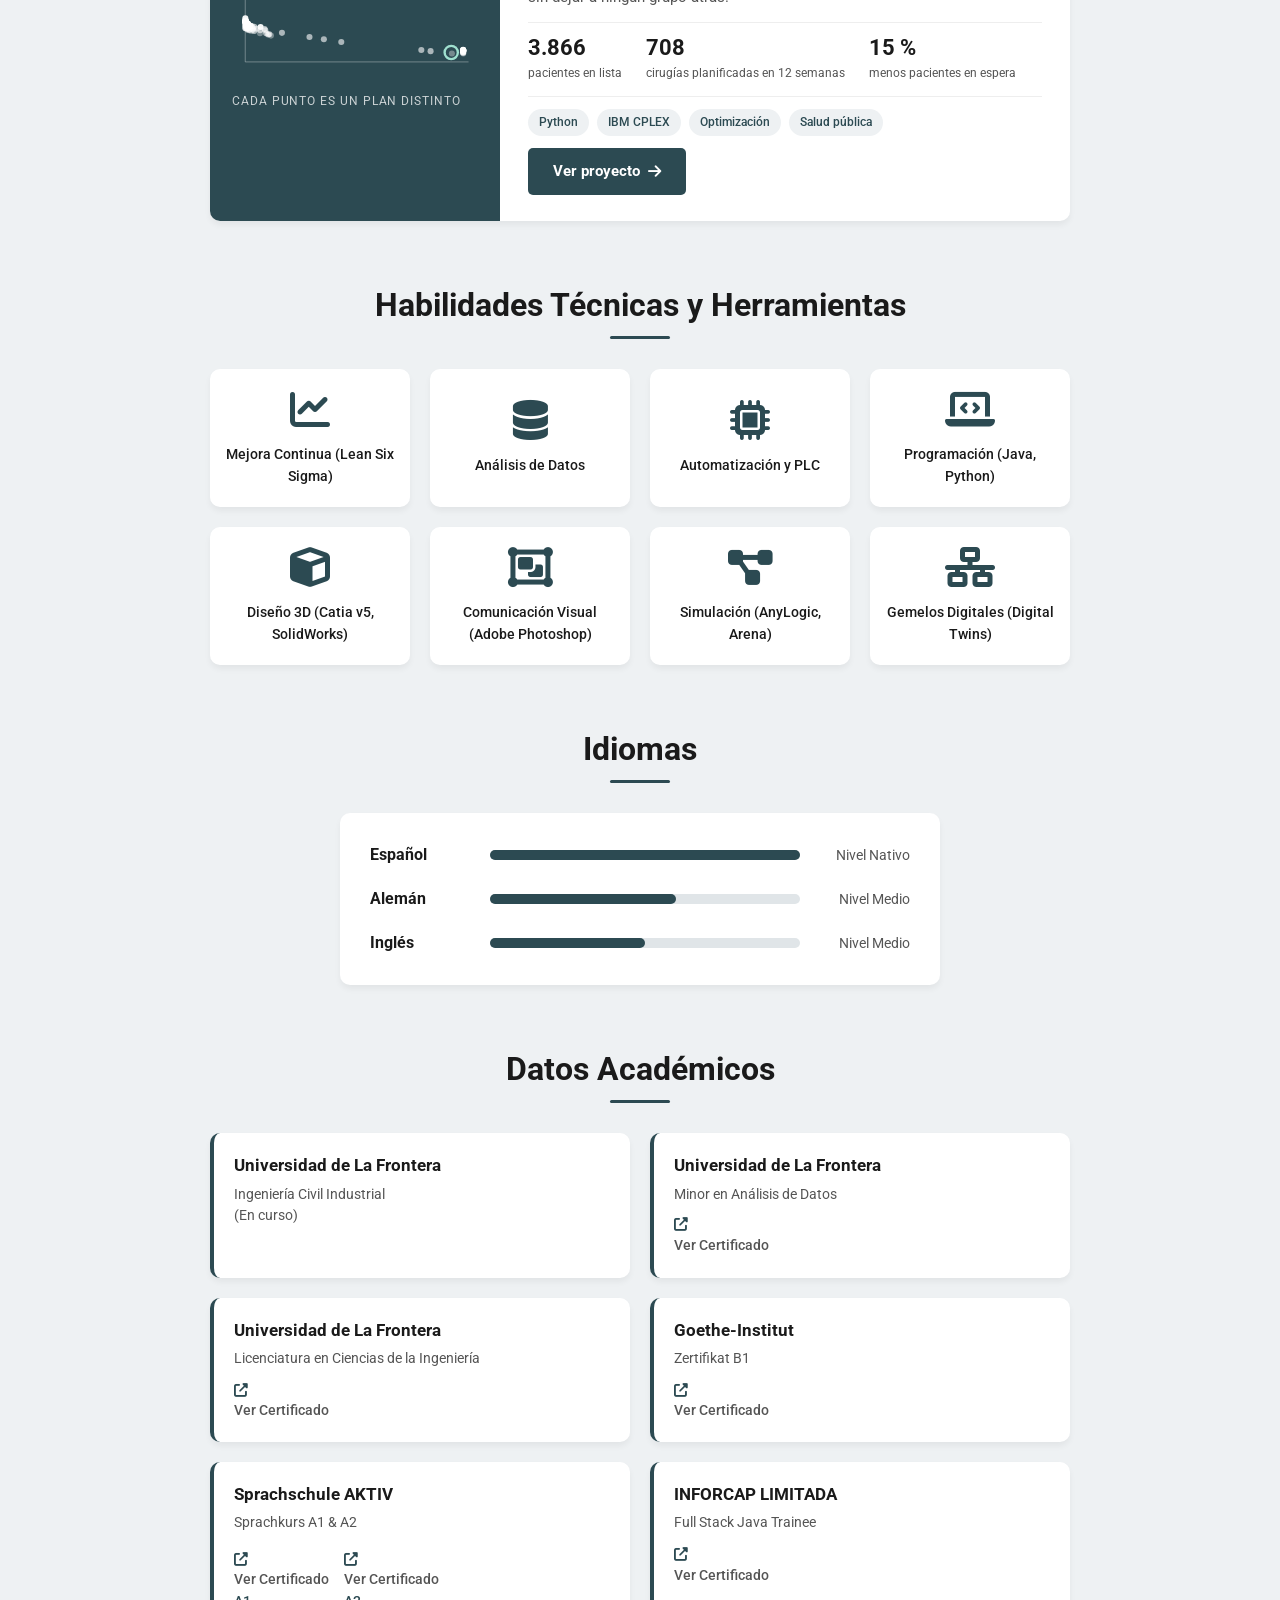
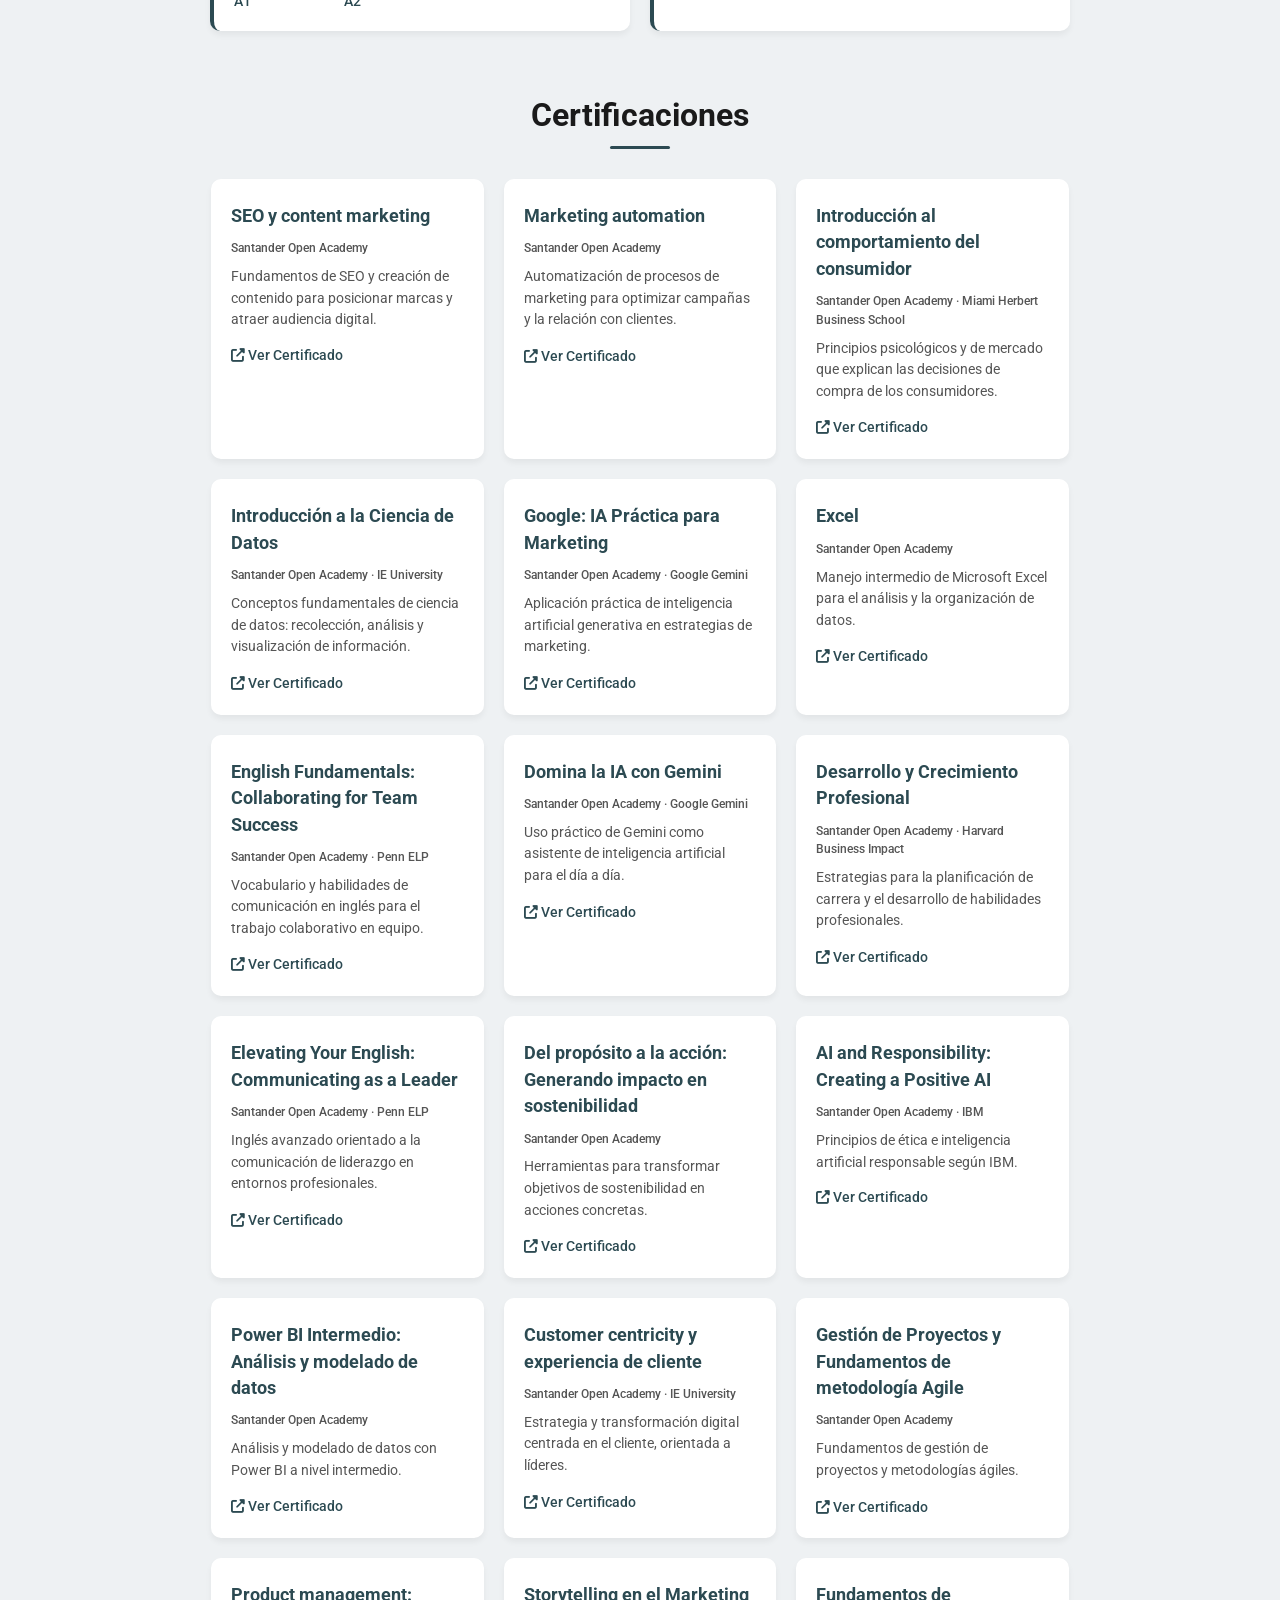
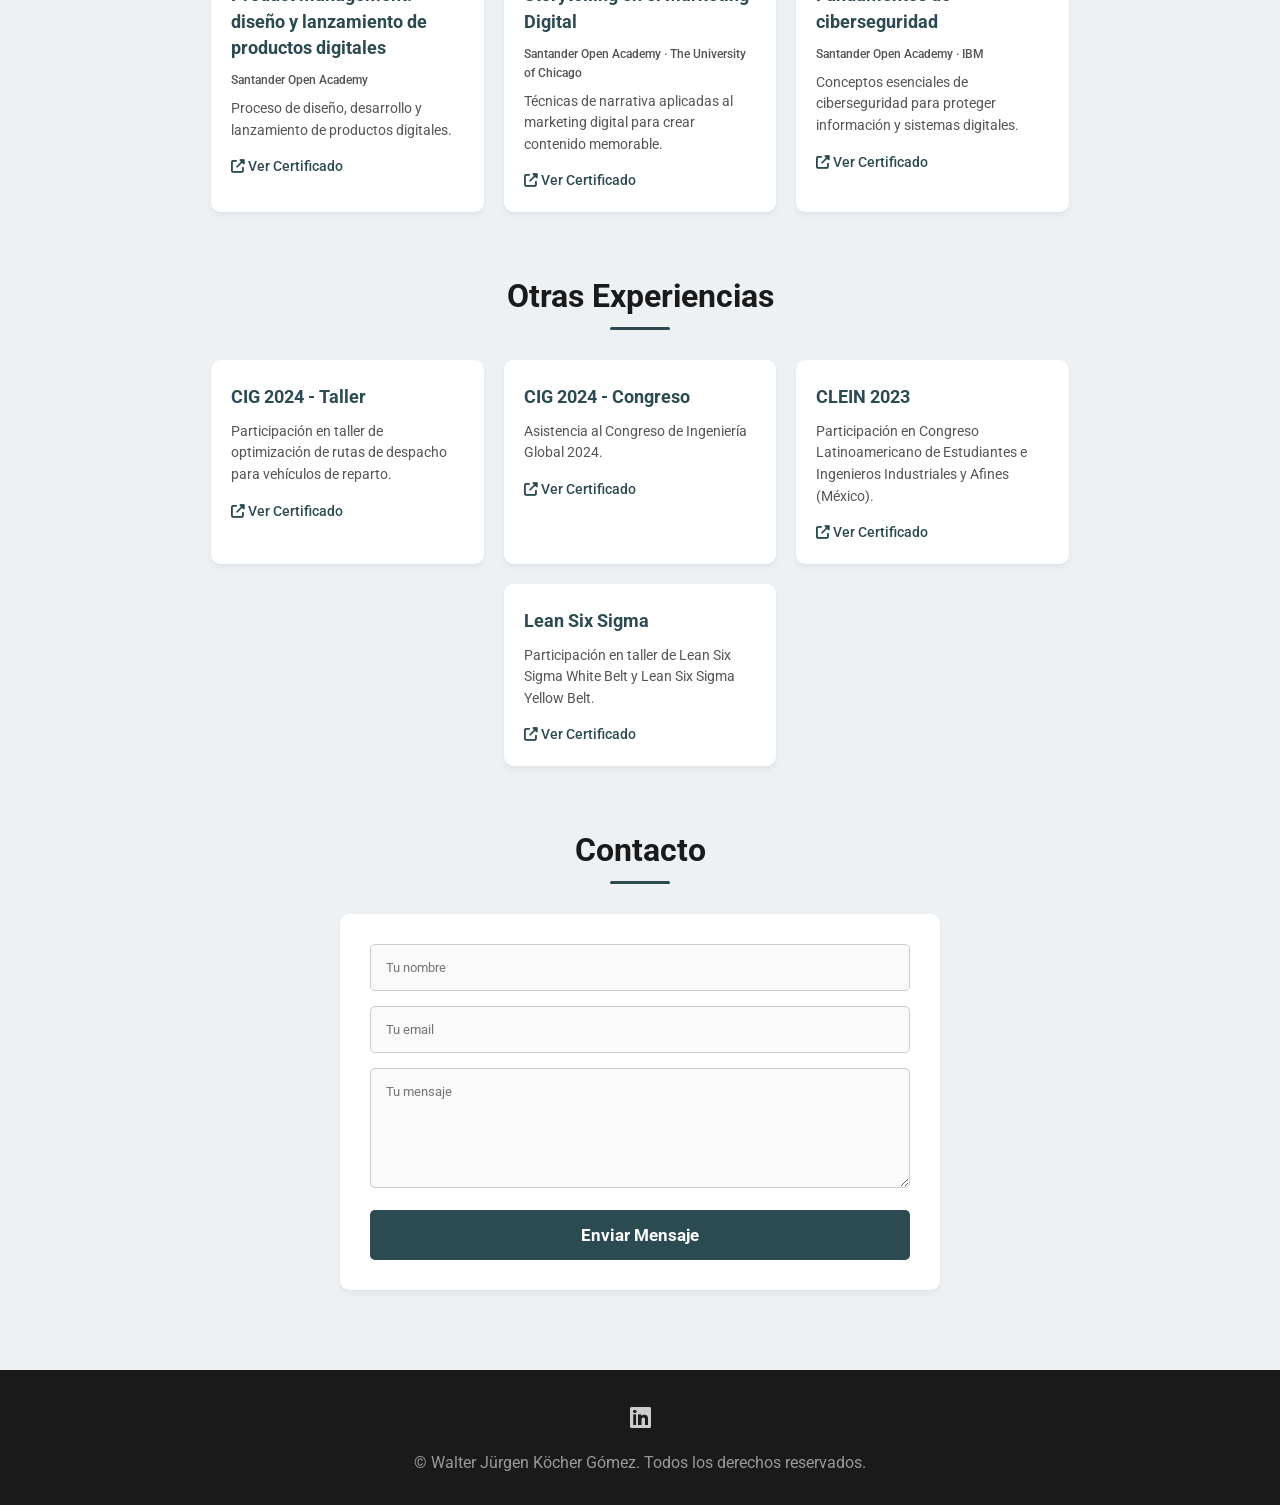
==== commit 650b7da4: "Simplifica la página del proyecto de listas de espera - Lenguaje claro para público general, sin jer" ====
--- a/index.html
+++ b/index.html
@@ -181,29 +181,29 @@
             <!-- Proyecto: Listas de espera quirúrgicas -->
             <article class="project-feature">
                 <a href="proyecto-listas-espera.html" class="project-visual" aria-label="Ver proyecto" style="text-decoration:none;">
-                    <svg viewBox="0 0 260 170" role="img" aria-label="Frontera de Pareto: 105 políticas de costo versus espera">
+                    <svg viewBox="0 0 260 170" role="img" aria-label="Gráfico decorativo: cada punto es un plan distinto">
                         <line x1="14" y1="150" x2="250" y2="150" stroke="#ffffff" stroke-opacity="0.35"/>
                         <line x1="14" y1="10" x2="14" y2="150" stroke="#ffffff" stroke-opacity="0.35"/>
                         <circle cx="244.1" cy="63.8" r="3.2" fill="#ffffff" fill-opacity="0.95"/><circle cx="244.5" cy="138.4" r="3.2" fill="#ffffff" fill-opacity="0.95"/><circle cx="244.4" cy="137.8" r="3.2" fill="#ffffff" fill-opacity="0.95"/><circle cx="244.5" cy="138.2" r="3.2" fill="#ffffff" fill-opacity="0.95"/><circle cx="244.5" cy="138.2" r="3.2" fill="#ffffff" fill-opacity="0.95"/><circle cx="244.2" cy="138.3" r="3.2" fill="#ffffff" fill-opacity="0.95"/><circle cx="244.4" cy="137.5" r="3.2" fill="#ffffff" fill-opacity="0.95"/><circle cx="244.3" cy="137.1" r="3.2" fill="#ffffff" fill-opacity="0.95"/><circle cx="244.3" cy="137.8" r="3.2" fill="#ffffff" fill-opacity="0.6"/><circle cx="244.3" cy="139.0" r="3.2" fill="#ffffff" fill-opacity="0.6"/><circle cx="244.3" cy="139.6" r="3.2" fill="#ffffff" fill-opacity="0.6"/><circle cx="244.1" cy="140.1" r="3.2" fill="#ffffff" fill-opacity="0.6"/><circle cx="244.4" cy="140.4" r="3.2" fill="#ffffff" fill-opacity="0.6"/><circle cx="244.4" cy="141.2" r="3.2" fill="#ffffff" fill-opacity="0.35"/><circle cx="14.0" cy="22.7" r="3.2" fill="#ffffff" fill-opacity="0.95"/><circle cx="15.8" cy="109.7" r="3.2" fill="#ffffff" fill-opacity="0.95"/><circle cx="19.7" cy="111.8" r="3.2" fill="#ffffff" fill-opacity="0.95"/><circle cx="30.2" cy="113.1" r="3.2" fill="#ffffff" fill-opacity="0.95"/><circle cx="34.4" cy="115.3" r="3.2" fill="#ffffff" fill-opacity="0.6"/><circle cx="35.2" cy="116.6" r="3.2" fill="#ffffff" fill-opacity="0.6"/><circle cx="52.8" cy="119.3" r="3.2" fill="#ffffff" fill-opacity="0.6"/><circle cx="81.9" cy="123.7" r="3.2" fill="#ffffff" fill-opacity="0.6"/><circle cx="97.1" cy="126.0" r="3.2" fill="#ffffff" fill-opacity="0.6"/><circle cx="115.5" cy="128.9" r="3.2" fill="#ffffff" fill-opacity="0.6"/><circle cx="200.1" cy="137.4" r="3.2" fill="#ffffff" fill-opacity="0.6"/><circle cx="209.9" cy="138.6" r="3.2" fill="#ffffff" fill-opacity="0.6"/><circle cx="232.4" cy="141.2" r="3.2" fill="#ffffff" fill-opacity="0.35"/><circle cx="14.0" cy="31.6" r="3.2" fill="#ffffff" fill-opacity="0.95"/><circle cx="14.3" cy="107.8" r="3.2" fill="#ffffff" fill-opacity="0.95"/><circle cx="16.7" cy="109.8" r="3.2" fill="#ffffff" fill-opacity="0.95"/><circle cx="17.1" cy="109.8" r="3.2" fill="#ffffff" fill-opacity="0.6"/><circle cx="21.1" cy="112.4" r="3.2" fill="#ffffff" fill-opacity="0.6"/><circle cx="23.5" cy="112.9" r="3.2" fill="#ffffff" fill-opacity="0.6"/><circle cx="26.3" cy="114.9" r="3.2" fill="#ffffff" fill-opacity="0.6"/><circle cx="29.8" cy="116.4" r="3.2" fill="#ffffff" fill-opacity="0.6"/><circle cx="36.1" cy="119.7" r="3.2" fill="#ffffff" fill-opacity="0.6"/><circle cx="39.4" cy="120.7" r="3.2" fill="#ffffff" fill-opacity="0.6"/><circle cx="38.2" cy="121.1" r="3.2" fill="#ffffff" fill-opacity="0.6"/><circle cx="41.2" cy="122.2" r="3.2" fill="#ffffff" fill-opacity="0.35"/><circle cx="14.0" cy="23.3" r="3.2" fill="#ffffff" fill-opacity="0.95"/><circle cx="14.1" cy="107.6" r="3.2" fill="#ffffff" fill-opacity="0.95"/><circle cx="15.0" cy="107.0" r="3.2" fill="#ffffff" fill-opacity="0.95"/><circle cx="16.2" cy="109.8" r="3.2" fill="#ffffff" fill-opacity="0.6"/><circle cx="17.2" cy="110.5" r="3.2" fill="#ffffff" fill-opacity="0.6"/><circle cx="17.6" cy="111.2" r="3.2" fill="#ffffff" fill-opacity="0.6"/><circle cx="19.1" cy="112.5" r="3.2" fill="#ffffff" fill-opacity="0.6"/><circle cx="22.1" cy="114.5" r="3.2" fill="#ffffff" fill-opacity="0.6"/><circle cx="21.9" cy="116.0" r="3.2" fill="#ffffff" fill-opacity="0.6"/><circle cx="23.5" cy="117.4" r="3.2" fill="#ffffff" fill-opacity="0.6"/><circle cx="29.6" cy="119.7" r="3.2" fill="#ffffff" fill-opacity="0.35"/><circle cx="14.0" cy="33.4" r="3.2" fill="#ffffff" fill-opacity="0.95"/><circle cx="14.1" cy="107.2" r="3.2" fill="#ffffff" fill-opacity="0.95"/><circle cx="14.5" cy="106.6" r="3.2" fill="#ffffff" fill-opacity="0.95"/><circle cx="16.2" cy="109.4" r="3.2" fill="#ffffff" fill-opacity="0.95"/><circle cx="16.0" cy="110.0" r="3.2" fill="#ffffff" fill-opacity="0.6"/><circle cx="16.1" cy="111.2" r="3.2" fill="#ffffff" fill-opacity="0.6"/><circle cx="18.3" cy="113.4" r="3.2" fill="#ffffff" fill-opacity="0.6"/><circle cx="16.6" cy="113.6" r="3.2" fill="#ffffff" fill-opacity="0.6"/><circle cx="18.7" cy="116.0" r="3.2" fill="#ffffff" fill-opacity="0.6"/><circle cx="20.4" cy="117.2" r="3.2" fill="#ffffff" fill-opacity="0.35"/><circle cx="14.0" cy="26.1" r="3.2" fill="#ffffff" fill-opacity="0.95"/><circle cx="14.0" cy="107.2" r="3.2" fill="#ffffff" fill-opacity="0.95"/><circle cx="14.6" cy="107.4" r="3.2" fill="#ffffff" fill-opacity="0.6"/><circle cx="15.5" cy="109.7" r="3.2" fill="#ffffff" fill-opacity="0.6"/><circle cx="16.7" cy="110.6" r="3.2" fill="#ffffff" fill-opacity="0.6"/><circle cx="16.4" cy="112.2" r="3.2" fill="#ffffff" fill-opacity="0.6"/><circle cx="16.2" cy="113.9" r="3.2" fill="#ffffff" fill-opacity="0.6"/><circle cx="16.7" cy="114.8" r="3.2" fill="#ffffff" fill-opacity="0.6"/><circle cx="17.9" cy="116.6" r="3.2" fill="#ffffff" fill-opacity="0.35"/><circle cx="14.0" cy="26.7" r="3.2" fill="#ffffff" fill-opacity="0.95"/><circle cx="14.0" cy="106.5" r="3.2" fill="#ffffff" fill-opacity="0.95"/><circle cx="15.0" cy="107.9" r="3.2" fill="#ffffff" fill-opacity="0.95"/><circle cx="15.0" cy="109.2" r="3.2" fill="#ffffff" fill-opacity="0.6"/><circle cx="15.2" cy="110.2" r="3.2" fill="#ffffff" fill-opacity="0.6"/><circle cx="15.4" cy="112.6" r="3.2" fill="#ffffff" fill-opacity="0.6"/><circle cx="16.2" cy="114.8" r="3.2" fill="#ffffff" fill-opacity="0.6"/><circle cx="17.0" cy="116.3" r="3.2" fill="#ffffff" fill-opacity="0.35"/><circle cx="14.0" cy="26.7" r="3.2" fill="#ffffff" fill-opacity="0.95"/><circle cx="14.0" cy="106.7" r="3.2" fill="#ffffff" fill-opacity="0.95"/><circle cx="14.5" cy="107.9" r="3.2" fill="#ffffff" fill-opacity="0.95"/><circle cx="14.3" cy="109.3" r="3.2" fill="#ffffff" fill-opacity="0.6"/><circle cx="14.8" cy="111.2" r="3.2" fill="#ffffff" fill-opacity="0.6"/><circle cx="15.5" cy="113.4" r="3.2" fill="#ffffff" fill-opacity="0.6"/><circle cx="15.9" cy="115.5" r="3.2" fill="#ffffff" fill-opacity="0.35"/><circle cx="14.0" cy="25.8" r="3.2" fill="#ffffff" fill-opacity="0.95"/><circle cx="14.3" cy="107.7" r="3.2" fill="#ffffff" fill-opacity="0.95"/><circle cx="14.7" cy="108.7" r="3.2" fill="#ffffff" fill-opacity="0.6"/><circle cx="14.5" cy="110.8" r="3.2" fill="#ffffff" fill-opacity="0.6"/><circle cx="14.5" cy="112.2" r="3.2" fill="#ffffff" fill-opacity="0.6"/><circle cx="14.9" cy="114.4" r="3.2" fill="#ffffff" fill-opacity="0.35"/><circle cx="14.0" cy="24.6" r="3.2" fill="#ffffff" fill-opacity="0.95"/><circle cx="14.1" cy="103.9" r="3.2" fill="#ffffff" fill-opacity="0.95"/><circle cx="14.6" cy="109.7" r="3.2" fill="#ffffff" fill-opacity="0.6"/><circle cx="14.2" cy="112.1" r="3.2" fill="#ffffff" fill-opacity="0.6"/><circle cx="14.4" cy="114.3" r="3.2" fill="#ffffff" fill-opacity="0.35"/><circle cx="14.0" cy="36.2" r="3.2" fill="#ffffff" fill-opacity="0.95"/><circle cx="14.3" cy="107.7" r="3.2" fill="#ffffff" fill-opacity="0.95"/><circle cx="14.3" cy="111.2" r="3.2" fill="#ffffff" fill-opacity="0.6"/><circle cx="14.3" cy="114.4" r="3.2" fill="#ffffff" fill-opacity="0.35"/><circle cx="14.0" cy="27.2" r="3.2" fill="#ffffff" fill-opacity="0.95"/><circle cx="14.1" cy="108.8" r="3.2" fill="#ffffff" fill-opacity="0.6"/><circle cx="14.1" cy="114.2" r="3.2" fill="#ffffff" fill-opacity="0.35"/><circle cx="14.0" cy="25.5" r="3.2" fill="#ffffff" fill-opacity="0.95"/><circle cx="14.1" cy="114.2" r="3.2" fill="#ffffff" fill-opacity="0.35"/><circle cx="14.0" cy="14.9" r="3.2" fill="#ffffff" fill-opacity="0.35"/>
                         <circle cx="231.7" cy="140.0" r="7" fill="none" stroke="#9fe0cf" stroke-width="2.5"/>
                     </svg>
-                    <span class="project-visual-caption" data-key="proj1_visual">Frontera de Pareto · 105 políticas</span>
+                    <span class="project-visual-caption" data-key="proj1_visual">Cada punto es un plan distinto</span>
                 </a>
                 <div class="project-body">
-                    <span class="project-kicker" data-key="proj1_kicker">Investigación de Operaciones · Salud pública</span>
-                    <h4 data-key="proj1_name">Optimización estocástica de listas de espera quirúrgicas</h4>
+                    <span class="project-kicker" data-key="proj1_kicker">Proyecto · Investigación de Operaciones</span>
+                    <h4 data-key="proj1_name">Optimización de listas de espera quirúrgicas</h4>
                     <span class="project-meta-line"><i class="fas fa-university"></i><span data-key="proj1_meta">UFRO · Taller de Modelado y Toma de Decisiones · 2026</span></span>
-                    <p data-key="proj1_desc">Modelo MILP estocástico de dos etapas que decide cuántas cirugías programar en cada hospital público y cuántos pacientes derivar al sector privado, equilibrando costo, tiempo de espera y equidad en la red pública de La Araucanía.</p>
+                    <p data-key="proj1_desc">Un modelo que planifica las cirugías de hospitales públicos de La Araucanía para reducir la lista de espera, dando prioridad a quienes más lo necesitan y sin dejar a ningún grupo atrás.</p>
                     <div class="project-kpis">
                         <div class="project-kpi"><strong data-key="proj1_kpi1_v">3.866</strong><span data-key="proj1_kpi1">pacientes en lista</span></div>
-                        <div class="project-kpi"><strong>708</strong><span data-key="proj1_kpi2">cirugías agendadas en 12 semanas</span></div>
-                        <div class="project-kpi"><strong>105</strong><span data-key="proj1_kpi3">políticas evaluadas</span></div>
+                        <div class="project-kpi"><strong>708</strong><span data-key="proj1_kpi2">cirugías planificadas en 12 semanas</span></div>
+                        <div class="project-kpi"><strong data-key="proj1_kpi3_v">15 %</strong><span data-key="proj1_kpi3">menos pacientes en espera</span></div>
                     </div>
                     <div class="tag-list">
                         <span class="tag">Python</span>
-                        <span class="tag">DOcplex · IBM CPLEX</span>
-                        <span class="tag" data-key="tag_stoch_milp">MILP estocástico</span>
-                        <span class="tag" data-key="tag_multiobj">Optimización multiobjetivo</span>
+                        <span class="tag">IBM CPLEX</span>
+                        <span class="tag" data-key="tag_opt">Optimización</span>
+                        <span class="tag" data-key="tag_health">Salud pública</span>
                     </div>
                     <a href="proyecto-listas-espera.html" class="btn-primary"><span data-key="btn_view_project">Ver proyecto</span> <i class="fas fa-arrow-right"></i></a>
                 </div>
--- a/styles.css
+++ b/styles.css
@@ -687,11 +687,11 @@
 }
 
 /* =========================================================
-   PROYECTOS (tarjeta en el índice + páginas de proyecto)
+   PROYECTOS (tarjeta en el índice + página de proyecto)
    ========================================================= */
 .project-feature {
     background: var(--white);
-    border-radius: 12px;
+    border-radius: 10px;
     box-shadow: 0 4px 6px rgba(0,0,0,0.05);
     overflow: hidden;
     display: grid;
@@ -700,8 +700,8 @@
     opacity: 0;
 }
 .project-feature:hover {
-    transform: translateY(-4px);
-    box-shadow: 0 10px 24px rgba(0,0,0,0.10);
+    transform: translateY(-5px);
+    box-shadow: 0 6px 15px rgba(0,0,0,0.1);
 }
 .project-visual {
     background: var(--accent-color);
@@ -742,10 +742,7 @@
     color: var(--text-muted);
     line-height: 1.6;
 }
-.project-meta-line {
-    font-size: 0.85rem;
-    color: var(--text-muted);
-}
+.project-meta-line { font-size: 0.85rem; color: var(--text-muted); }
 .project-meta-line i { color: var(--accent-color); margin-right: 6px; }
 .project-kpis {
     display: flex;
@@ -762,15 +759,8 @@
     color: var(--text-dark);
     line-height: 1.15;
 }
-.project-kpi span {
-    font-size: 0.78rem;
-    color: var(--text-muted);
-}
-.tag-list {
-    display: flex;
-    flex-wrap: wrap;
-    gap: 8px;
-}
+.project-kpi span { font-size: 0.78rem; color: var(--text-muted); }
+.tag-list { display: flex; flex-wrap: wrap; gap: 8px; }
 .tag {
     background: var(--bg-body);
     color: var(--accent-color);
@@ -786,109 +776,62 @@
     gap: 8px;
     background: var(--accent-color);
     color: var(--white);
-    padding: 10px 20px;
+    padding: 12px 25px;
     border-radius: 5px;
     text-decoration: none;
-    font-weight: 700;
-    font-size: 0.9rem;
+    font-weight: bold;
+    font-size: 0.95rem;
     transition: var(--transition);
 }
 .btn-primary:hover {
     background: #1e3338;
-    transform: translateY(-2px);
+    transform: translateY(-3px);
     box-shadow: 0 4px 6px rgba(0,0,0,0.2);
 }
 
-/* ---- Página de proyecto ---- */
-.pj-page { gap: 28px; }
-.pj-page h3 { margin-bottom: 10px; line-height: 1.25; }
-.pj-hero {
-    background: var(--white);
-    border-radius: 12px;
-    padding: 30px 32px;
-    box-shadow: 0 4px 6px rgba(0,0,0,0.05);
-    border-top: 4px solid var(--accent-color);
-}
-.pj-lead {
-    font-size: 1.08rem;
-    color: var(--text-dark);
-    line-height: 1.65;
-}
-.pj-meta {
-    display: flex;
-    flex-wrap: wrap;
-    gap: 10px 22px;
-    margin: 18px 0;
-    font-size: 0.9rem;
-    color: var(--text-muted);
-}
-.pj-meta i { color: var(--accent-color); margin-right: 6px; }
-.pj-stats {
-    display: grid;
-    grid-template-columns: repeat(4, 1fr);
-    gap: 16px;
-}
-.pj-stat {
-    background: var(--white);
-    border-radius: 10px;
-    padding: 18px 18px 16px;
-    box-shadow: 0 4px 6px rgba(0,0,0,0.05);
-    border-left: 4px solid var(--accent-color);
-}
-.pj-stat strong {
-    display: block;
-    font-size: 1.85rem;
+/* ---- Página de proyecto (mismo estilo que las páginas de experiencia) ---- */
+.pj-page { gap: 30px; }
+.pj-page .timeline-item { margin-bottom: 0; }
+.pj-sub {
+    margin-top: 15px;
+    color: var(--accent-color);
+    font-size: 1.15rem;
+}
+.pj-sub-first { margin-top: 0; padding-bottom: 10px; border-bottom: 1px solid #eee; margin-bottom: 5px; }
+.pj-sub i { margin-right: 6px; }
+.pj-text {
+    margin-top: 15px;
+    color: var(--text-muted);
+    line-height: 1.6;
+}
+.pj-question {
+    color: var(--accent-color);
+    font-weight: 500;
+    font-size: 1.05rem;
+    border-left: 3px solid var(--accent-color);
+    padding-left: 14px;
+}
+.pj-figures { grid-template-columns: repeat(3, 1fr); }
+.pj-figure {
+    font-size: 2rem;
     font-weight: 700;
     color: var(--text-dark);
     line-height: 1.1;
     margin-bottom: 6px;
 }
-.pj-stat span {
-    font-size: 0.85rem;
-    color: var(--text-muted);
-    line-height: 1.4;
-    display: block;
-}
-.pj-block {
-    background: var(--white);
-    border-radius: 12px;
-    padding: 30px 32px;
-    box-shadow: 0 4px 6px rgba(0,0,0,0.05);
-}
-.pj-block h4 {
-    font-size: 1.35rem;
-    color: var(--accent-color);
-    margin-bottom: 16px;
-    display: flex;
-    align-items: center;
-    gap: 12px;
-}
-.pj-num {
-    font-size: 0.8rem;
-    font-weight: 700;
-    color: var(--white);
-    background: var(--accent-color);
-    border-radius: 6px;
-    padding: 3px 8px;
-    letter-spacing: 0.04em;
-}
-.pj-block p {
-    color: var(--text-muted);
-    line-height: 1.7;
-    margin-bottom: 14px;
-}
-.pj-block p:last-child { margin-bottom: 0; }
+.pj-figures .skill-card i { margin-bottom: 10px; font-size: 2rem; }
 .pj-cards {
     display: grid;
-    grid-template-columns: repeat(auto-fit, minmax(220px, 1fr));
+    grid-template-columns: repeat(auto-fit, minmax(200px, 1fr));
     gap: 14px;
-    margin: 18px 0;
+    margin-top: 18px;
 }
 .pj-card {
     background: var(--bg-body);
     border-radius: 8px;
     padding: 16px 18px;
 }
+.pj-card.is-accent { background: rgba(44, 74, 82, 0.08); border-left: 4px solid var(--accent-color); }
 .pj-card h5 {
     font-size: 1rem;
     color: var(--text-dark);
@@ -897,70 +840,27 @@
     align-items: baseline;
     gap: 8px;
 }
-.pj-card p { font-size: 0.9rem; margin: 0; text-align: left !important; line-height: 1.55; }
-.pj-z {
-    font-family: Georgia, 'Times New Roman', serif;
-    font-style: italic;
-    color: var(--accent-color);
-    font-size: 1.15rem;
-}
-.pj-card i.fas { color: var(--accent-color); margin-right: 2px; }
-
-/* Diagrama de dos etapas */
-.pj-flow {
-    display: grid;
-    grid-template-columns: 1fr 28px 1.15fr 28px 1fr;
-    align-items: stretch;
-    gap: 8px;
-    margin: 20px 0;
-}
-.pj-flow-step {
-    border: 1px solid #dfe5e8;
-    border-radius: 10px;
-    padding: 16px;
-    background: var(--white);
-}
-.pj-flow-step.is-scen { background: var(--bg-body); border-style: dashed; }
-.pj-flow-step h5 { font-size: 0.95rem; color: var(--accent-color); margin-bottom: 6px; }
-.pj-flow-step p { font-size: 0.85rem; margin: 0; text-align: left !important; line-height: 1.5; }
-.pj-flow-arrow {
-    display: flex;
-    align-items: center;
-    justify-content: center;
-    color: var(--accent-color);
-    font-size: 1.1rem;
-}
-.pj-scen-list { display: flex; flex-direction: column; gap: 6px; margin: 8px 0; }
-.pj-scen {
-    display: flex;
-    justify-content: space-between;
-    font-size: 0.85rem;
-    background: var(--white);
-    border-radius: 6px;
-    padding: 5px 10px;
-    font-variant-numeric: tabular-nums;
-}
-.pj-scen b { color: var(--text-dark); font-weight: 500; }
+.pj-card h5 i { color: var(--accent-color); }
+.pj-card p { font-size: 0.9rem; color: var(--text-muted); line-height: 1.55; text-align: left !important; }
 
 /* Gráfico de barras */
 .pj-chart-title {
     font-size: 0.95rem;
     font-weight: 700;
     color: var(--text-dark);
-    margin: 22px 0 14px;
-}
+    margin: 24px 0 14px;
+}
+.pj-chart { position: relative; }
 .pj-bars { display: flex; flex-direction: column; gap: 12px; }
 .pj-bar-row {
     display: grid;
-    grid-template-columns: 190px 1fr 64px;
+    grid-template-columns: 170px 1fr 52px;
     align-items: center;
     gap: 12px;
-    cursor: default;
     padding: 4px 0;
-    border-radius: 6px;
 }
 .pj-bar-label { font-size: 0.9rem; color: var(--text-dark); }
-.pj-bar-track { height: 14px; position: relative; border-left: 1px solid #c3c2b7; }
+.pj-bar-track { height: 14px; border-left: 1px solid #c3c2b7; }
 .pj-bar-fill {
     height: 100%;
     width: 0;
@@ -969,33 +869,7 @@
     transition: width 1.2s ease-out;
 }
 .pj-bar-row:hover .pj-bar-fill { background: #1e3338; }
-.pj-bar-value { font-size: 0.9rem; font-weight: 700; color: var(--text-dark); font-variant-numeric: tabular-nums; text-align: right; }
-
-/* Dispersión (frontera de Pareto) */
-.pj-legend {
-    display: flex;
-    flex-wrap: wrap;
-    gap: 8px 18px;
-    font-size: 0.82rem;
-    color: var(--text-muted);
-    margin: 18px 0 6px;
-}
-.pj-legend span { display: inline-flex; align-items: center; gap: 7px; }
-.pj-dot { width: 10px; height: 10px; border-radius: 50%; display: inline-block; }
-.pj-dot.is-chosen { background: var(--white); border: 3px solid var(--text-dark); width: 13px; height: 13px; }
-.pj-chart { position: relative; }
-.pj-chart svg { width: 100%; height: auto; display: block; overflow: visible; }
-.pj-axis-y {
-    font-size: 0.8rem;
-    color: var(--text-muted);
-    margin-bottom: 4px;
-}
-.pj-axis-x {
-    font-size: 0.8rem;
-    color: var(--text-muted);
-    text-align: right;
-    margin-top: 2px;
-}
+.pj-bar-value { font-size: 0.95rem; font-weight: 700; color: var(--text-dark); text-align: right; }
 .pj-tooltip {
     position: absolute;
     pointer-events: none;
@@ -1012,91 +886,10 @@
     box-shadow: 0 4px 12px rgba(0,0,0,0.2);
 }
 .pj-tooltip.is-on { opacity: 1; }
-.pj-tooltip b { font-weight: 700; }
 .pj-tooltip .muted { color: #b9c3c7; }
 
-/* Tabla de políticas */
-.pj-table-wrap { overflow-x: auto; margin: 22px 0 16px; }
-.pj-table { width: 100%; border-collapse: collapse; font-size: 0.9rem; min-width: 520px; }
-.pj-table th {
-    text-align: right;
-    color: var(--text-muted);
-    font-weight: 500;
-    font-size: 0.8rem;
-    padding: 8px 10px;
-    border-bottom: 2px solid #e1e6e9;
-}
-.pj-table td {
-    padding: 11px 10px;
-    border-bottom: 1px solid #eef1f3;
-    text-align: right;
-    font-variant-numeric: tabular-nums;
-    color: var(--text-dark);
-}
-.pj-table th:first-child, .pj-table td:first-child { text-align: left; }
-.pj-table td small { color: var(--text-muted); font-size: 0.78rem; display: block; }
-.pj-table tr.is-chosen td { background: rgba(44, 74, 82, 0.07); font-weight: 700; }
-.pj-table tr.is-chosen td:first-child { border-left: 3px solid var(--accent-color); }
-
-/* Pasos */
-.pj-steps {
-    display: grid;
-    grid-template-columns: repeat(3, 1fr);
-    gap: 14px;
-    margin-top: 18px;
-    counter-reset: pjstep;
-}
-.pj-step {
-    background: var(--bg-body);
-    border-radius: 8px;
-    padding: 16px 18px;
-    position: relative;
-}
-.pj-step-n {
-    width: 28px;
-    height: 28px;
-    border-radius: 50%;
-    background: var(--accent-color);
-    color: var(--white);
-    font-weight: 700;
-    font-size: 0.85rem;
-    display: inline-flex;
-    align-items: center;
-    justify-content: center;
-    margin-bottom: 10px;
-}
-.pj-step h5 { font-size: 1rem; margin-bottom: 6px; color: var(--text-dark); }
-.pj-step p { font-size: 0.88rem; margin: 0; text-align: left !important; line-height: 1.55; }
-
-/* Herramientas y equipo */
-.pj-facts { display: grid; grid-template-columns: 170px 1fr; gap: 14px 20px; align-items: baseline; }
-.pj-facts dt { font-weight: 700; color: var(--text-dark); font-size: 0.92rem; }
-.pj-facts dd { color: var(--text-muted); font-size: 0.92rem; line-height: 1.6; }
-.pj-cta { text-align: center; }
-.pj-cta .btn-primary { align-self: center; }
-
-@media (max-width: 768px) {
-    .project-feature { grid-template-columns: 1fr; }
-    .project-body { padding: 22px; }
-    .pj-hero, .pj-block { padding: 22px 18px; }
-    .pj-stats { grid-template-columns: repeat(2, 1fr); gap: 12px; }
-    .pj-stat strong { font-size: 1.5rem; }
-    .pj-flow { grid-template-columns: 1fr; }
-    .pj-flow-arrow { transform: rotate(90deg); height: 20px; }
-    .pj-bar-row { grid-template-columns: 1fr 56px; gap: 6px 10px; }
-    .pj-bar-label { grid-column: 1 / -1; }
-    .pj-steps { grid-template-columns: 1fr; }
-    .pj-facts { grid-template-columns: 1fr; gap: 4px; }
-    .pj-facts dd { margin-bottom: 10px; }
-}
-
-/* Proyecto: comparación y capturas */
-.pj-compare {
-    display: grid;
-    grid-template-columns: 1fr 1fr;
-    gap: 14px;
-}
-.pj-card.is-accent { background: rgba(44, 74, 82, 0.08); border-left: 4px solid var(--accent-color); }
+/* Comparación y listas */
+.pj-compare { display: grid; grid-template-columns: 1fr 1fr; gap: 14px; }
 .pj-list { list-style: none; margin: 8px 0 0; padding: 0; }
 .pj-list li {
     font-size: 0.9rem;
@@ -1115,26 +908,39 @@
     border-radius: 50%;
     background: var(--accent-color);
 }
-.pj-shots {
-    display: grid;
-    grid-template-columns: 1fr;
-    gap: 22px;
-    margin-top: 24px;
-}
+.pj-done { list-style: none; margin: 14px 0 0; padding: 0; }
+.pj-done li {
+    color: var(--text-muted);
+    line-height: 1.6;
+    padding: 6px 0 6px 30px;
+    position: relative;
+}
+.pj-done li::before {
+    content: '\f00c';
+    font-family: 'Font Awesome 6 Free';
+    font-weight: 900;
+    position: absolute;
+    left: 0;
+    top: 6px;
+    color: var(--accent-color);
+}
+
+/* Capturas y ficha */
+.pj-shots { display: grid; grid-template-columns: 1fr; gap: 22px; margin-top: 20px; }
 .pj-shots figure { margin: 0; }
 .pj-shots img { border: 1px solid #e3e8eb; }
-.pj-shots figcaption {
-    font-size: 0.82rem;
-    color: var(--text-muted);
-    margin-top: 8px;
-    text-align: center;
-}
-@media (max-width: 768px) {
-    .pj-compare { grid-template-columns: 1fr; }
-}
-@media (max-width: 768px) {
-    .pj-block p, .pj-lead { text-align: left; }
-}
+.pj-shots figcaption { font-size: 0.82rem; color: var(--text-muted); margin-top: 8px; text-align: center; }
+.pj-facts {
+    display: grid;
+    grid-template-columns: 150px 1fr;
+    gap: 10px 20px;
+    margin-top: 24px;
+    padding-top: 18px;
+    border-top: 1px solid #eee;
+}
+.pj-facts dt { font-weight: 700; color: var(--text-dark); font-size: 0.9rem; }
+.pj-facts dd { color: var(--text-muted); font-size: 0.9rem; line-height: 1.6; }
+.pj-cta { text-align: center; }
 
 /* Menú: evita que los enlaces se partan en dos líneas en pantallas medianas */
 .nav-link { white-space: nowrap; }
@@ -1145,20 +951,14 @@
     .lang-switcher { margin-left: 12px; gap: 6px; }
 }
 
-/* Proyecto: rol personal */
-.pj-role {
-    display: flex;
-    gap: 12px;
-    align-items: flex-start;
-    background: rgba(44, 74, 82, 0.07);
-    border-left: 4px solid var(--accent-color);
-    border-radius: 8px;
-    padding: 12px 16px;
-    margin-bottom: 18px;
-}
-.pj-role i { color: var(--accent-color); margin-top: 4px; }
-.pj-role p { font-size: 0.95rem; color: var(--text-dark); line-height: 1.55; margin: 0; text-align: left !important; }
-.pj-role strong { color: var(--accent-color); }
 @media (max-width: 768px) {
-    .detail-section .pj-lead, .detail-section .pj-block p { text-align: left; }
-}
+    .project-feature { grid-template-columns: 1fr; }
+    .project-body { padding: 22px; }
+    .pj-figures { grid-template-columns: 1fr; }
+    .pj-compare { grid-template-columns: 1fr; }
+    .pj-bar-row { grid-template-columns: 1fr 48px; gap: 6px 10px; }
+    .pj-bar-label { grid-column: 1 / -1; }
+    .pj-facts { grid-template-columns: 1fr; gap: 2px; }
+    .pj-facts dd { margin-bottom: 10px; }
+    .detail-section .pj-text { text-align: left; }
+}
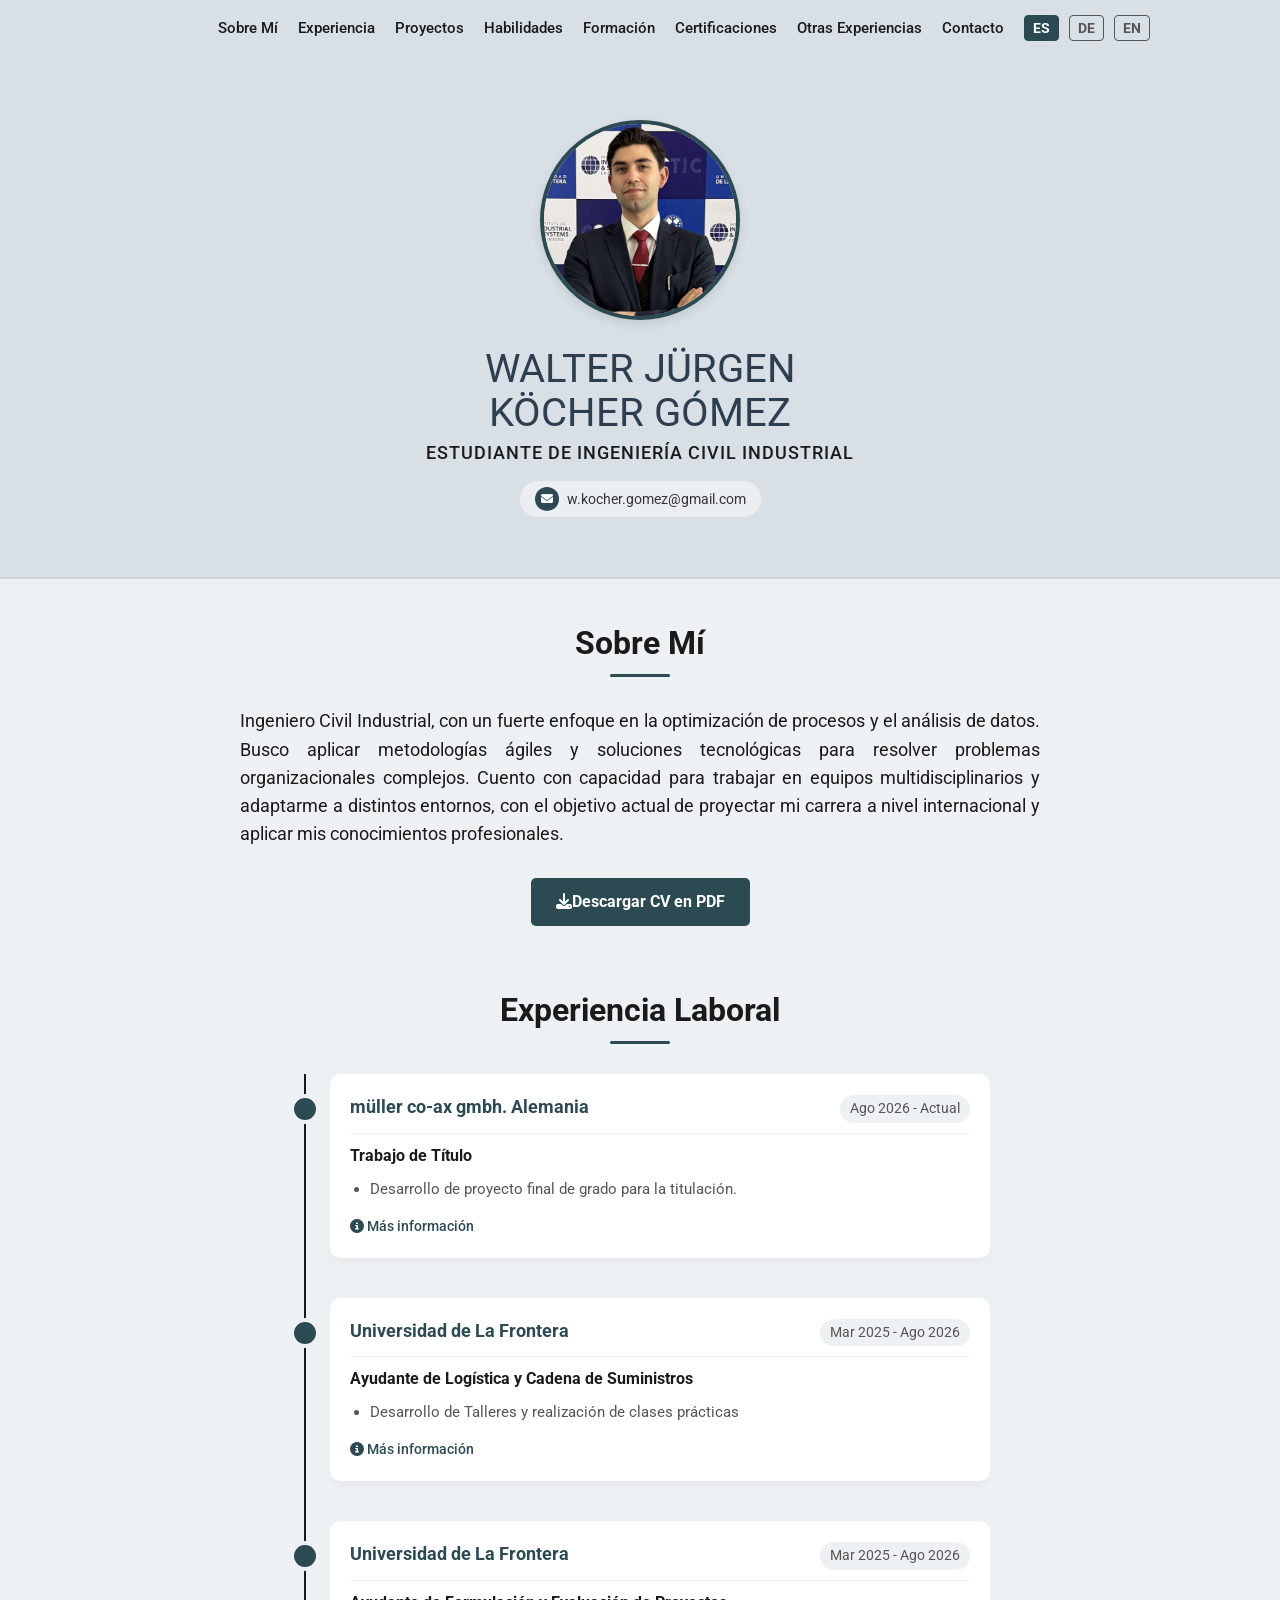
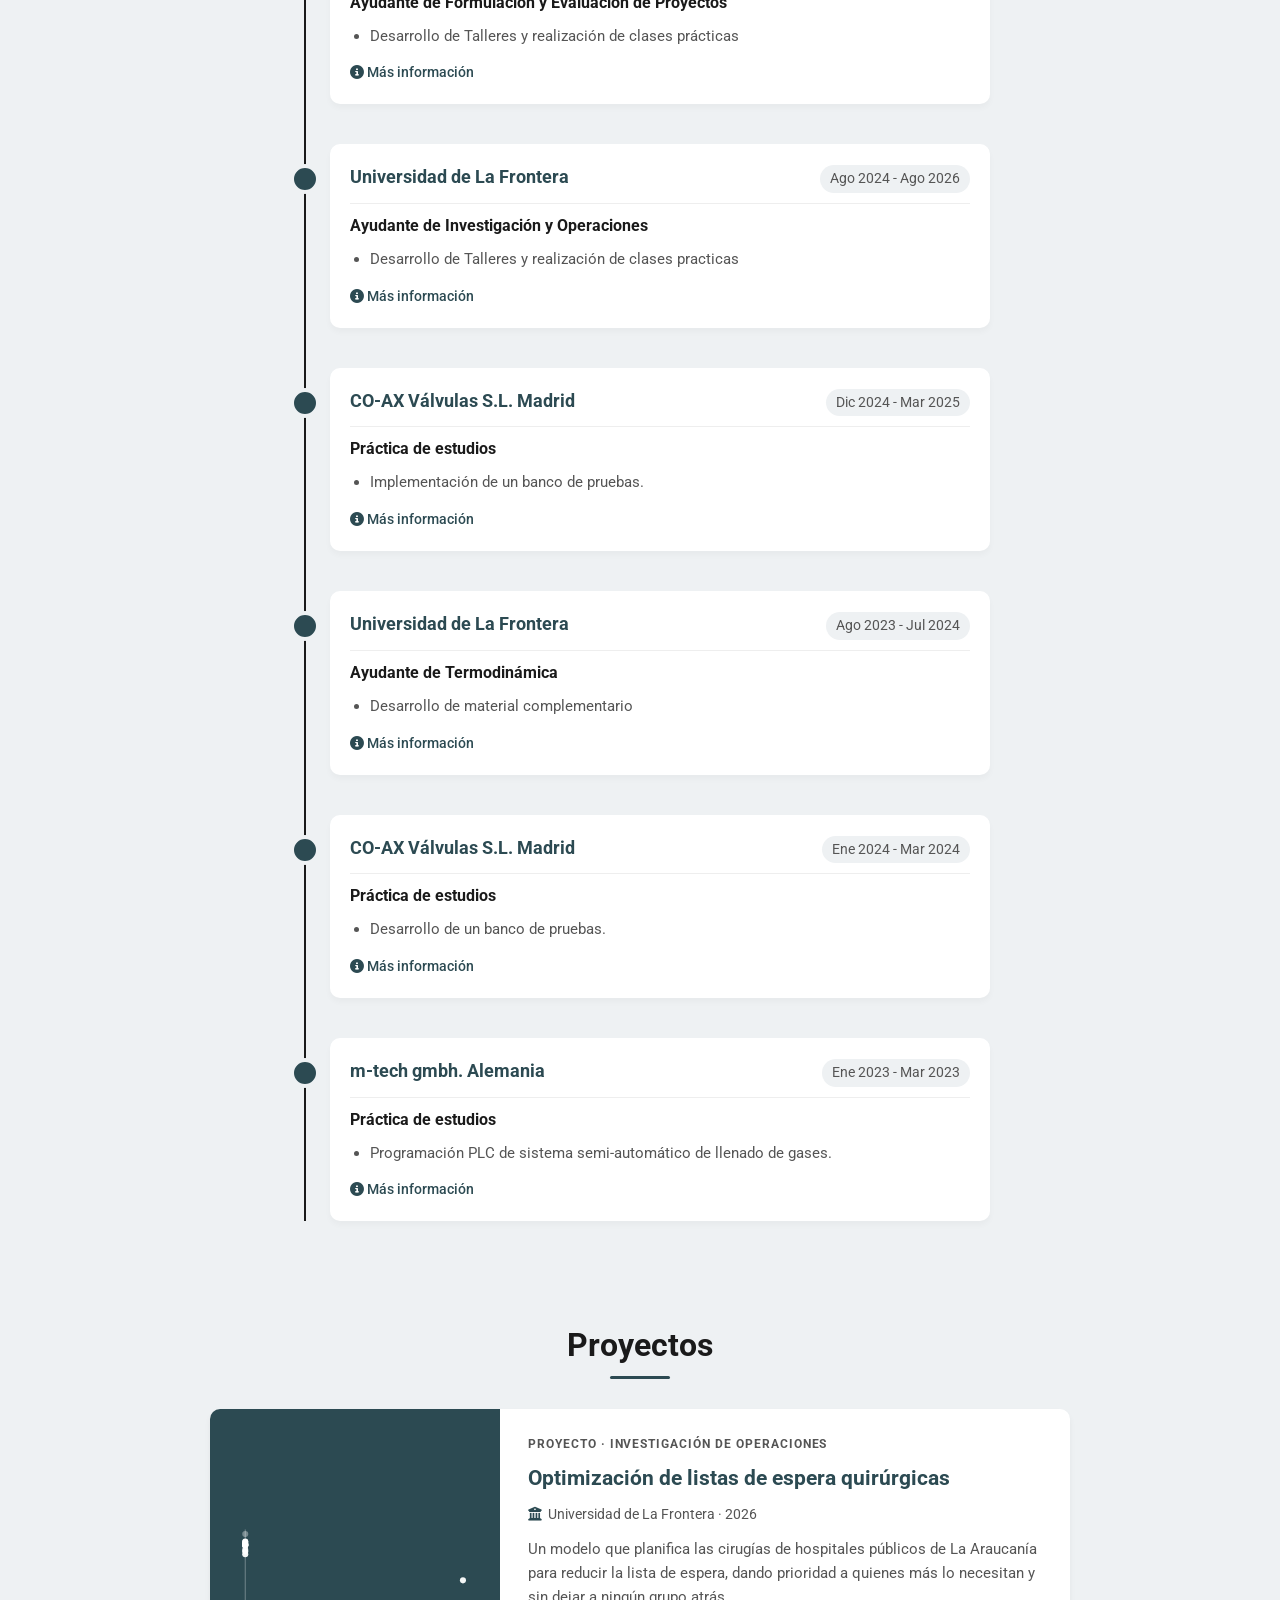
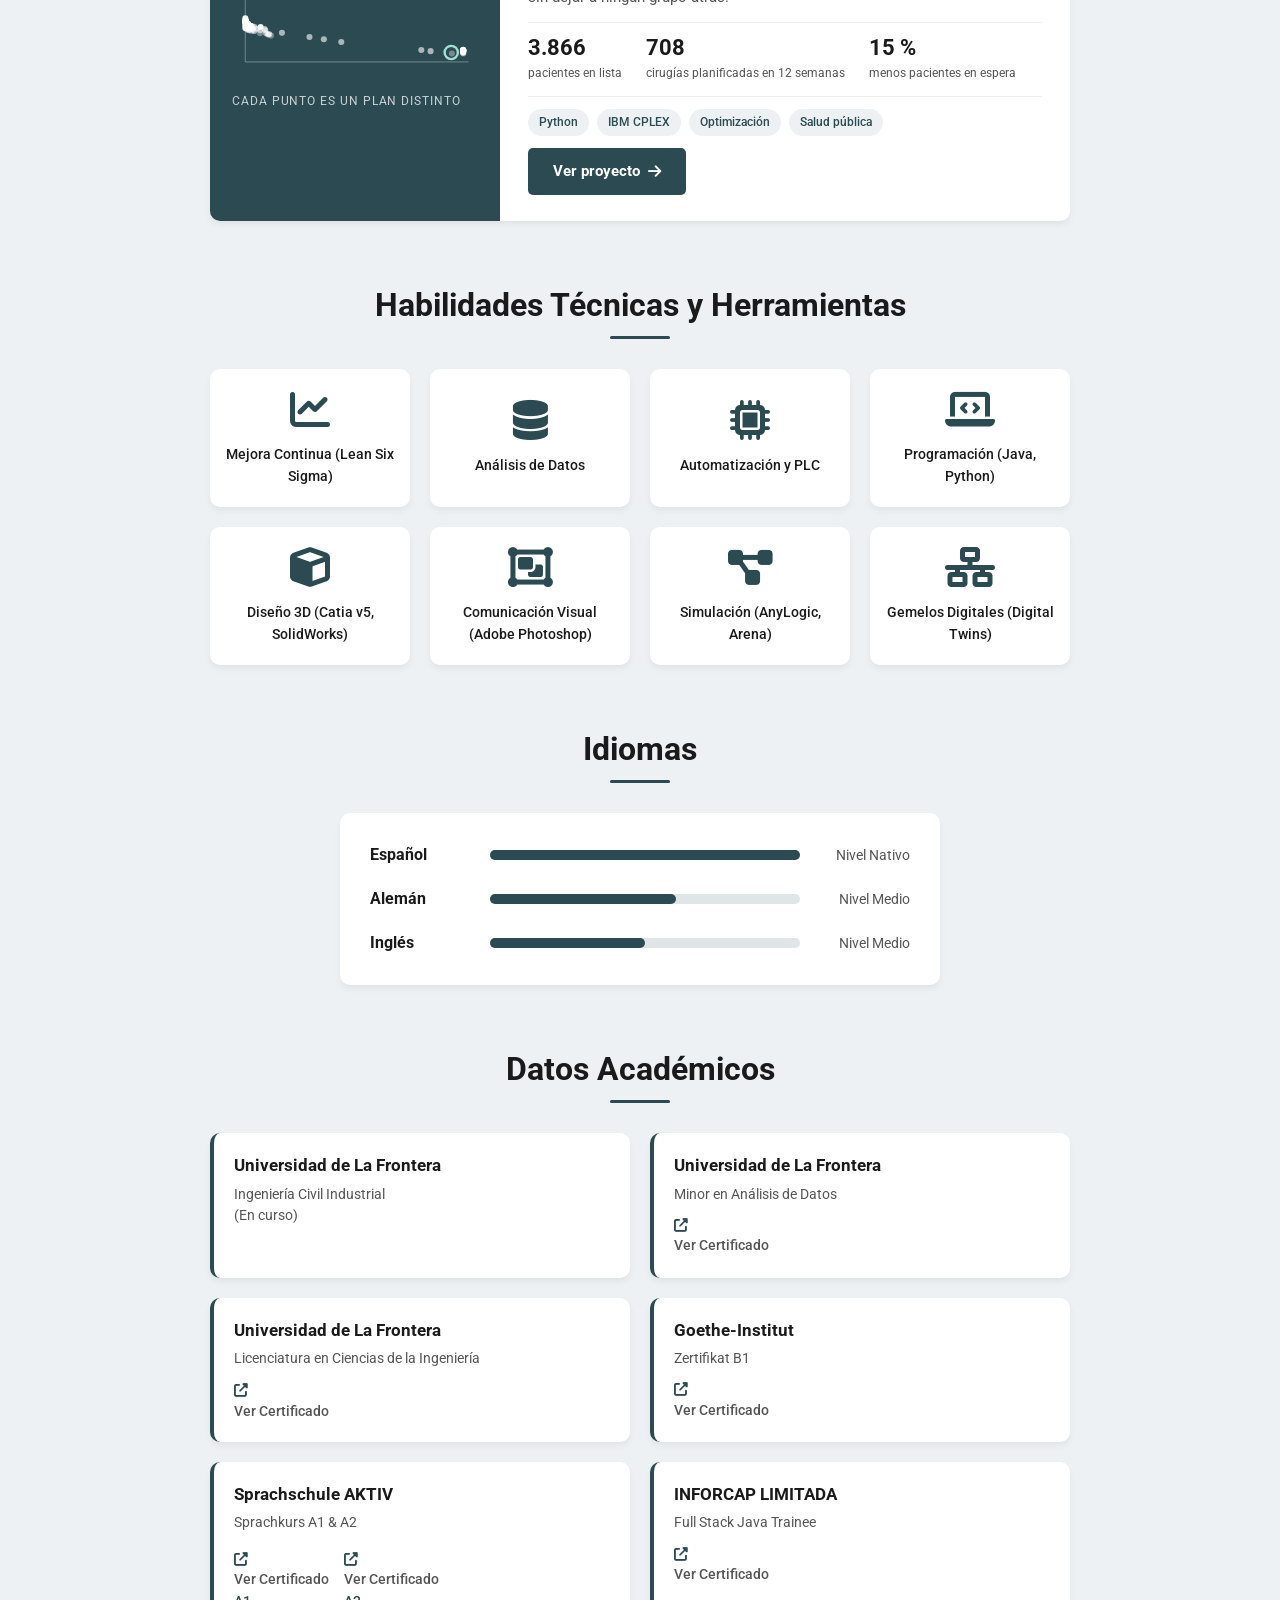
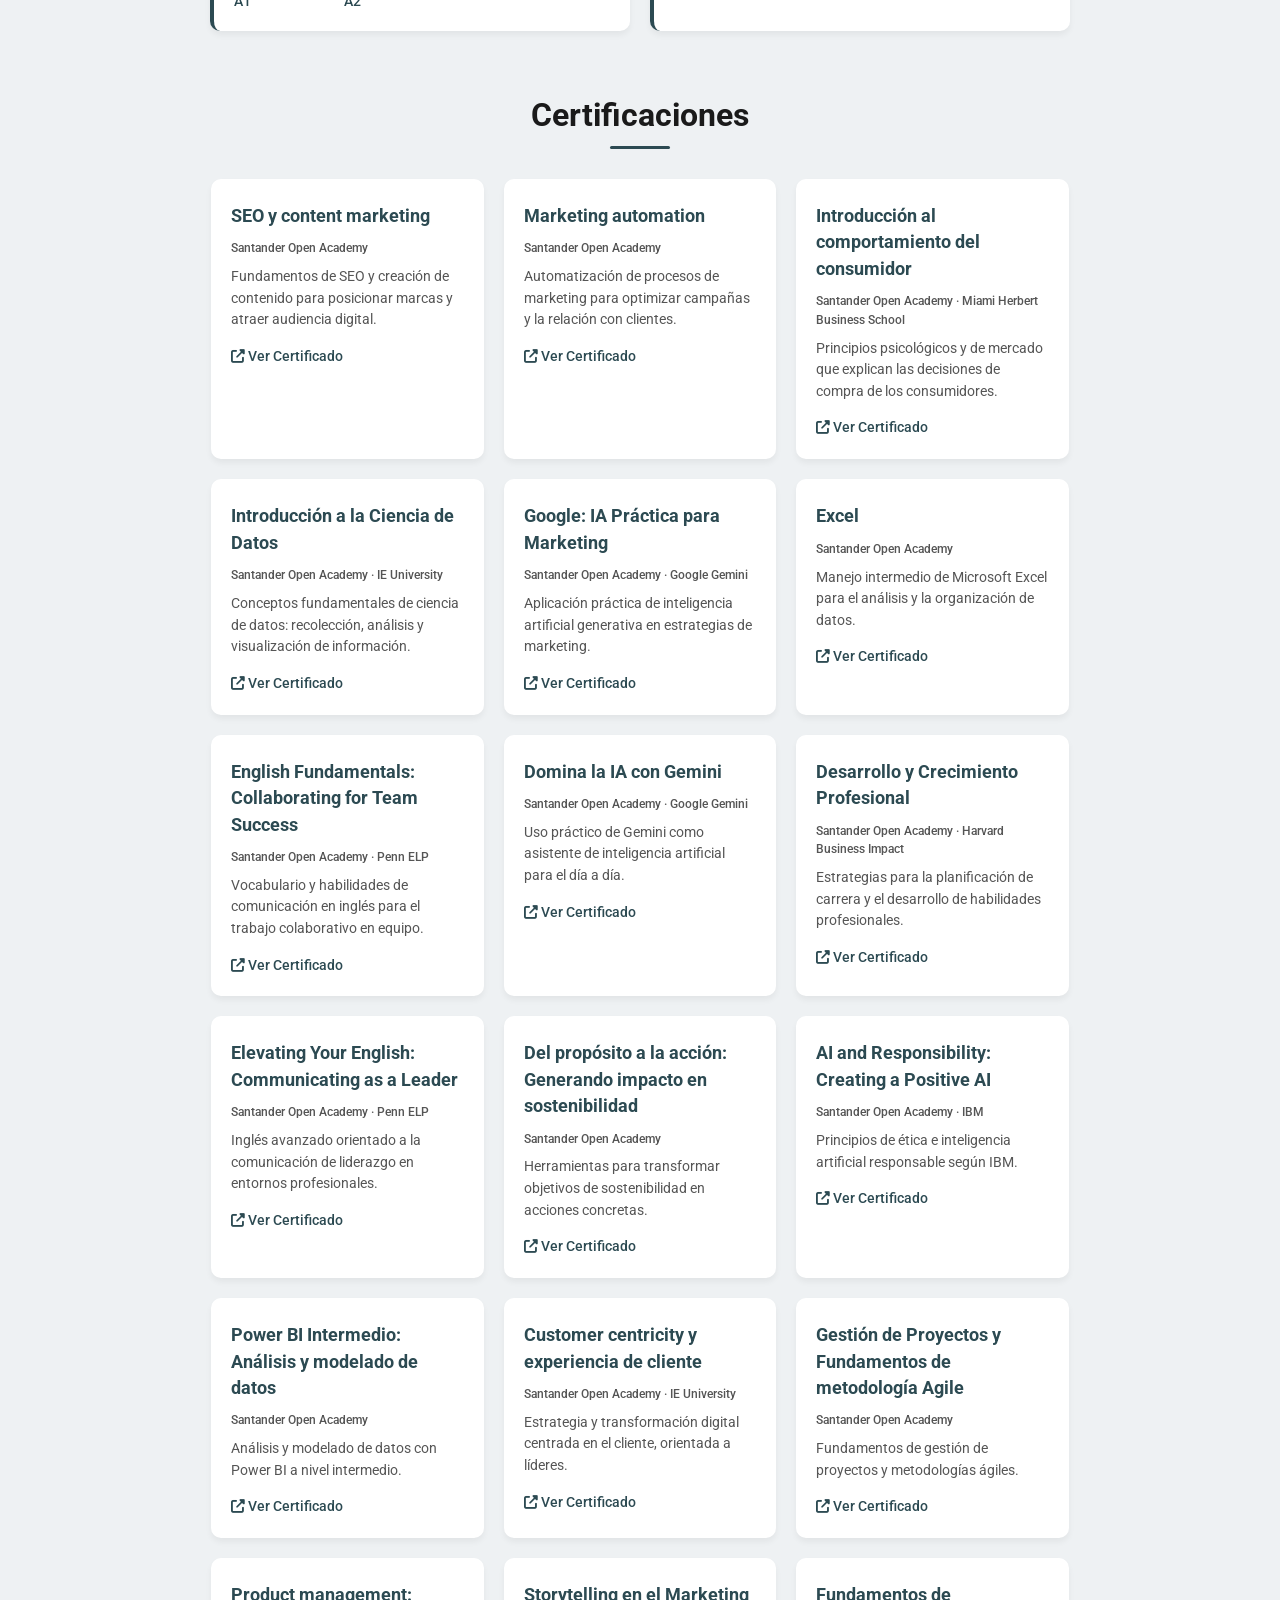
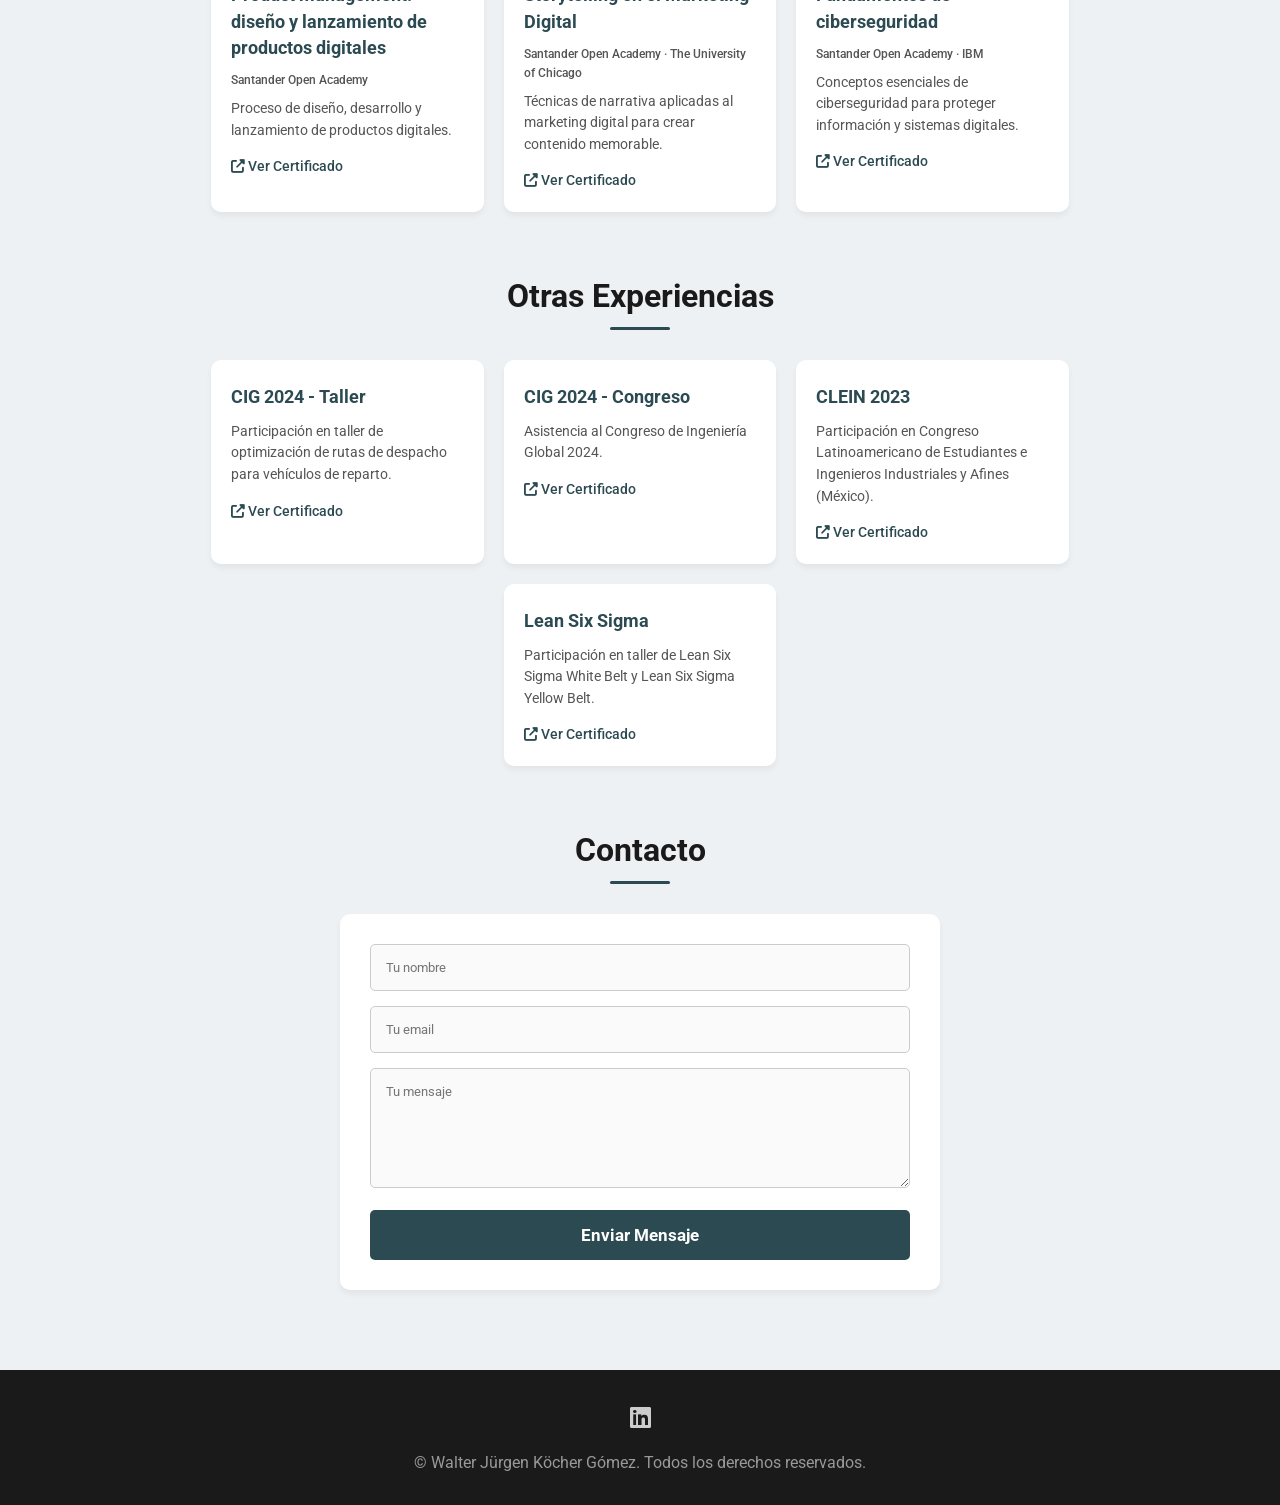
==== commit fbd1c922: "Quita el curso y el grupo de la página del proyecto Co-Authored-By: Claude Opus 5.5 <noreply@anthrop" ====
--- a/index.html
+++ b/index.html
@@ -192,7 +192,7 @@
                 <div class="project-body">
                     <span class="project-kicker" data-key="proj1_kicker">Proyecto · Investigación de Operaciones</span>
                     <h4 data-key="proj1_name">Optimización de listas de espera quirúrgicas</h4>
-                    <span class="project-meta-line"><i class="fas fa-university"></i><span data-key="proj1_meta">UFRO · Taller de Modelado y Toma de Decisiones · 2026</span></span>
+                    <span class="project-meta-line"><i class="fas fa-university"></i><span data-key="proj1_meta">Universidad de La Frontera · 2026</span></span>
                     <p data-key="proj1_desc">Un modelo que planifica las cirugías de hospitales públicos de La Araucanía para reducir la lista de espera, dando prioridad a quienes más lo necesitan y sin dejar a ningún grupo atrás.</p>
                     <div class="project-kpis">
                         <div class="project-kpi"><strong data-key="proj1_kpi1_v">3.866</strong><span data-key="proj1_kpi1">pacientes en lista</span></div>
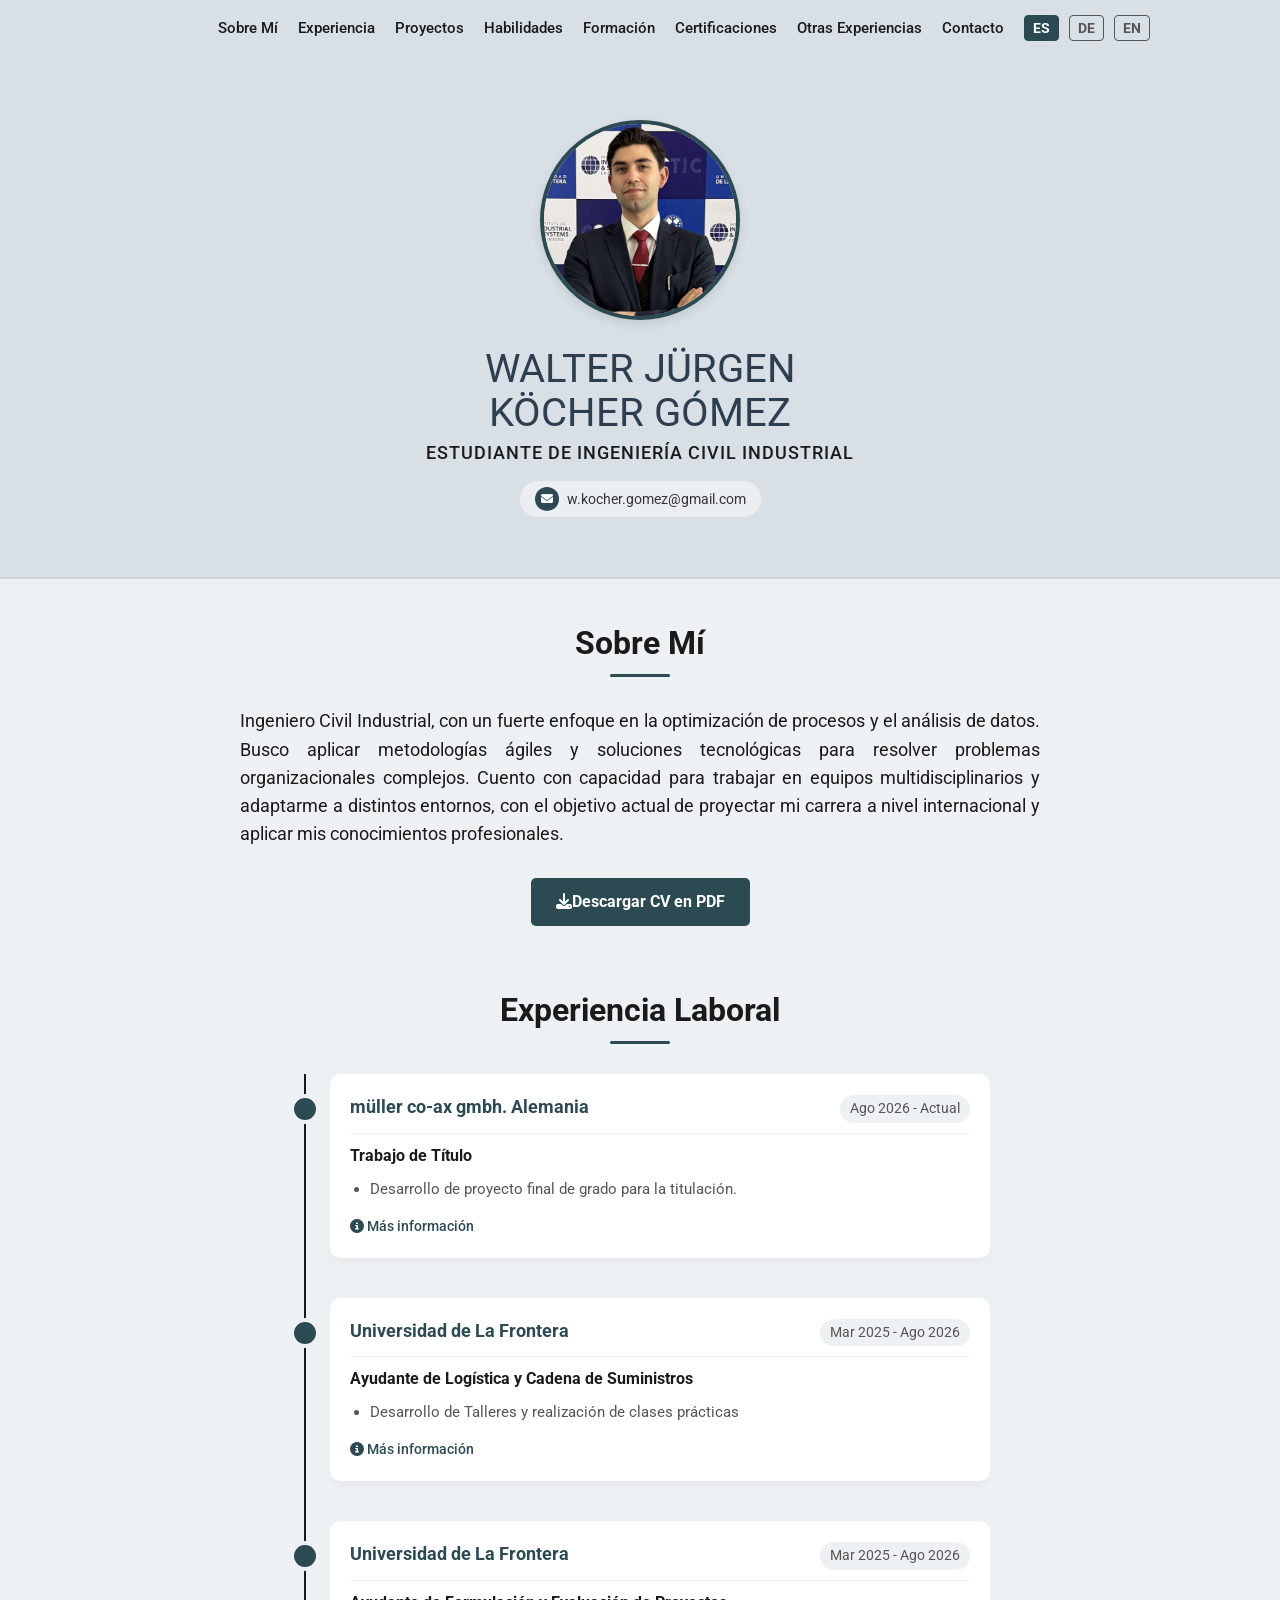
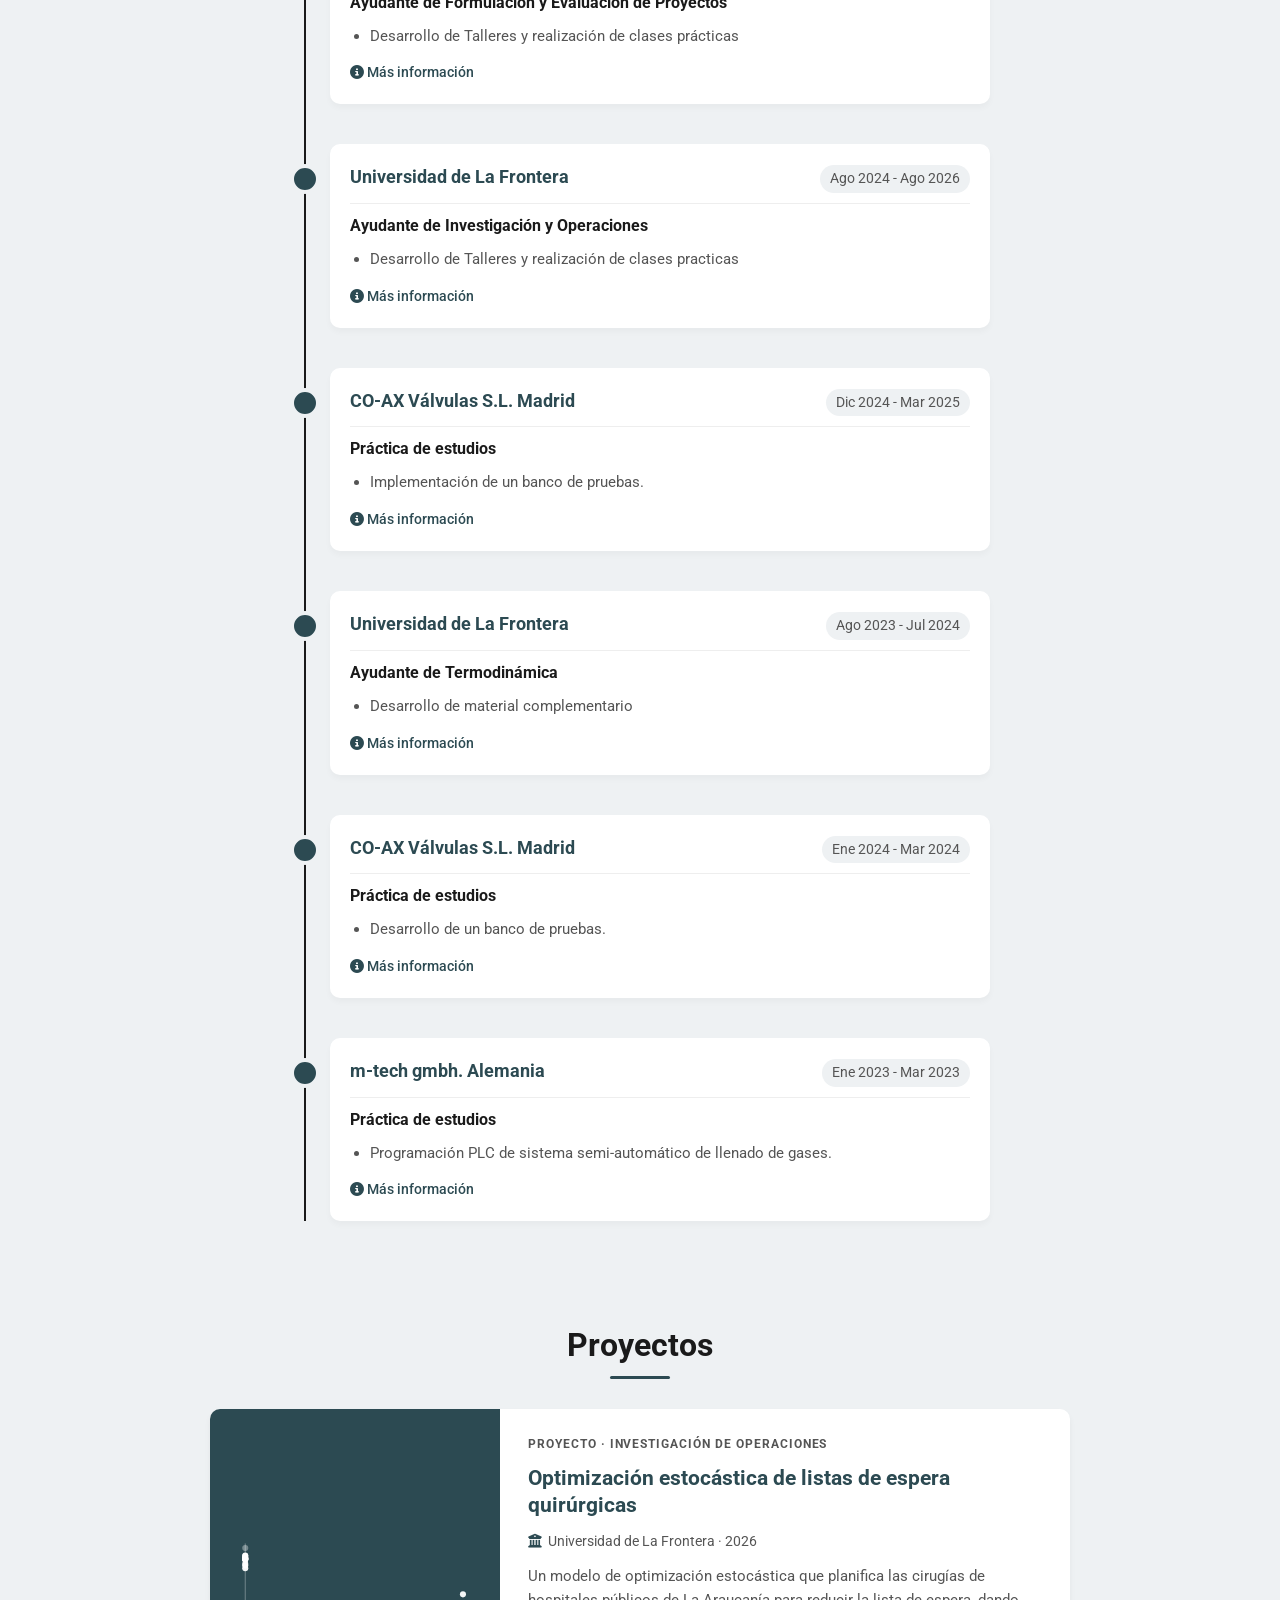
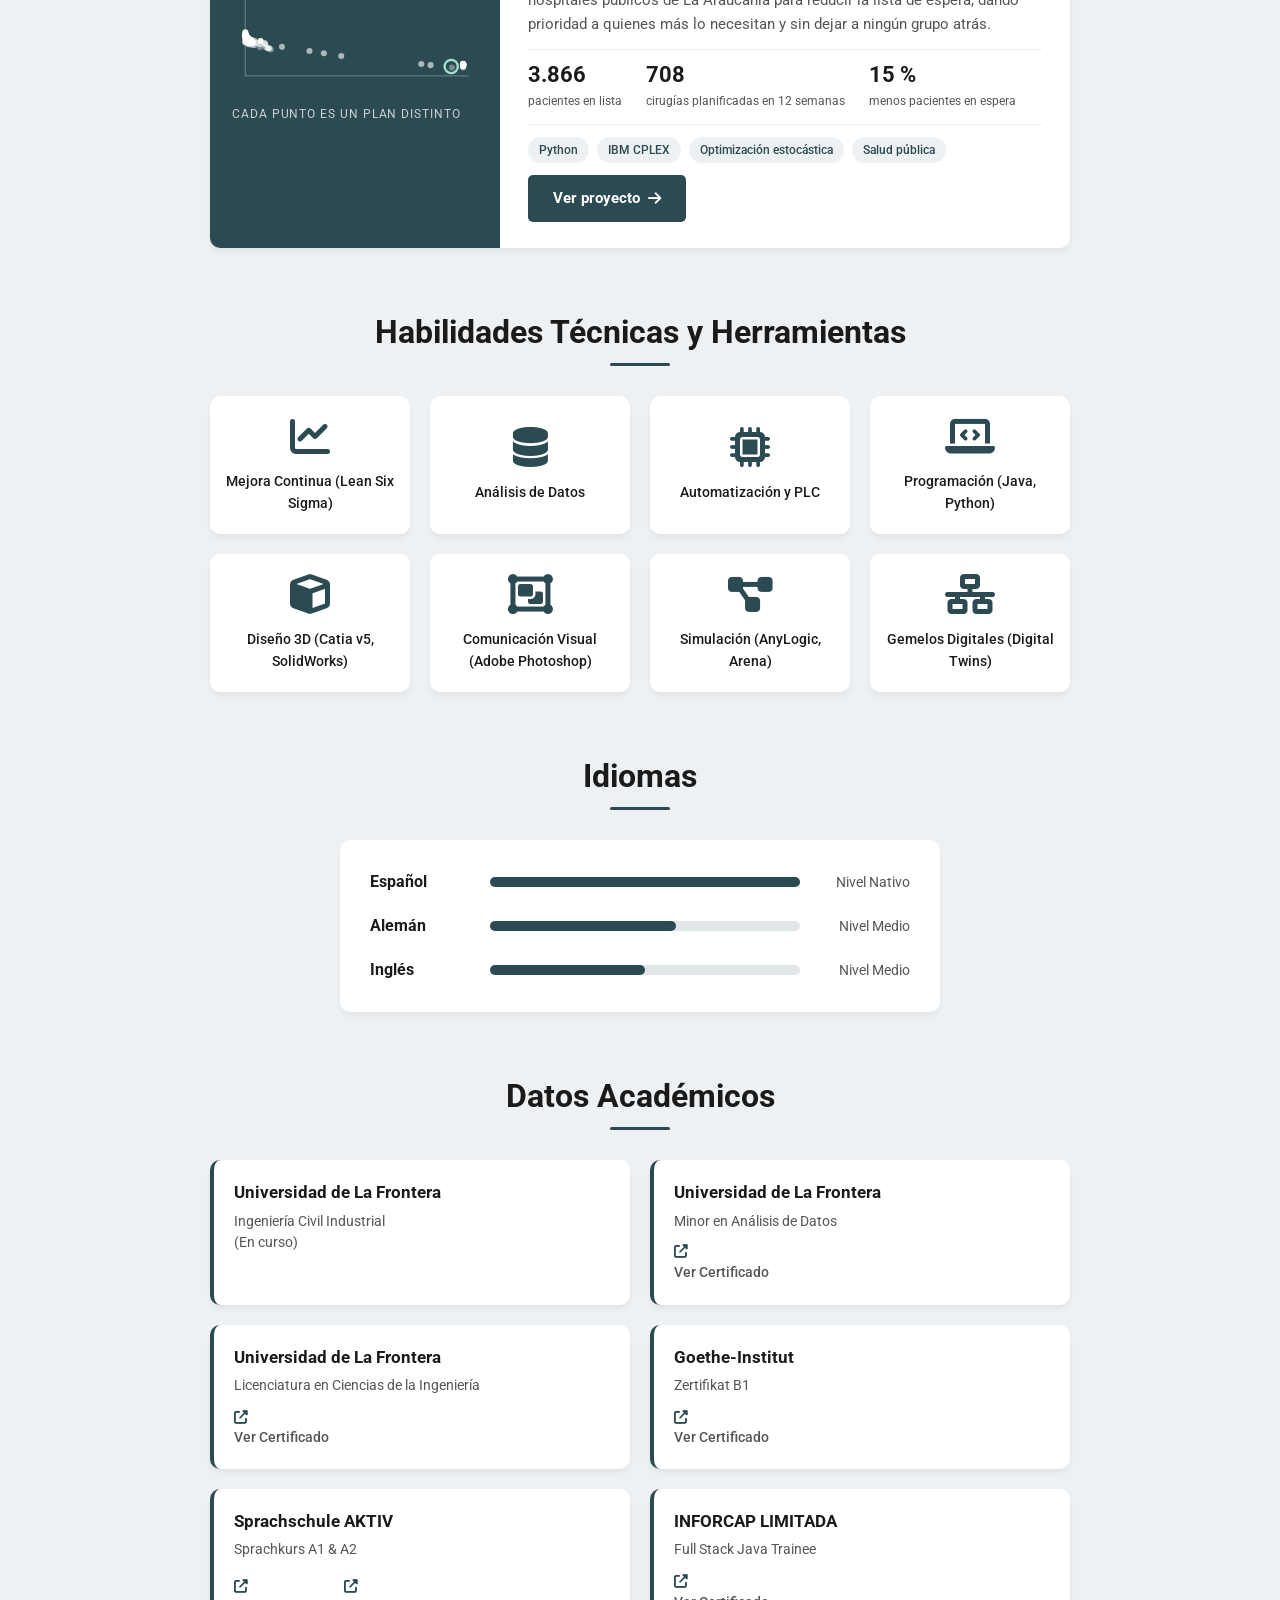
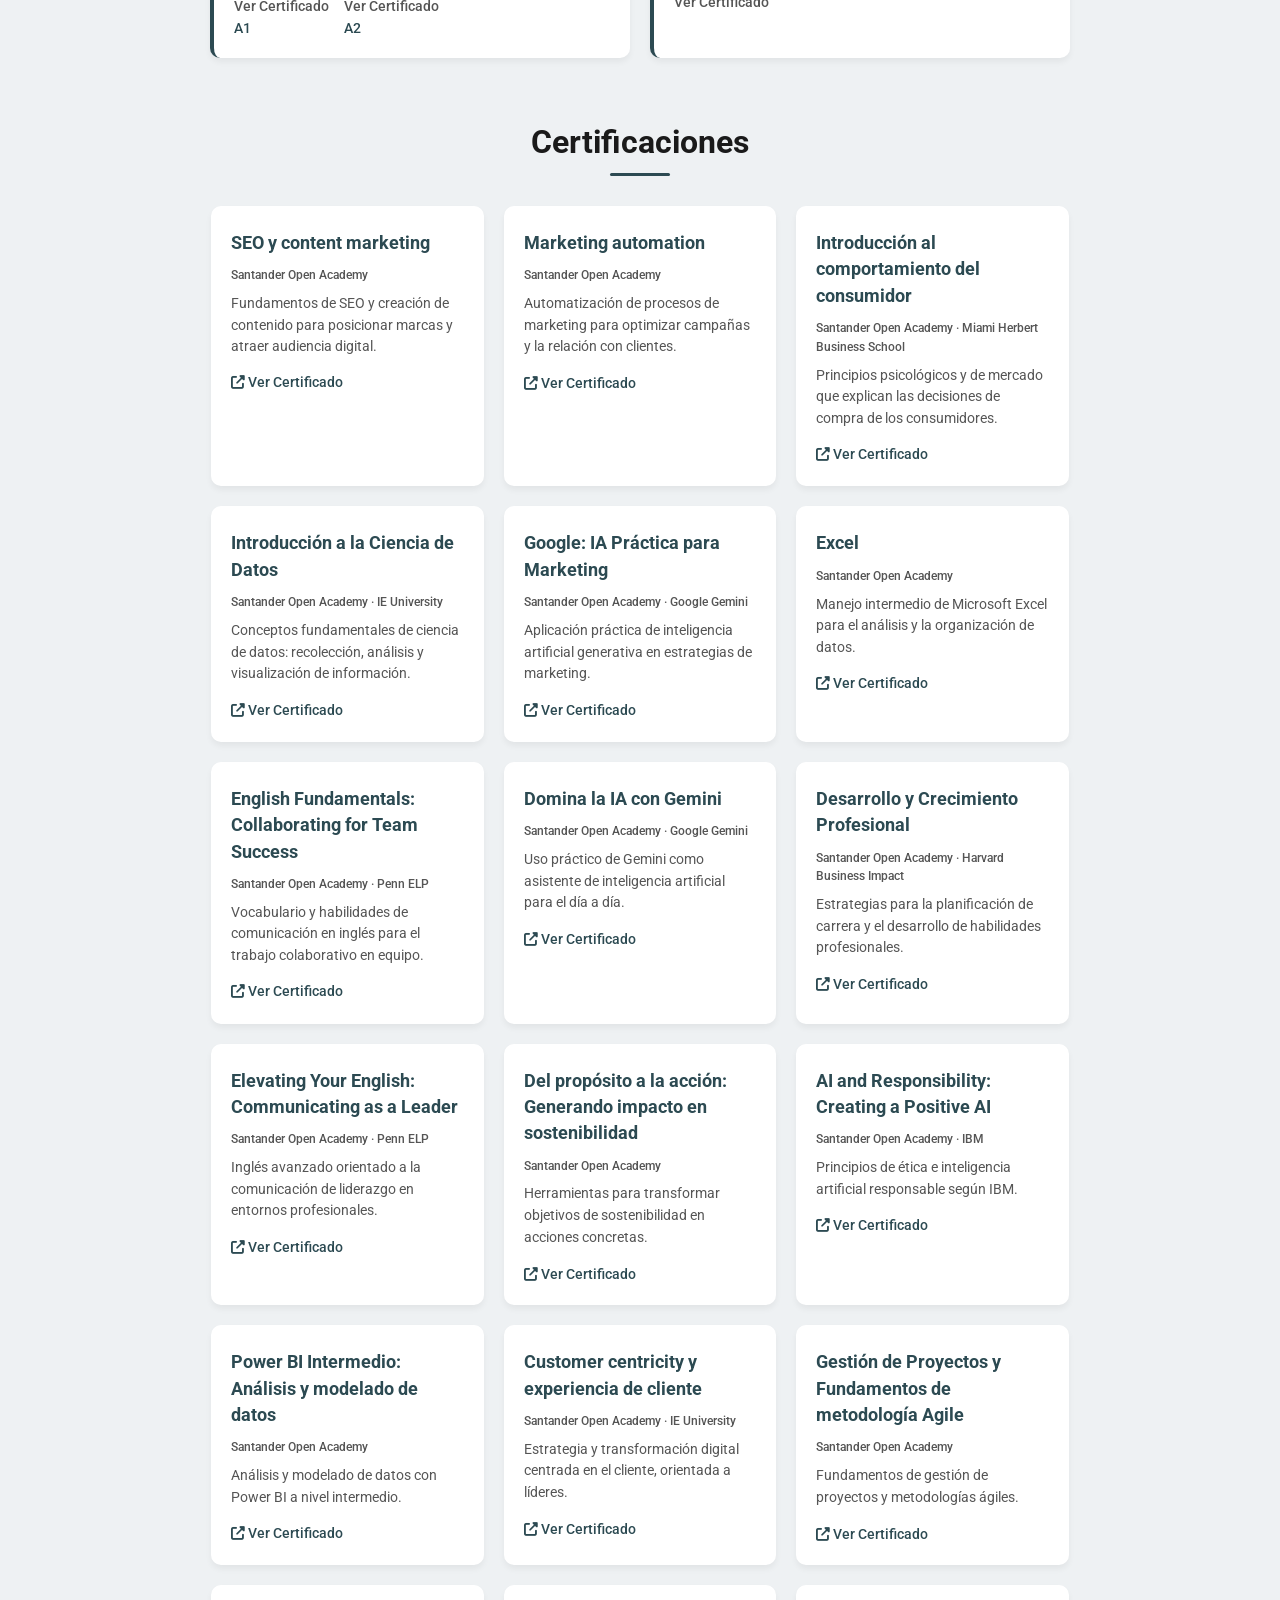
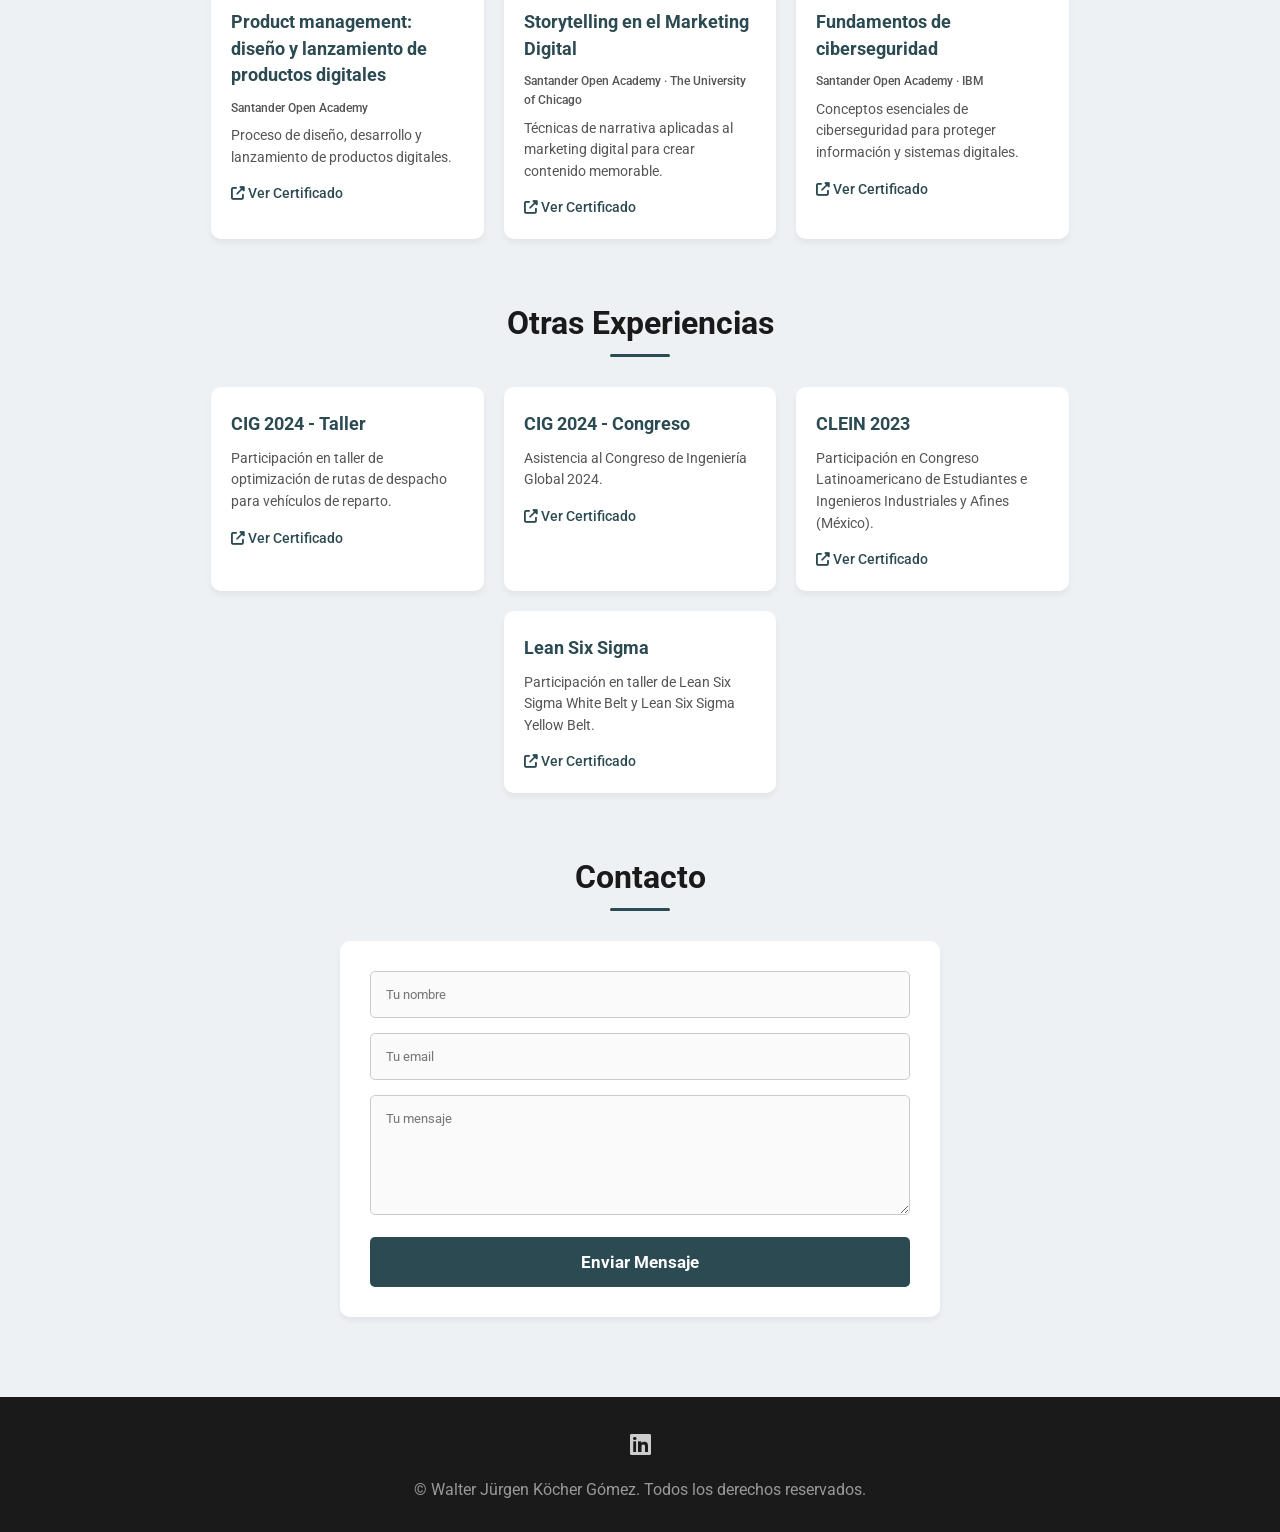
==== commit daf42125: "Menciona la optimización estocástica en la web y actualiza la imagen de vista previa Co-Authored-By:" ====
--- a/index.html
+++ b/index.html
@@ -191,9 +191,9 @@
                 </a>
                 <div class="project-body">
                     <span class="project-kicker" data-key="proj1_kicker">Proyecto · Investigación de Operaciones</span>
-                    <h4 data-key="proj1_name">Optimización de listas de espera quirúrgicas</h4>
+                    <h4 data-key="proj1_name">Optimización estocástica de listas de espera quirúrgicas</h4>
                     <span class="project-meta-line"><i class="fas fa-university"></i><span data-key="proj1_meta">Universidad de La Frontera · 2026</span></span>
-                    <p data-key="proj1_desc">Un modelo que planifica las cirugías de hospitales públicos de La Araucanía para reducir la lista de espera, dando prioridad a quienes más lo necesitan y sin dejar a ningún grupo atrás.</p>
+                    <p data-key="proj1_desc">Un modelo de optimización estocástica que planifica las cirugías de hospitales públicos de La Araucanía para reducir la lista de espera, dando prioridad a quienes más lo necesitan y sin dejar a ningún grupo atrás.</p>
                     <div class="project-kpis">
                         <div class="project-kpi"><strong data-key="proj1_kpi1_v">3.866</strong><span data-key="proj1_kpi1">pacientes en lista</span></div>
                         <div class="project-kpi"><strong>708</strong><span data-key="proj1_kpi2">cirugías planificadas en 12 semanas</span></div>
@@ -202,7 +202,7 @@
                     <div class="tag-list">
                         <span class="tag">Python</span>
                         <span class="tag">IBM CPLEX</span>
-                        <span class="tag" data-key="tag_opt">Optimización</span>
+                        <span class="tag" data-key="tag_opt">Optimización estocástica</span>
                         <span class="tag" data-key="tag_health">Salud pública</span>
                     </div>
                     <a href="proyecto-listas-espera.html" class="btn-primary"><span data-key="btn_view_project">Ver proyecto</span> <i class="fas fa-arrow-right"></i></a>
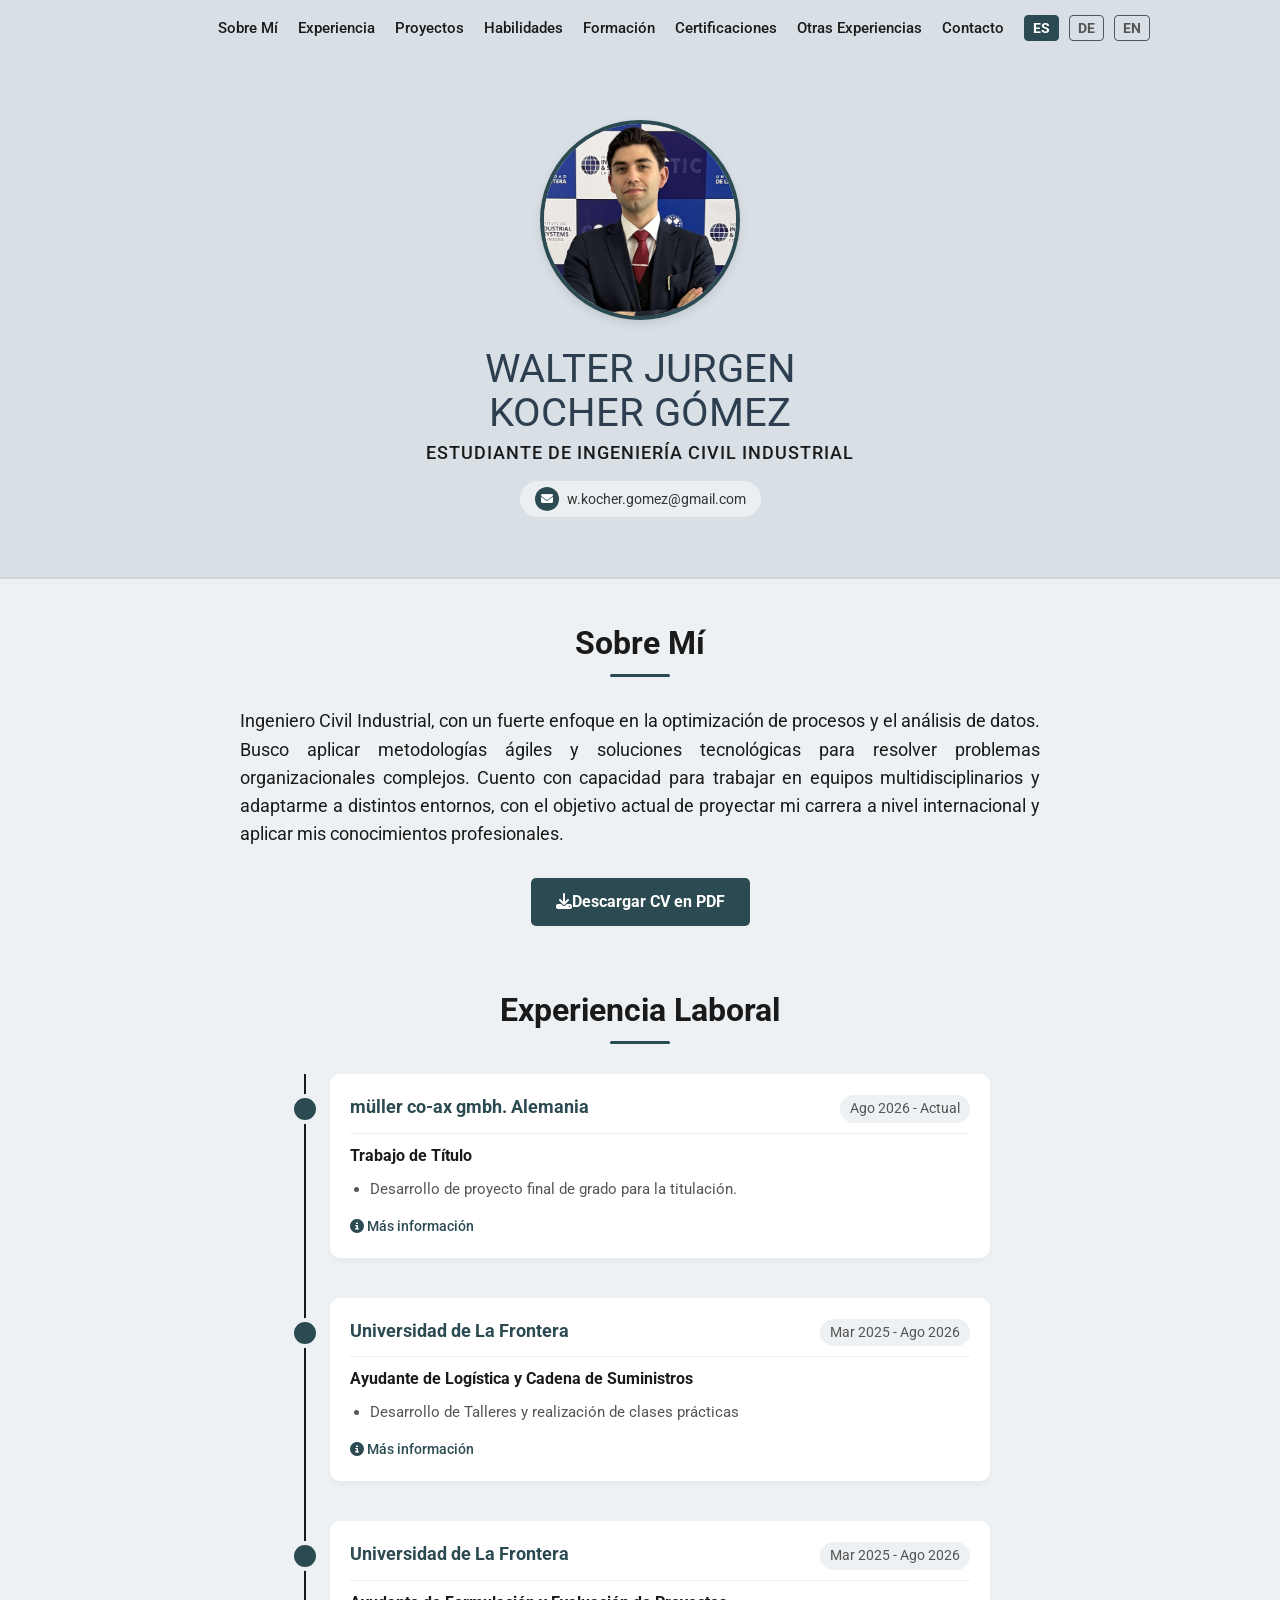
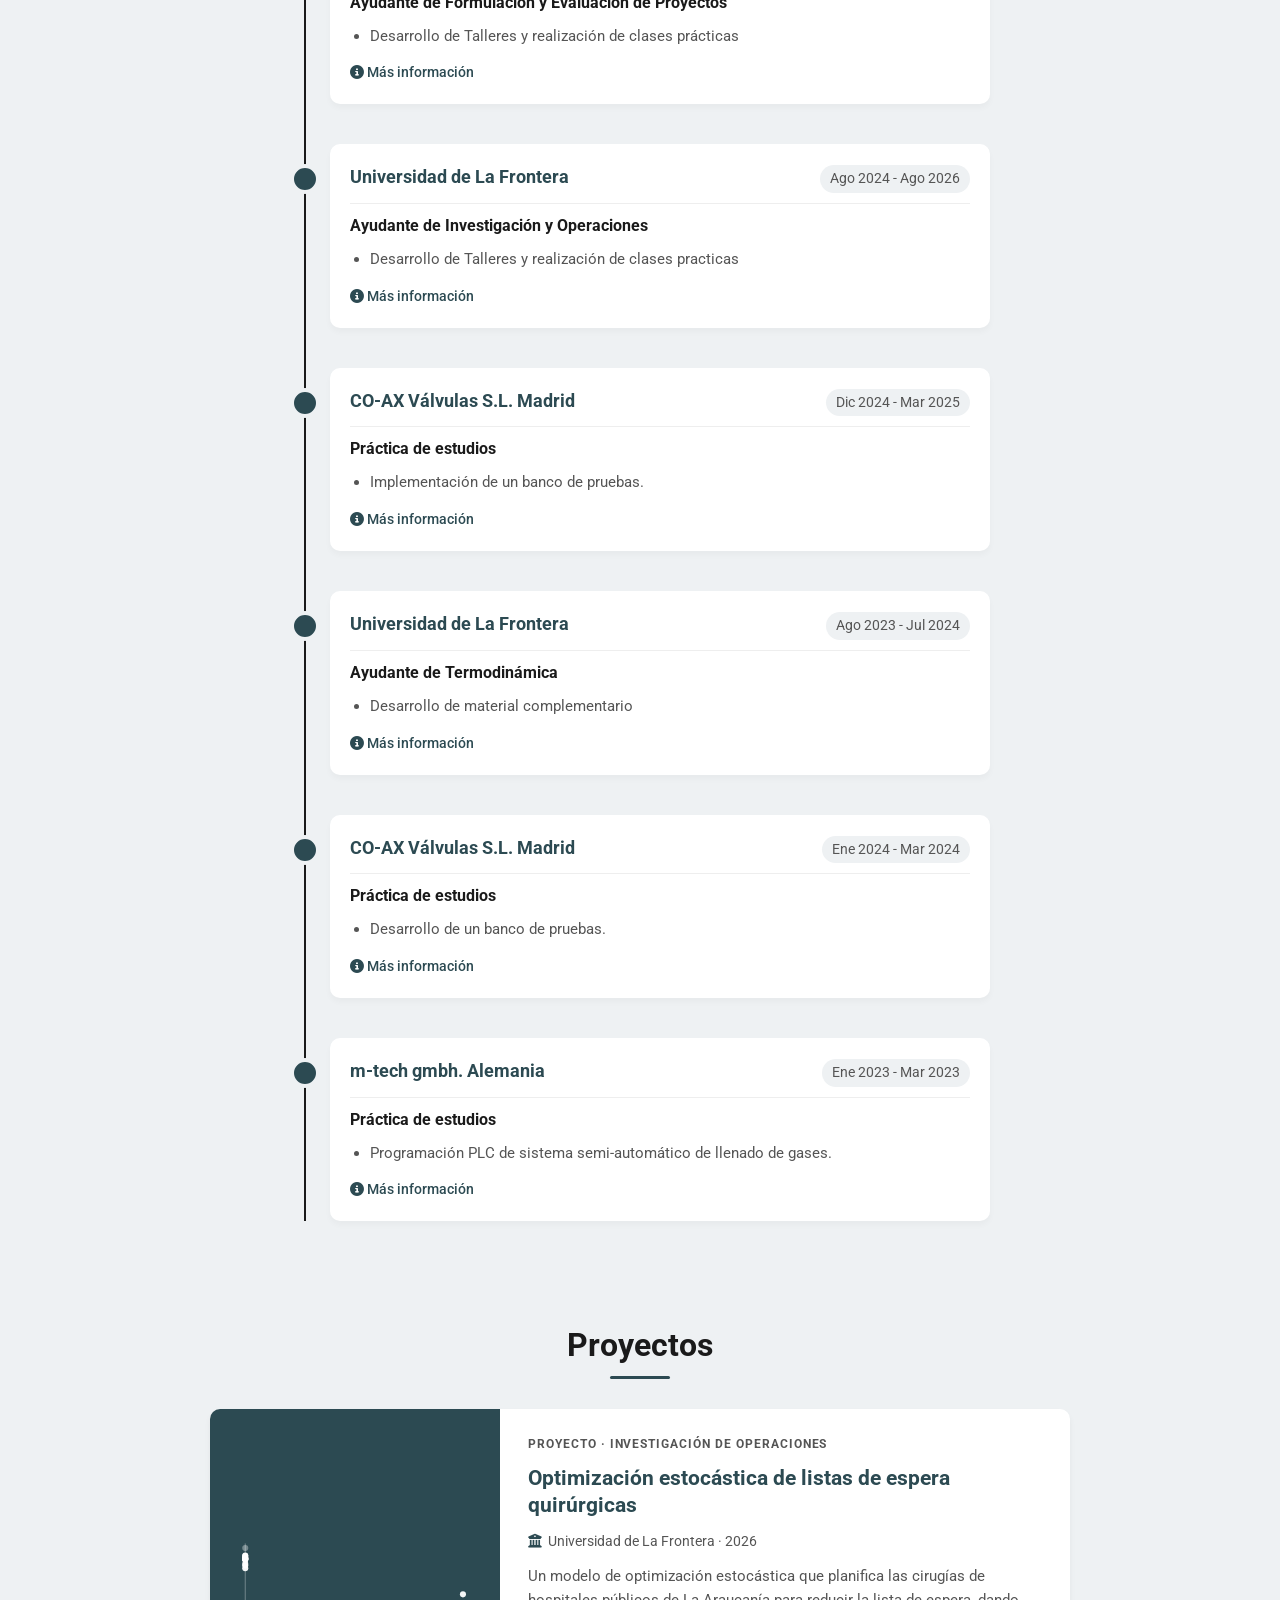
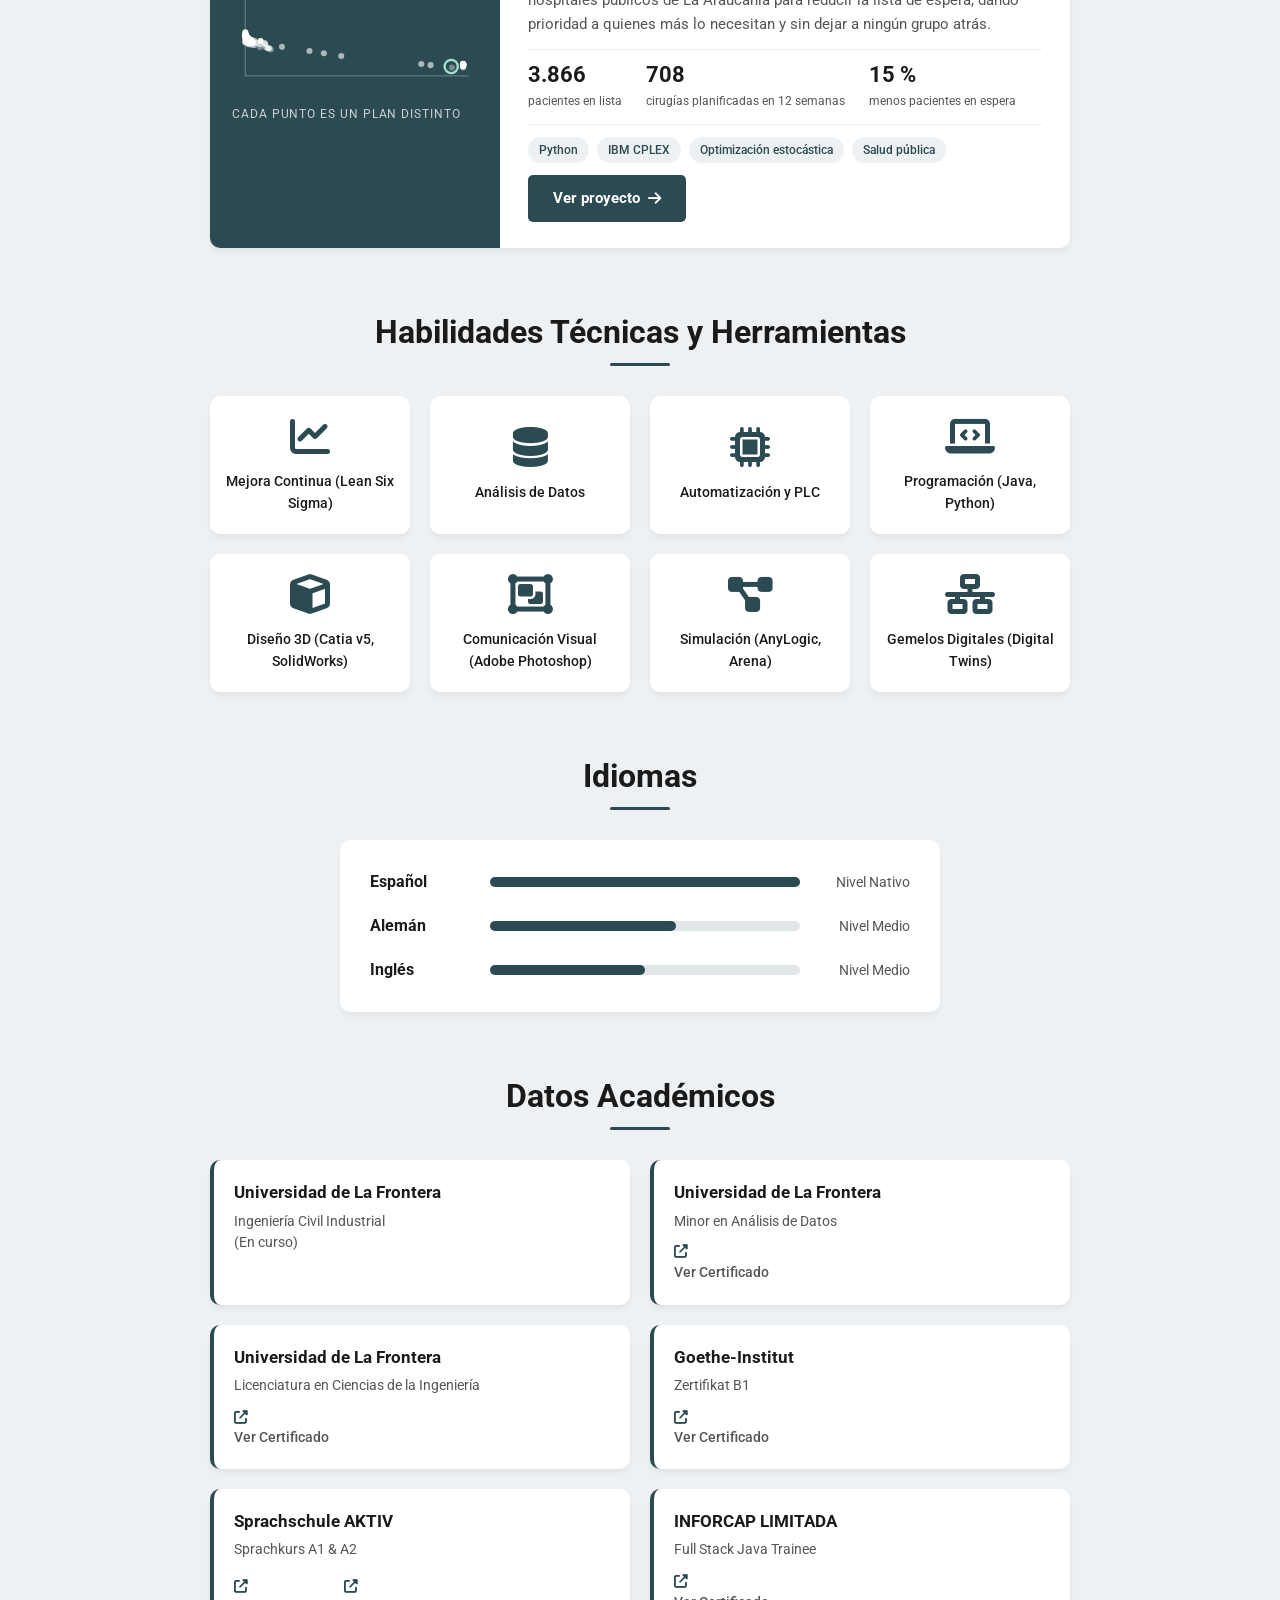
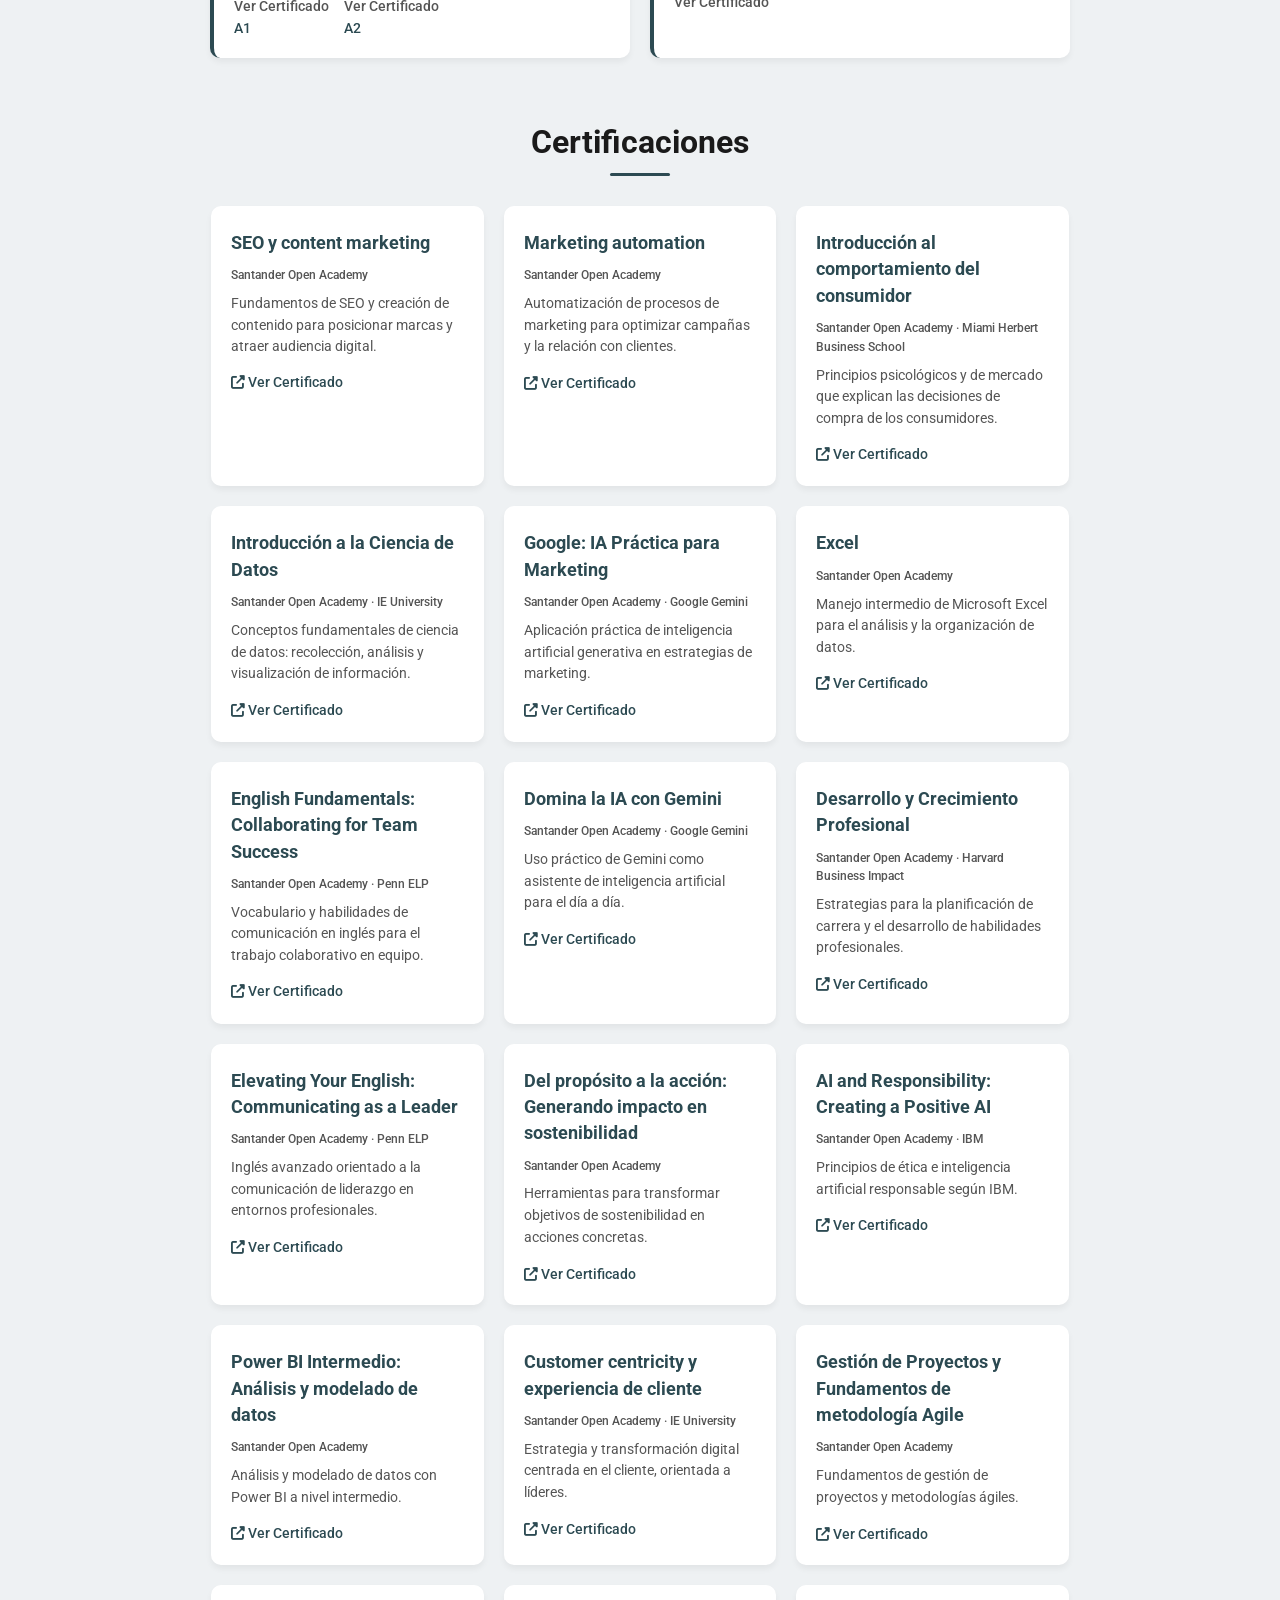
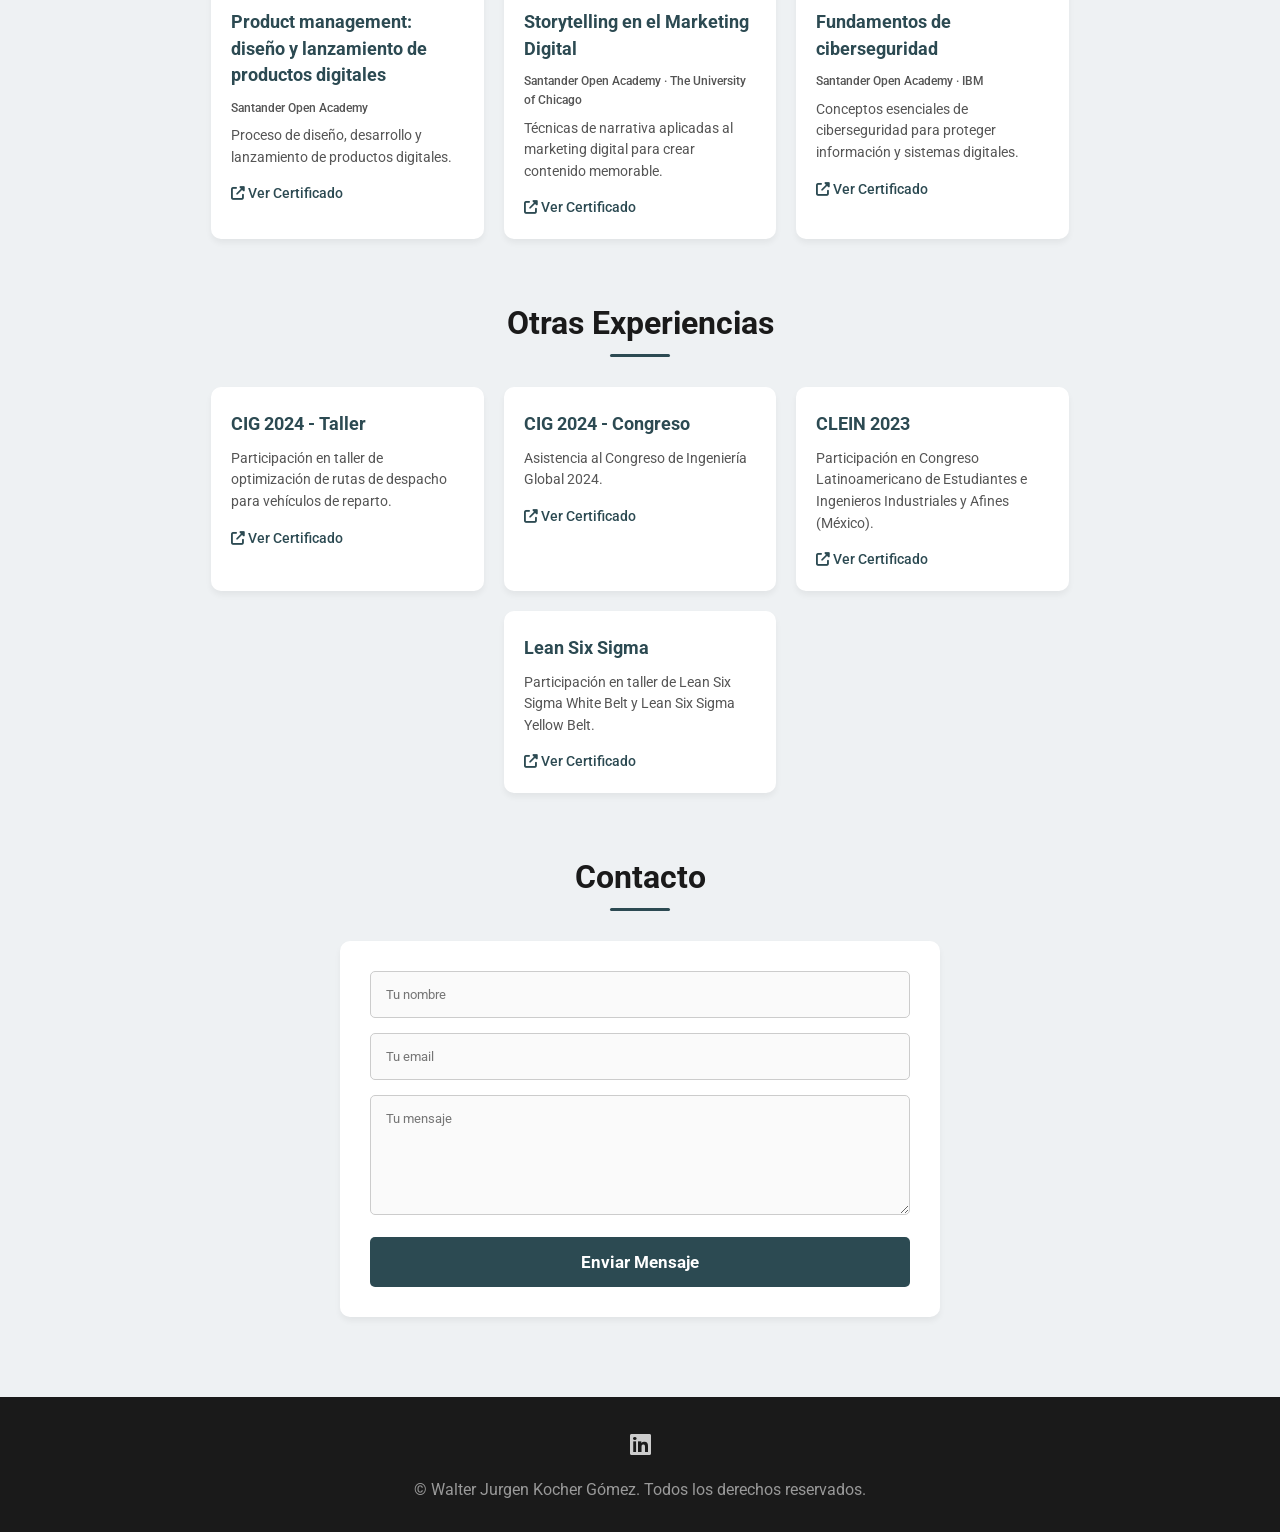
==== commit 4bb26c37: "Actualiza el nombre a Walter Jurgen Kocher Gómez en todo el portafolio Co-Authored-By: Claude Opus 5" ====
--- a/index.html
+++ b/index.html
@@ -3,7 +3,7 @@
 <head>
     <meta charset="UTF-8">
     <meta name="viewport" content="width=device-width, initial-scale=1.0">
-    <title>Walter Jürgen Köcher Gómez - Portafolio Interactivo</title>
+    <title>Walter Jurgen Kocher Gómez - Portafolio Interactivo</title>
     <link rel="preconnect" href="https://fonts.googleapis.com">
     <link rel="preconnect" href="https://fonts.gstatic.com" crossorigin>
     <link href="https://fonts.googleapis.com/css2?family=Roboto:wght@300;400;500;700&display=swap" rel="stylesheet">
@@ -41,10 +41,10 @@
 
     <header id="inicio" class="header">
         <div class="profile-img-container">
-            <img src="img/opcion2.JPG" alt="Walter Jürgen Köcher Gómez" class="profile-img">
+            <img src="img/opcion2.JPG" alt="Walter Jurgen Kocher Gómez" class="profile-img">
         </div>
         <div class="header-info">
-            <h1>WALTER JÜRGEN<br>KÖCHER GÓMEZ</h1>
+            <h1>WALTER JURGEN<br>KOCHER GÓMEZ</h1>
             <h2 data-key="header_subtitle">ESTUDIANTE DE INGENIERÍA CIVIL INDUSTRIAL</h2>
             <div class="contact-badges">
                 
@@ -472,7 +472,7 @@
         <div class="social-icons">
             <a href="https://cl.linkedin.com/in/walter-j%C3%BCrgen-k%C3%B6cher-g%C3%B3mez" target="_blank" rel="noopener noreferrer"><i class="fab fa-linkedin"></i></a>
         </div>
-        <p>&copy; <span id="year"></span> Walter Jürgen Köcher Gómez. <span data-key="footer_rights">Todos los derechos reservados.</span></p>
+        <p>&copy; <span id="year"></span> Walter Jurgen Kocher Gómez. <span data-key="footer_rights">Todos los derechos reservados.</span></p>
     </footer>
 
     <script src="script.js"></script>
